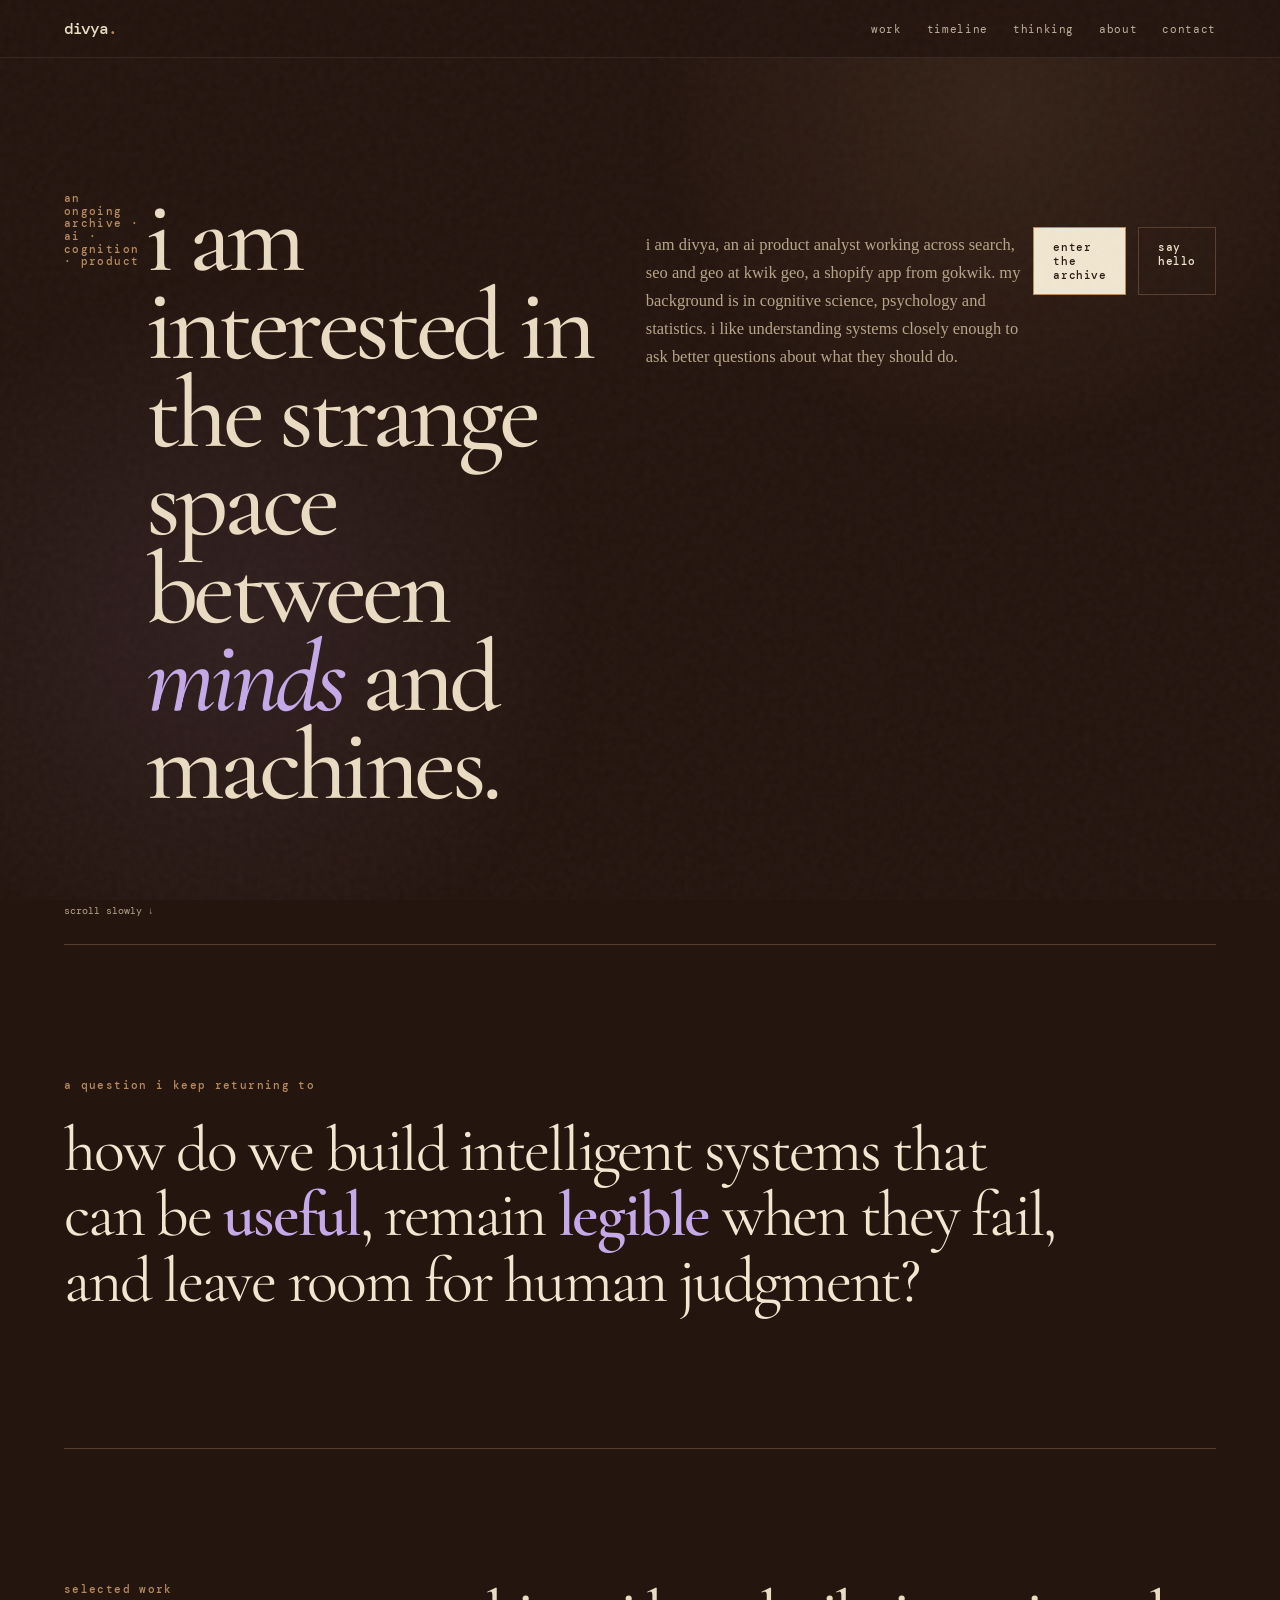
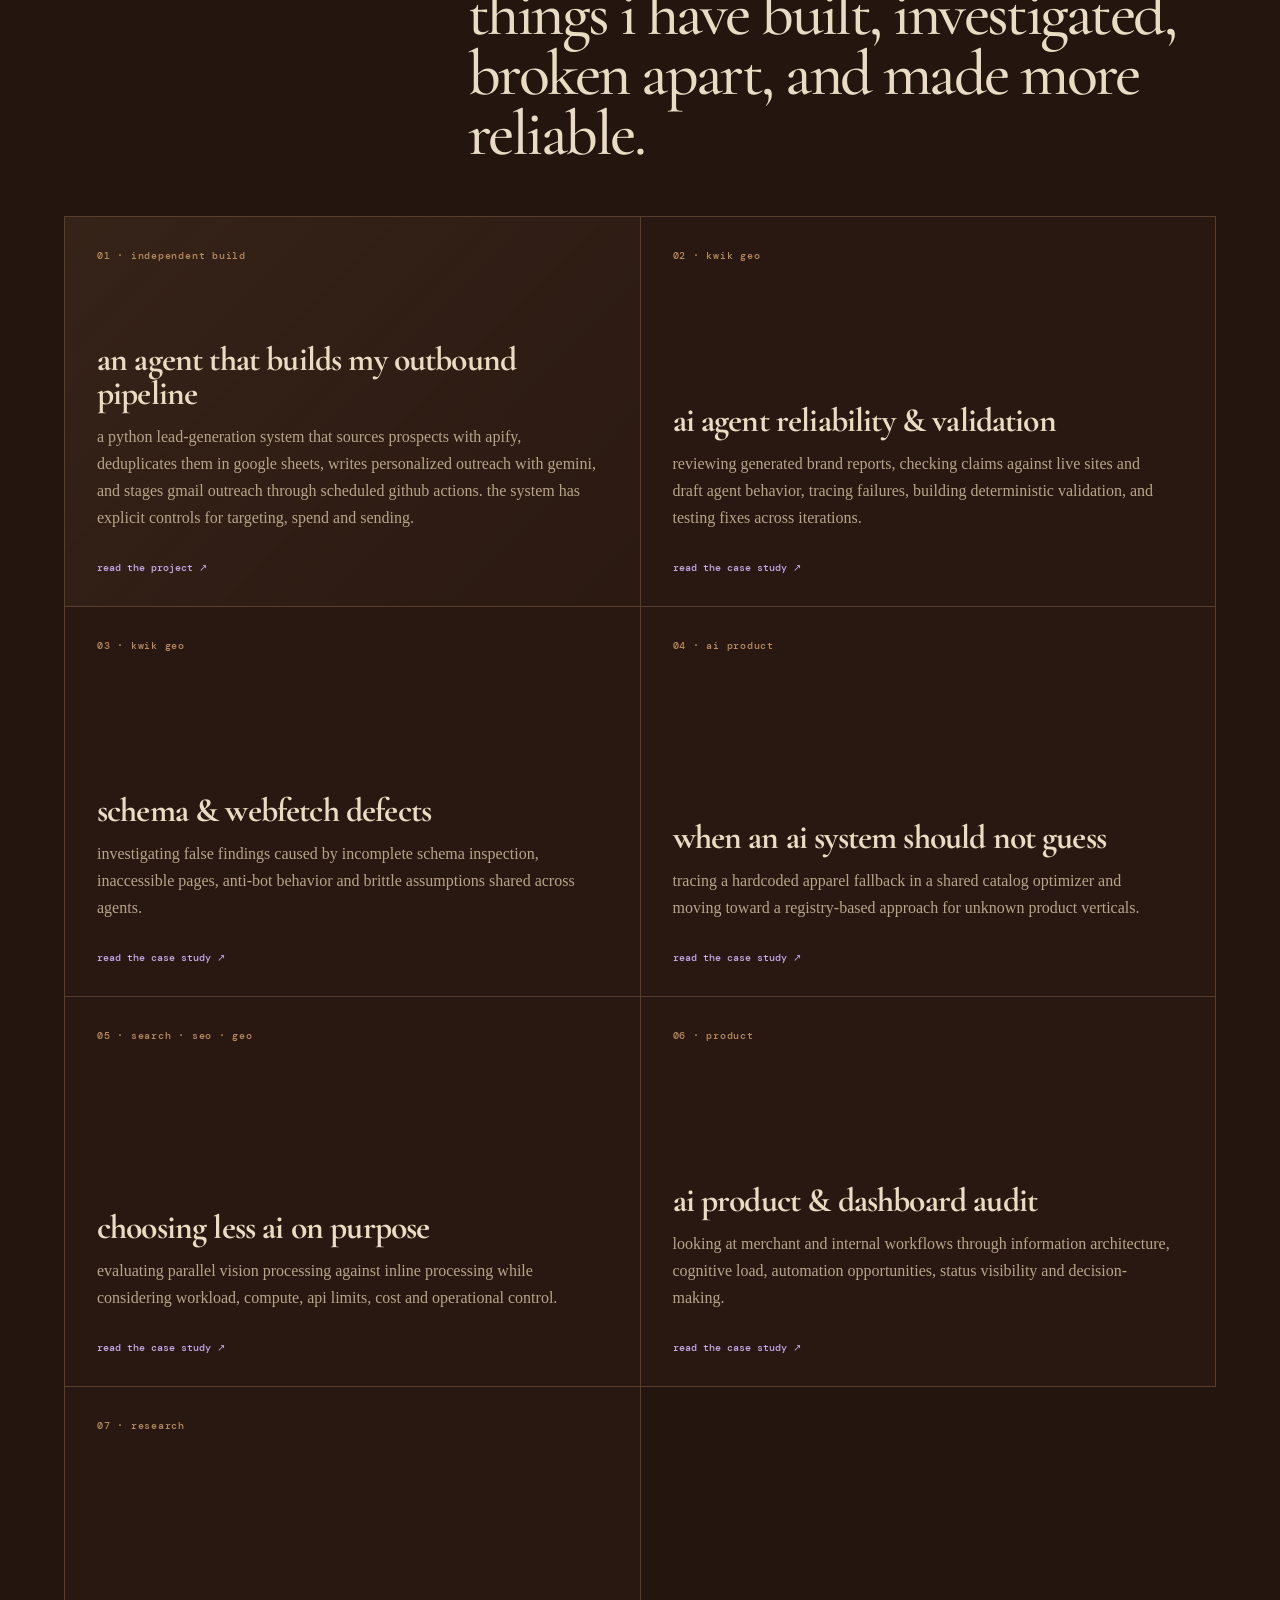
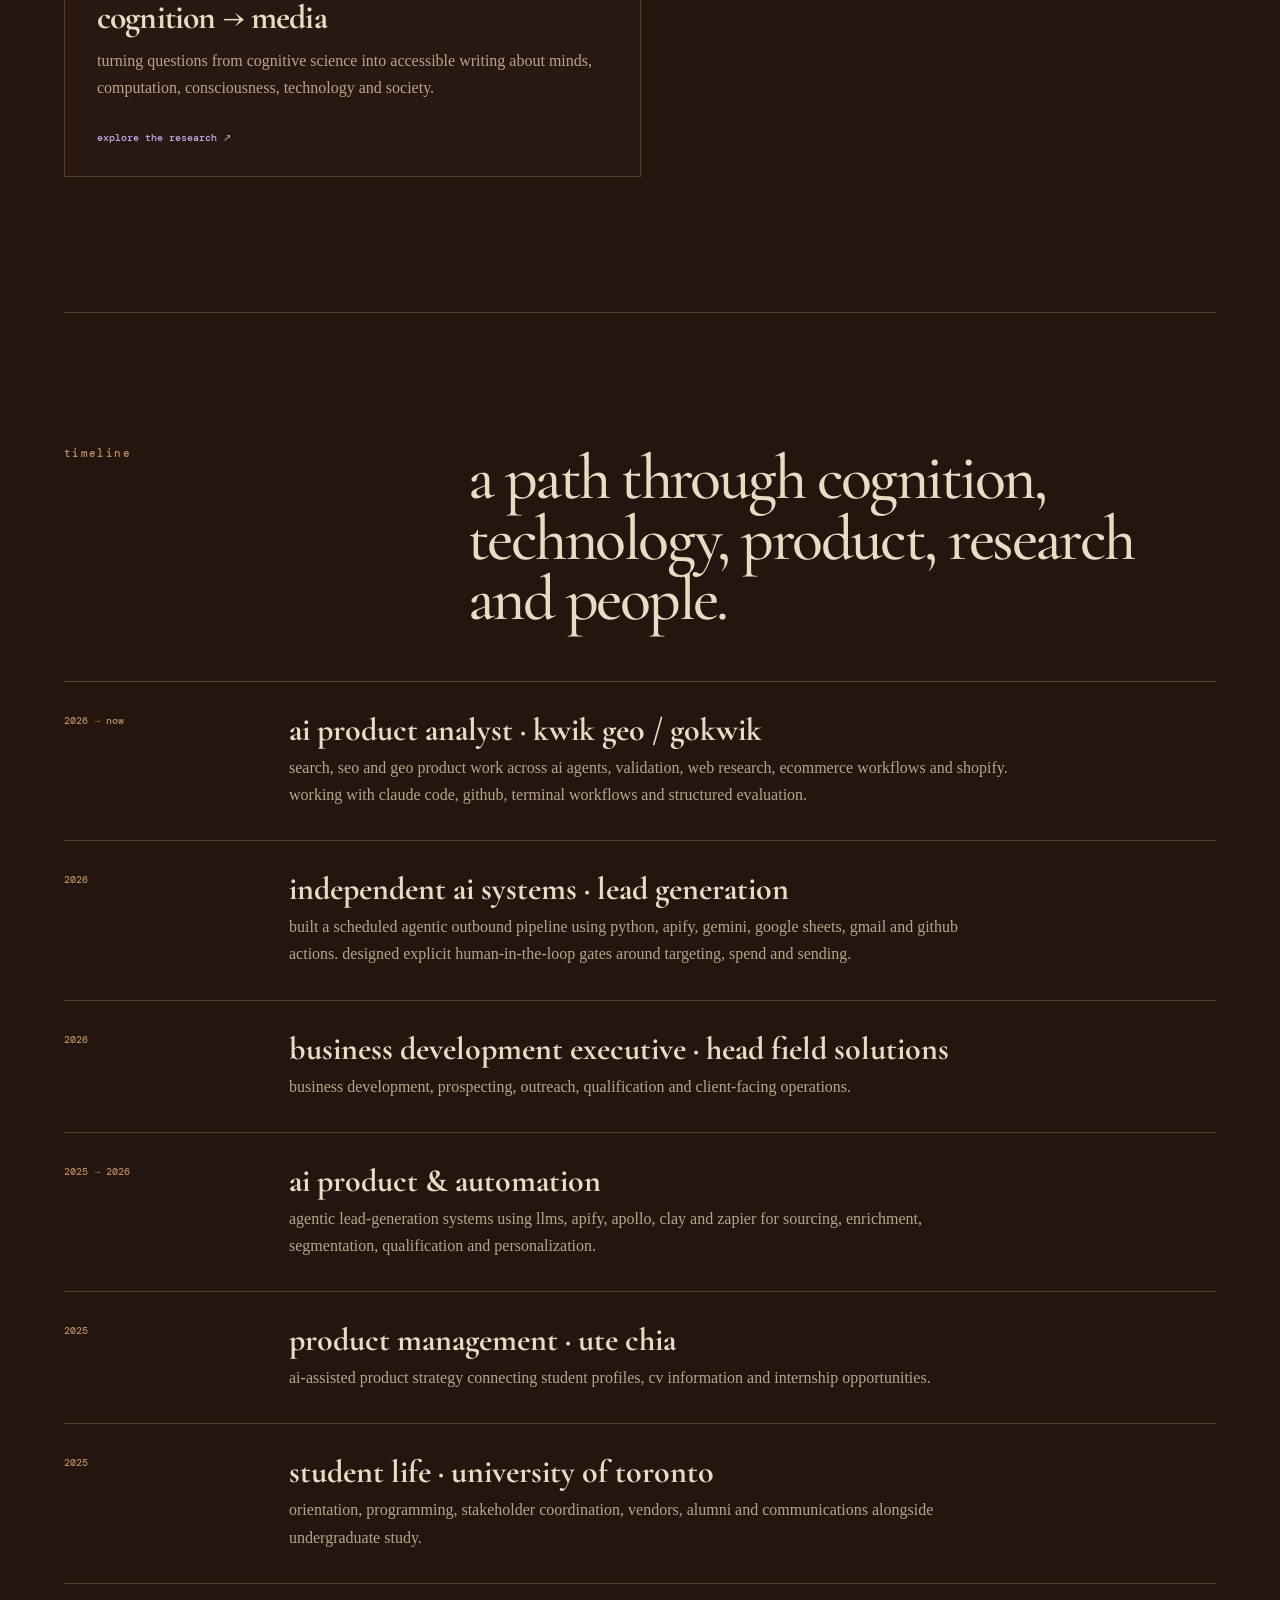
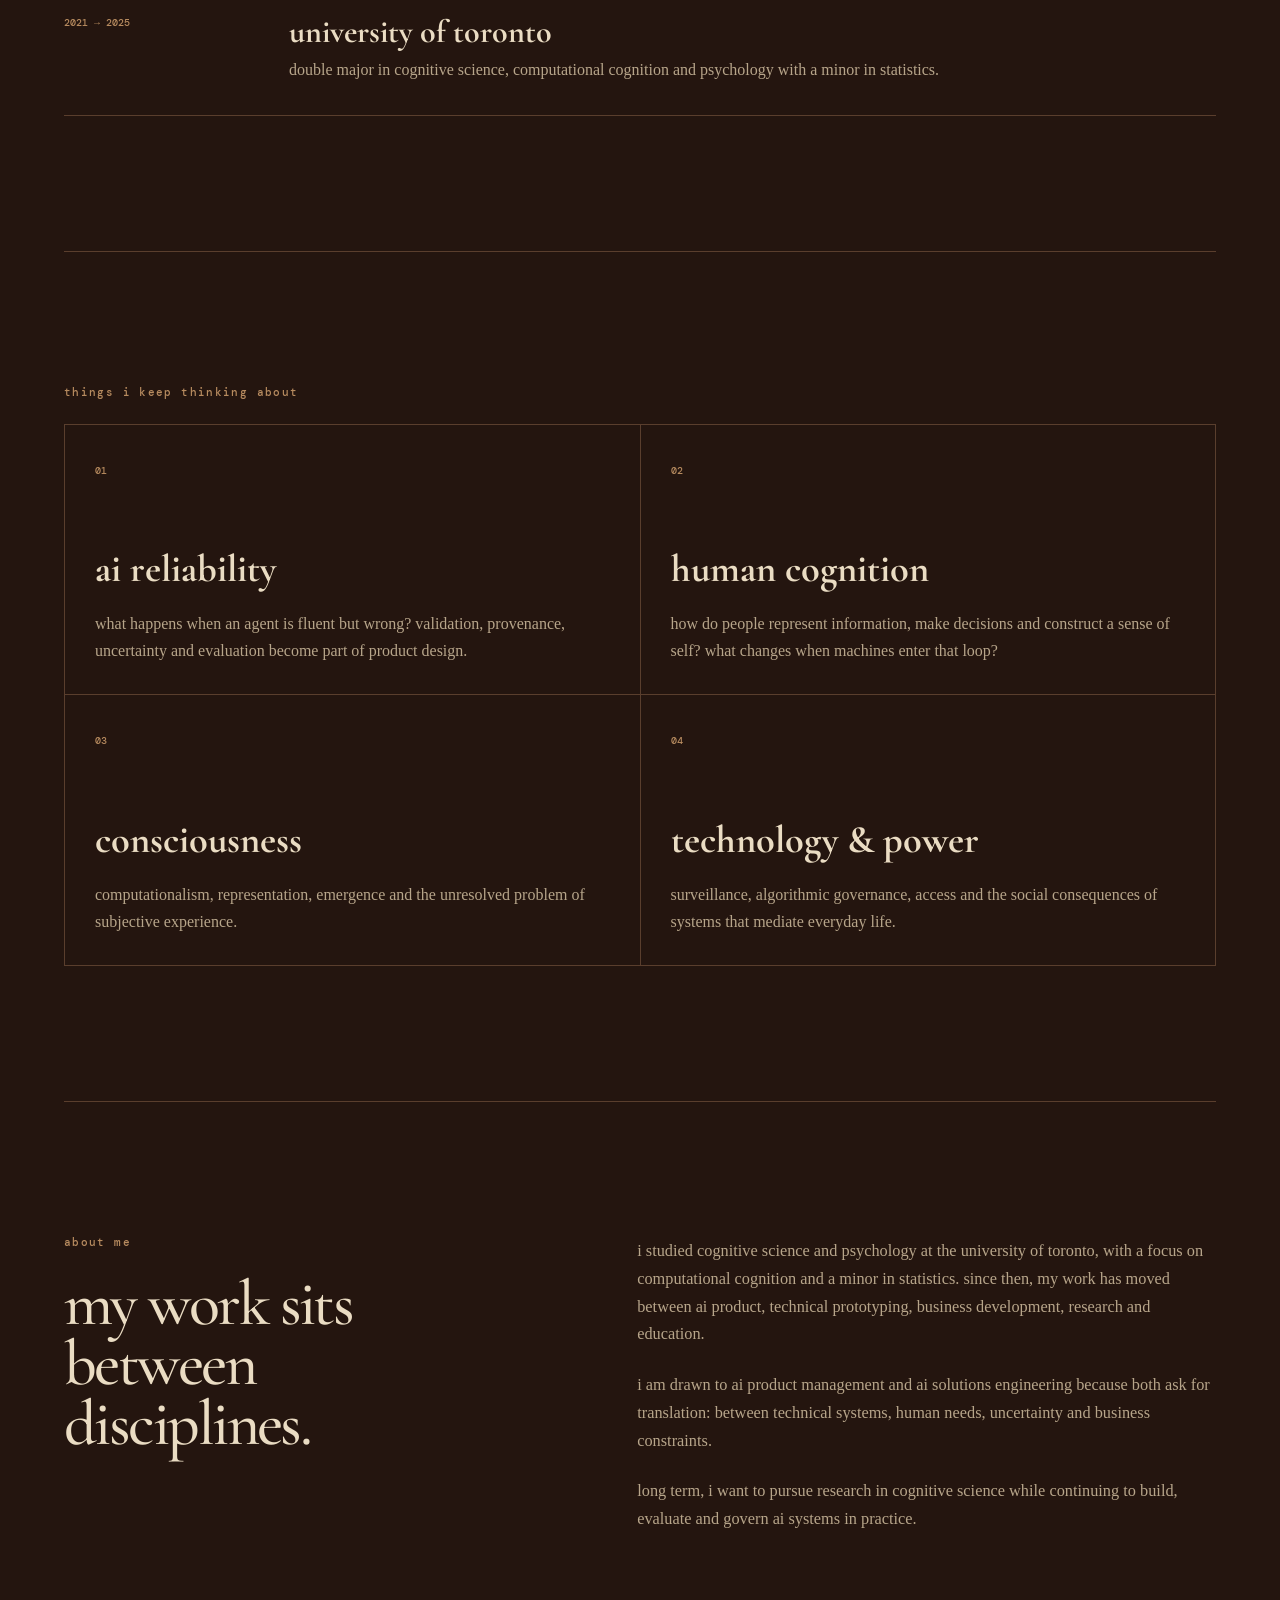
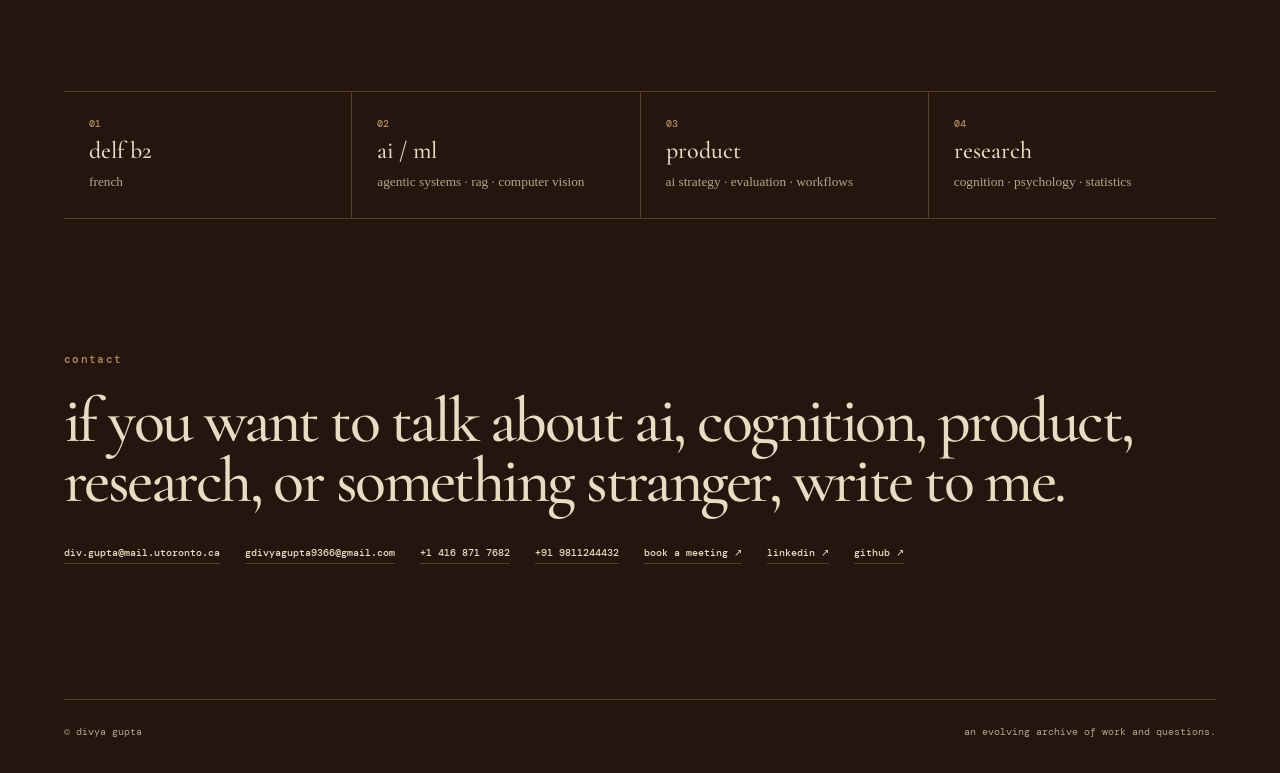
==== index.html @ b71e2e58 "feat: showcase lead generation agent" ====
<!doctype html>
<html lang="en">
<head>
<meta charset="utf-8"><meta name="viewport" content="width=device-width,initial-scale=1">
<meta name="description" content="divya gupta | ai, cognition, product, systems and research.">
<title>divya gupta | archive</title><link rel="stylesheet" href="css/style.css">
</head>
<body><div class="grain"></div>
<header class="site-header"><a class="wordmark" href="#top">divya<span>.</span></a><nav><a href="#work">work</a><a href="#timeline">timeline</a><a href="#thinking">thinking</a><a href="#about">about</a><a href="#contact">contact</a></nav></header>
<main id="top">
<section class="hero section"><p class="eyebrow">an ongoing archive · ai · cognition · product</p><h1>i am interested in the strange space between <em>minds</em> and machines.</h1><p class="hero-copy">i am divya, an ai product analyst working across search, seo and geo at kwik geo, a shopify app from gokwik. my background is in cognitive science, psychology and statistics. i like understanding systems closely enough to ask better questions about what they should do.</p><div class="hero-actions"><a class="button primary" href="#work">enter the archive</a><a class="button secondary" href="#contact">say hello</a></div><p class="scroll-note">scroll slowly ↓</p></section>
<section class="manifesto section"><p class="eyebrow">a question i keep returning to</p><blockquote>how do we build intelligent systems that can be <strong>useful</strong>, remain <strong>legible</strong> when they fail, and leave room for human judgment?</blockquote></section>
<section id="work" class="section"><div class="section-heading"><p class="eyebrow">selected work</p><h2>things i have built, investigated, broken apart, and made more reliable.</h2></div><div class="project-grid">
<a class="project-card featured" href="projects/lead-gen-agent.html"><span class="project-number">01 · independent build</span><h3>an agent that builds my outbound pipeline</h3><p>a python lead-generation system that sources prospects with apify, deduplicates them in google sheets, writes personalized outreach with gemini, and stages gmail outreach through scheduled github actions. the system has explicit controls for targeting, spend and sending.</p><span class="card-link">read the project ↗</span></a>
<a class="project-card" href="projects/agent-reliability.html"><span class="project-number">02 · kwik geo</span><h3>ai agent reliability & validation</h3><p>reviewing generated brand reports, checking claims against live sites and draft agent behavior, tracing failures, building deterministic validation, and testing fixes across iterations.</p><span class="card-link">read the case study ↗</span></a>
<a class="project-card" href="projects/webfetch-defect.html"><span class="project-number">03 · kwik geo</span><h3>schema & webfetch defects</h3><p>investigating false findings caused by incomplete schema inspection, inaccessible pages, anti-bot behavior and brittle assumptions shared across agents.</p><span class="card-link">read the case study ↗</span></a>
<a class="project-card" href="projects/catalog-classification.html"><span class="project-number">04 · ai product</span><h3>when an ai system should not guess</h3><p>tracing a hardcoded apparel fallback in a shared catalog optimizer and moving toward a registry-based approach for unknown product verticals.</p><span class="card-link">read the case study ↗</span></a>
<a class="project-card" href="projects/shopify-vision.html"><span class="project-number">05 · search · seo · geo</span><h3>choosing less ai on purpose</h3><p>evaluating parallel vision processing against inline processing while considering workload, compute, api limits, cost and operational control.</p><span class="card-link">read the case study ↗</span></a>
<a class="project-card" href="projects/dashboard-audit.html"><span class="project-number">06 · product</span><h3>ai product & dashboard audit</h3><p>looking at merchant and internal workflows through information architecture, cognitive load, automation opportunities, status visibility and decision-making.</p><span class="card-link">read the case study ↗</span></a>
<a class="project-card" href="projects/cognition-media.html"><span class="project-number">07 · research</span><h3>cognition → media</h3><p>turning questions from cognitive science into accessible writing about minds, computation, consciousness, technology and society.</p><span class="card-link">explore the research ↗</span></a>
</div></section>
<section id="timeline" class="section timeline-section"><div class="section-heading"><p class="eyebrow">timeline</p><h2>a path through cognition, technology, product, research and people.</h2></div><div class="timeline">
<article><time>2026 → now</time><div><h3>ai product analyst · kwik geo / gokwik</h3><p>search, seo and geo product work across ai agents, validation, web research, ecommerce workflows and shopify. working with claude code, github, terminal workflows and structured evaluation.</p></div></article>
<article><time>2026</time><div><h3>independent ai systems · lead generation</h3><p>built a scheduled agentic outbound pipeline using python, apify, gemini, google sheets, gmail and github actions. designed explicit human-in-the-loop gates around targeting, spend and sending.</p></div></article>
<article><time>2026</time><div><h3>business development executive · head field solutions</h3><p>business development, prospecting, outreach, qualification and client-facing operations.</p></div></article>
<article><time>2025 → 2026</time><div><h3>ai product & automation</h3><p>agentic lead-generation systems using llms, apify, apollo, clay and zapier for sourcing, enrichment, segmentation, qualification and personalization.</p></div></article>
<article><time>2025</time><div><h3>product management · ute chia</h3><p>ai-assisted product strategy connecting student profiles, cv information and internship opportunities.</p></div></article>
<article><time>2025</time><div><h3>student life · university of toronto</h3><p>orientation, programming, stakeholder coordination, vendors, alumni and communications alongside undergraduate study.</p></div></article>
<article><time>2021 → 2025</time><div><h3>university of toronto</h3><p>double major in cognitive science, computational cognition and psychology with a minor in statistics.</p></div></article>
</div></section>
<section id="thinking" class="section thinking-section"><p class="eyebrow">things i keep thinking about</p><div class="thought-grid"><div><span>01</span><h3>ai reliability</h3><p>what happens when an agent is fluent but wrong? validation, provenance, uncertainty and evaluation become part of product design.</p></div><div><span>02</span><h3>human cognition</h3><p>how do people represent information, make decisions and construct a sense of self? what changes when machines enter that loop?</p></div><div><span>03</span><h3>consciousness</h3><p>computationalism, representation, emergence and the unresolved problem of subjective experience.</p></div><div><span>04</span><h3>technology & power</h3><p>surveillance, algorithmic governance, access and the social consequences of systems that mediate everyday life.</p></div></div></section>
<section id="about" class="section about-section"><div><p class="eyebrow">about me</p><h2>my work sits between disciplines.</h2></div><div class="body-copy"><p>i studied cognitive science and psychology at the university of toronto, with a focus on computational cognition and a minor in statistics. since then, my work has moved between ai product, technical prototyping, business development, research and education.</p><p>i am drawn to ai product management and ai solutions engineering because both ask for translation: between technical systems, human needs, uncertainty and business constraints.</p><p>long term, i want to pursue research in cognitive science while continuing to build, evaluate and govern ai systems in practice.</p></div></section>
<section class="section credentials"><div class="credential"><span>01</span><strong>delf b2</strong><small>french</small></div><div class="credential"><span>02</span><strong>ai / ml</strong><small>agentic systems · rag · computer vision</small></div><div class="credential"><span>03</span><strong>product</strong><small>ai strategy · evaluation · workflows</small></div><div class="credential"><span>04</span><strong>research</strong><small>cognition · psychology · statistics</small></div></section>
<section id="contact" class="section contact"><p class="eyebrow">contact</p><h2>if you want to talk about ai, cognition, product, research, or something stranger, write to me.</h2><div class="contact-links"><a href="mailto:div.gupta@mail.utoronto.ca">div.gupta@mail.utoronto.ca</a><a href="mailto:gdivyagupta9366@gmail.com">gdivyagupta9366@gmail.com</a><a href="tel:+14168717682">+1 416 871 7682</a><a href="tel:+919811244432">+91 9811244432</a><a href="https://calendar.app.google/YjnXyMBLGaUSEt1M9" target="_blank">book a meeting ↗</a><a href="https://www.linkedin.com/in/dgdivyagupta/" target="_blank">linkedin ↗</a><a href="https://github.com/gdivyagupta/" target="_blank">github ↗</a></div></section>
</main><footer class="site-footer"><span>© <span id="year"></span> divya gupta</span><span>an evolving archive of work and questions.</span></footer><script src="js/main.js"></script></body></html>
---- css/style.css ----
@import url('https://fonts.googleapis.com/css2?family=Cormorant+Garamond:wght@400;500;600;700&family=DM+Mono:wght@400;500&display=swap');
:root{--bg:#24150f;--bg2:#2d1b13;--ink:#eadcc3;--muted:#b7a58a;--line:#5a3e2d;--panel:#321e15;--cream:#f1e6d0;--accent:#b78b5f;--accent2:#c5a9e8;--max:1180px}*{box-sizing:border-box}html{scroll-behavior:smooth}body{margin:0;background:var(--bg);color:var(--ink);font-family:Georgia,'Times New Roman',serif;line-height:1.7}body:before{content:'';position:fixed;inset:0;pointer-events:none;background:radial-gradient(circle at 78% 12%,rgba(183,139,95,.12),transparent 28%),radial-gradient(circle at 18% 70%,rgba(197,169,232,.08),transparent 30%);z-index:-2}.grain{position:fixed;inset:0;pointer-events:none;opacity:.05;background-image:url("data:image/svg+xml,%3Csvg viewBox='0 0 180 180' xmlns='http://www.w3.org/2000/svg'%3E%3Cfilter id='n'%3E%3CfeTurbulence type='fractalNoise' baseFrequency='.75' numOctaves='4' stitchTiles='stitch'/%3E%3C/filter%3E%3Crect width='100%25' height='100%25' filter='url(%23n)' opacity='.7'/%3E%3C/svg%3E");z-index:20}.site-header{position:sticky;top:0;z-index:15;display:flex;justify-content:space-between;align-items:center;padding:18px 5vw;background:rgba(36,21,15,.88);backdrop-filter:blur(12px);border-bottom:1px solid rgba(234,220,195,.09)}a{color:inherit;text-decoration:none}.wordmark{font:500 1rem 'DM Mono',monospace;letter-spacing:-.08em}.wordmark span{color:var(--accent)}nav{display:flex;gap:25px;font:400 .68rem 'DM Mono',monospace;letter-spacing:.06em}nav a{opacity:.78;transition:.2s}nav a:hover{opacity:1;color:var(--accent)}.section{width:min(var(--max),90vw);margin:auto;padding:135px 0}.hero{min-height:92vh;display:flex;justify-content:center;align-items:flex-start;position:relative}.hero-symbol{position:absolute;right:3%;top:17%;font:400 15rem/1 'Cormorant Garamond',Georgia,serif;color:rgba(183,139,95,.1);animation:float 7s ease-in-out infinite}@keyframes float{50%{transform:translateY(-15px) rotate(4deg)}}.eyebrow{margin:0 0 24px;font:500 .66rem/1.2 'DM Mono',monospace;letter-spacing:.13em;color:var(--accent)}h1,h2,h3,blockquote{font-family:'Cormorant Garamond',Georgia,serif}h1{max-width:980px;margin:0;font-size:clamp(4rem,8vw,8rem);font-weight:500;line-height:.86;letter-spacing:-.045em}h1 em{color:var(--accent2);font-style:italic}.hero-copy{max-width:680px;margin:38px 0 0;color:var(--muted);font-size:1.03rem}.hero-actions{display:flex;gap:12px;margin-top:34px}.button{padding:12px 19px;border:1px solid var(--line);font:500 .68rem 'DM Mono',monospace;letter-spacing:.05em;transition:.25s}.button.primary{border-color:var(--accent);background:var(--cream);color:#2b1a12}.button.secondary{background:transparent;color:var(--cream)}.button:hover{transform:translateY(-3px);background:var(--accent);color:#21130d;border-color:var(--accent)}.scroll-note{position:absolute;bottom:18px;left:0;font:400 .6rem 'DM Mono',monospace;color:var(--muted)}.manifesto{border-top:1px solid var(--line);border-bottom:1px solid var(--line)}blockquote{margin:0;max-width:1000px;font-size:clamp(2.2rem,5vw,5rem);line-height:1.02;letter-spacing:-.035em;color:var(--cream)}blockquote strong{color:var(--accent2);font-weight:600}.section-heading{display:grid;grid-template-columns:1fr 2fr;gap:30px;margin-bottom:52px}h2{margin:0;font-size:clamp(2.8rem,5vw,5.4rem);line-height:.94;font-weight:500;letter-spacing:-.04em}.project-grid{display:grid;grid-template-columns:repeat(2,1fr);border-top:1px solid var(--line);border-left:1px solid var(--line)}.project-card{min-height:390px;padding:32px;border-right:1px solid var(--line);border-bottom:1px solid var(--line);display:flex;flex-direction:column;background:rgba(50,30,21,.45);transition:.3s}.project-card:hover{background:rgba(90,62,45,.42);transform:translateY(-4px)}.project-card.featured{background:linear-gradient(135deg,rgba(183,139,95,.12),rgba(50,30,21,.5))}.project-number{font:500 .6rem 'DM Mono',monospace;color:var(--accent);letter-spacing:.08em}.project-card h3{margin:auto 0 12px;font-size:2.1rem;line-height:1;letter-spacing:-.025em}.project-card p{margin:0 0 30px;color:var(--muted);max-width:500px}.card-link{font:500 .63rem 'DM Mono',monospace;color:var(--accent2)}.timeline-section{border-top:1px solid var(--line)}.timeline{border-top:1px solid var(--line)}.timeline article{display:grid;grid-template-columns:180px 1fr;gap:45px;padding:32px 0;border-bottom:1px solid var(--line)}.timeline time{font:500 .62rem 'DM Mono',monospace;color:var(--accent)}.timeline h3{margin:0 0 8px;font-size:2rem;line-height:1}.timeline p{margin:0;color:var(--muted);max-width:720px}.thinking-section{border-top:1px solid var(--line)}.thought-grid{display:grid;grid-template-columns:repeat(2,1fr);gap:1px;background:var(--line);border:1px solid var(--line)}.thought-grid>div{padding:30px;background:var(--bg);min-height:260px}.thought-grid span{font:500 .62rem 'DM Mono',monospace;color:var(--accent)}.thought-grid h3{font-size:2.4rem;margin:55px 0 8px}.thought-grid p{color:var(--muted);margin:0}.about-section{border-top:1px solid var(--line);display:grid;grid-template-columns:1fr 1.3fr;gap:10vw}.body-copy{color:var(--muted);font-size:1.02rem}.body-copy p{margin:0 0 23px}.credentials{display:grid;grid-template-columns:repeat(4,1fr);border-top:1px solid var(--line);gap:1px;background:var(--line);padding:0}.credential{padding:25px;background:var(--bg);display:flex;flex-direction:column;gap:6px}.credential span{font:500 .62rem 'DM Mono',monospace;color:var(--accent)}.credential strong{font:500 1.5rem 'Cormorant Garamond',serif}.credential small{color:var(--muted)}.contact{border-top:1px solid var(--line)}.contact>p:not(.eyebrow){color:var(--muted)}.contact-links{display:flex;flex-wrap:wrap;gap:12px 25px;margin-top:35px;font:500 .64rem 'DM Mono',monospace}.contact-links a{border-bottom:1px solid var(--line);padding-bottom:4px}.contact-links a:hover{color:var(--cream);border-color:var(--accent)}.site-footer{width:90vw;max-width:var(--max);margin:auto;padding:25px 0 35px;border-top:1px solid var(--line);display:flex;justify-content:space-between;gap:20px;font:.6rem 'DM Mono',monospace;color:var(--muted)}@media(max-width:760px){.site-header{padding:16px 5vw}nav{gap:12px}nav a:nth-child(2),nav a:nth-child(3){display:none}.section{padding:90px 0}.hero{min-height:88vh}.hero-symbol{font-size:9rem;top:15%;right:0}h1{font-size:clamp(3.5rem,16vw,6rem)}.section-heading,.about-section{grid-template-columns:1fr;gap:25px}.project-grid,.thought-grid{grid-template-columns:1fr}.project-card{min-height:330px}.timeline article{grid-template-columns:1fr;gap:10px}.credentials{grid-template-columns:repeat(2,1fr)}.site-footer{flex-direction:column}}
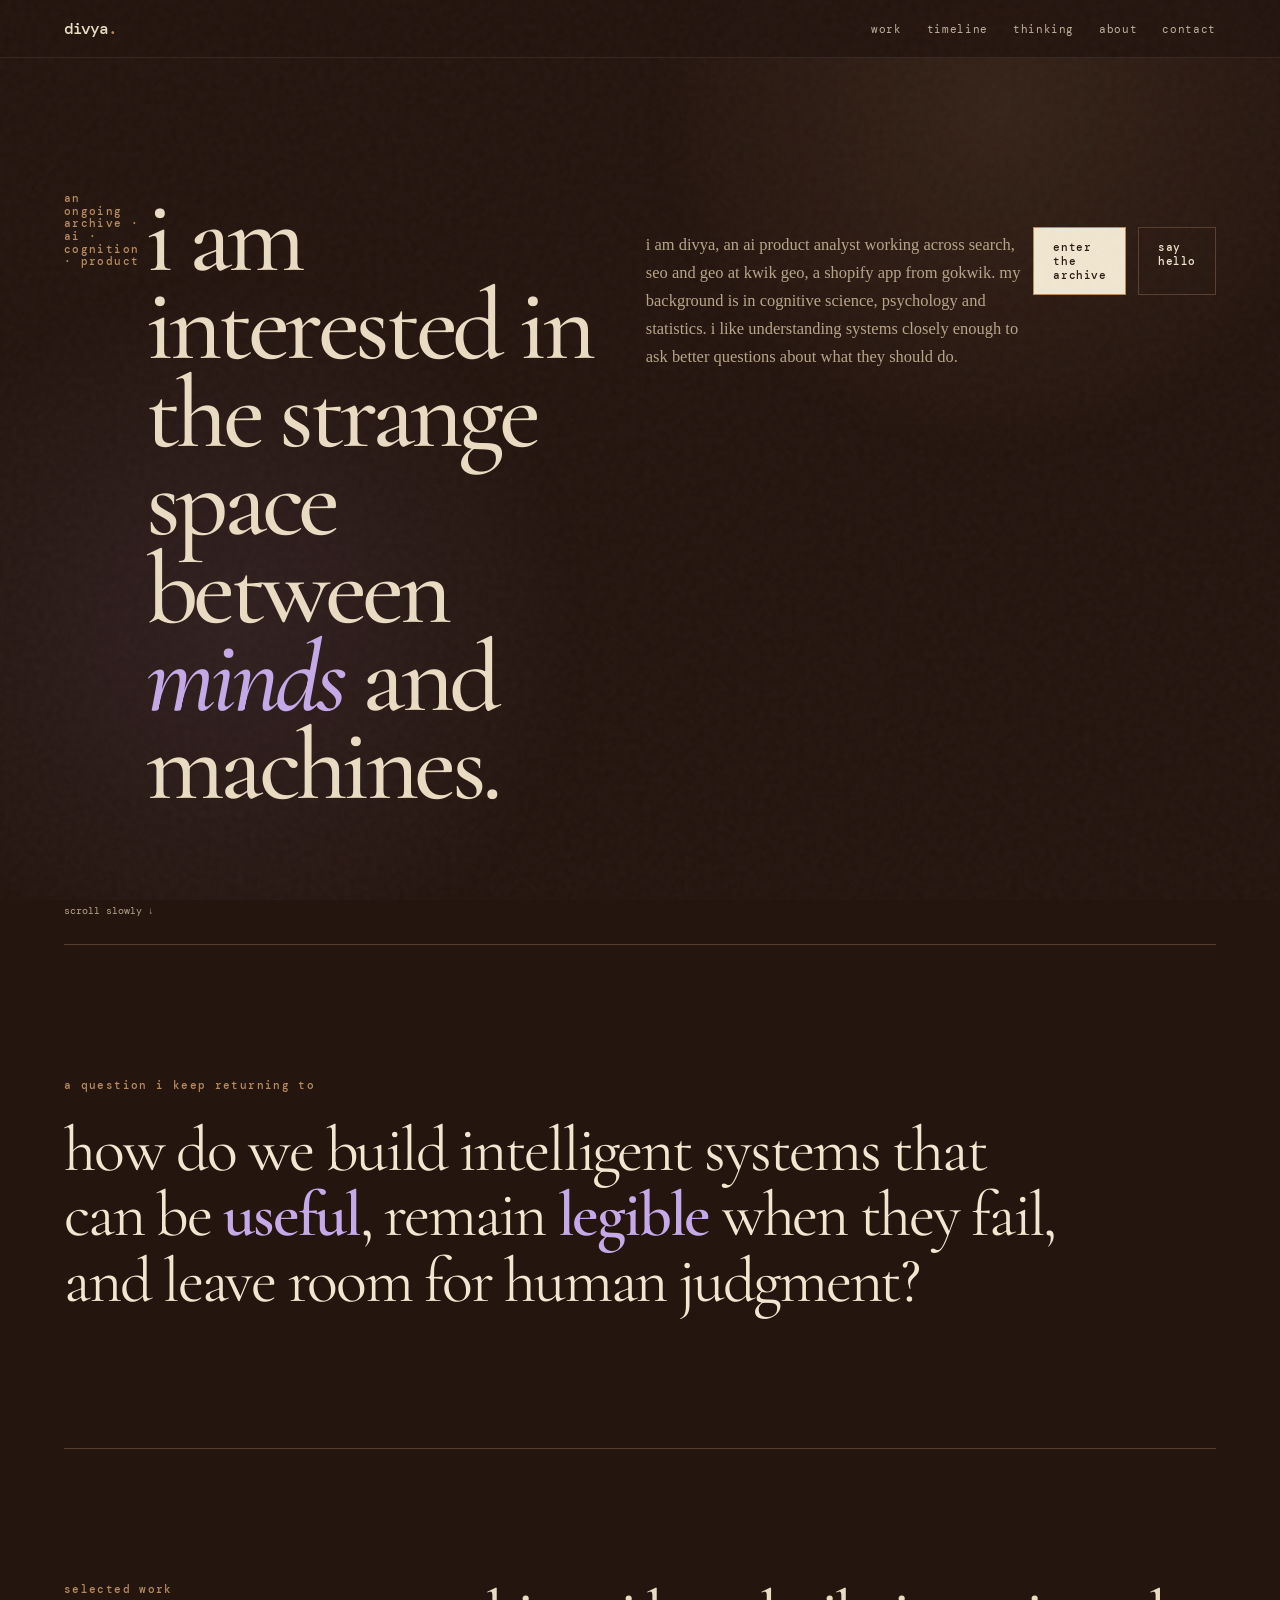
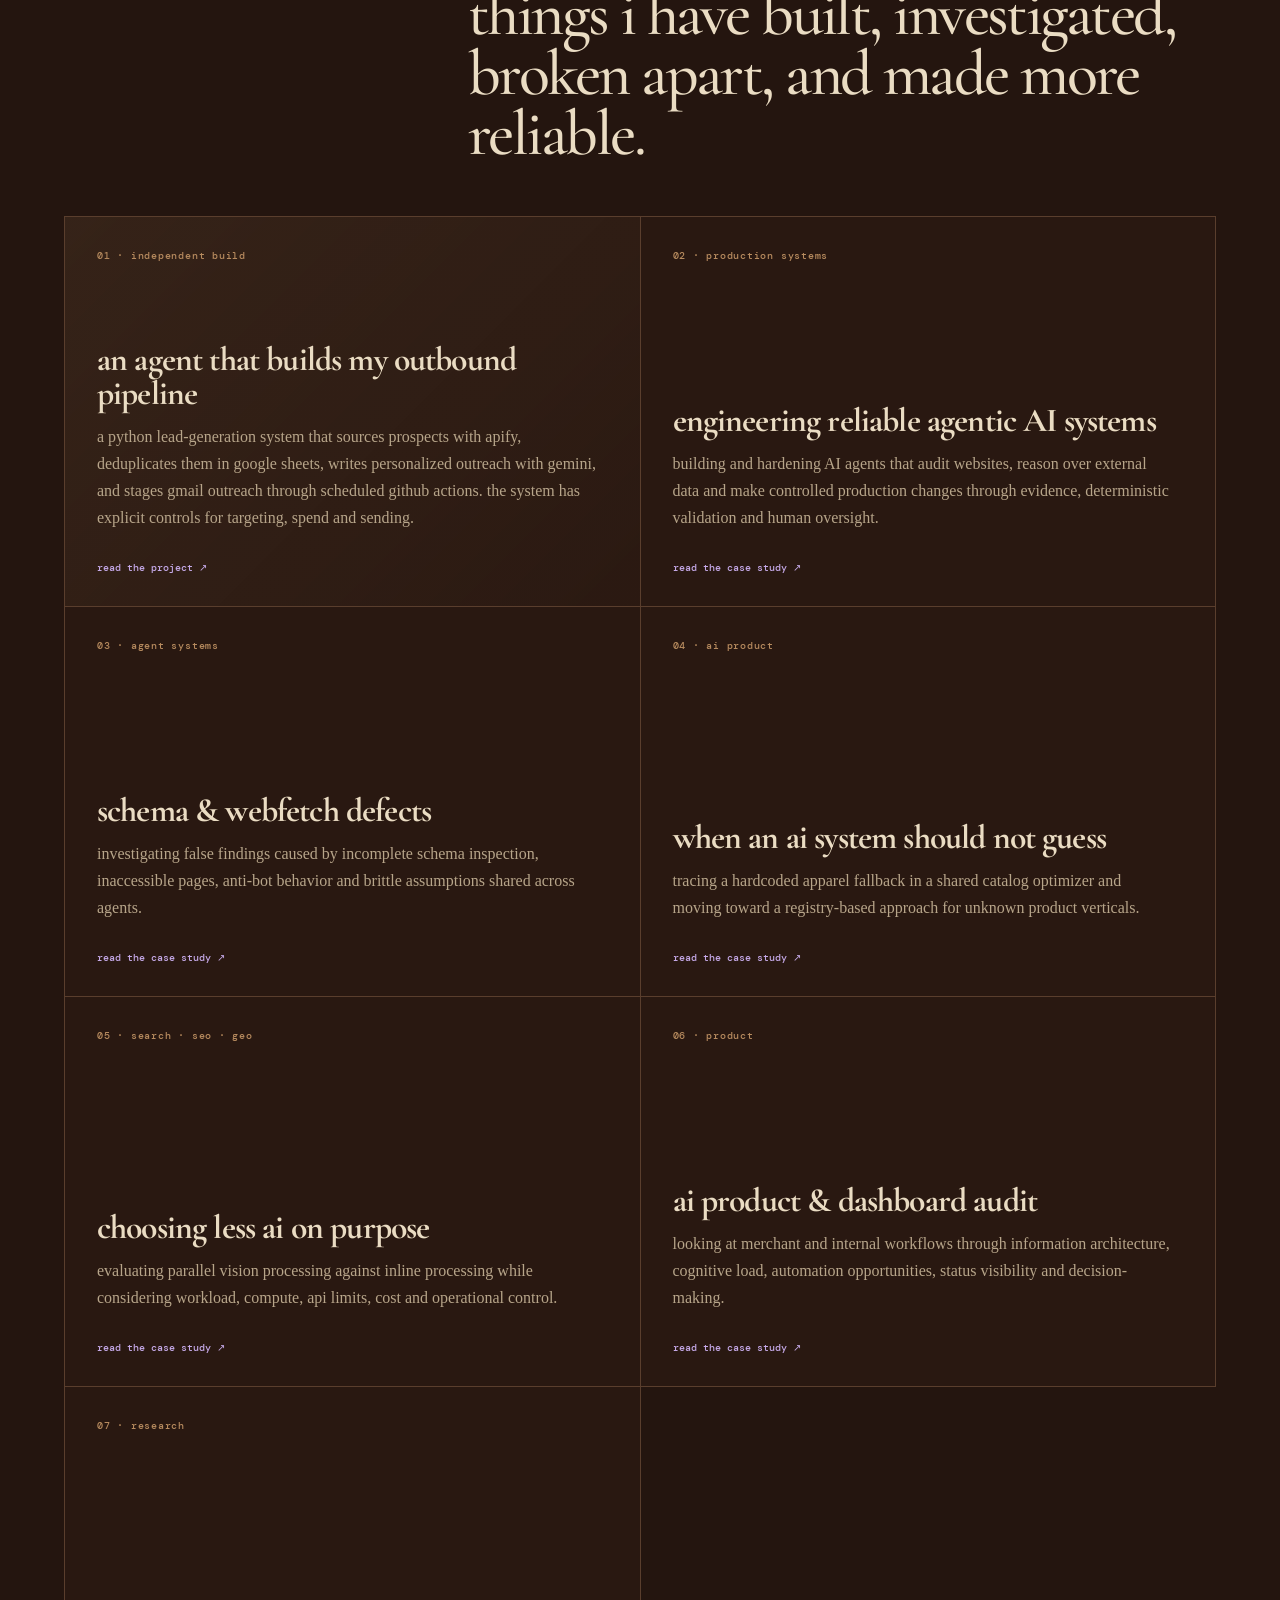
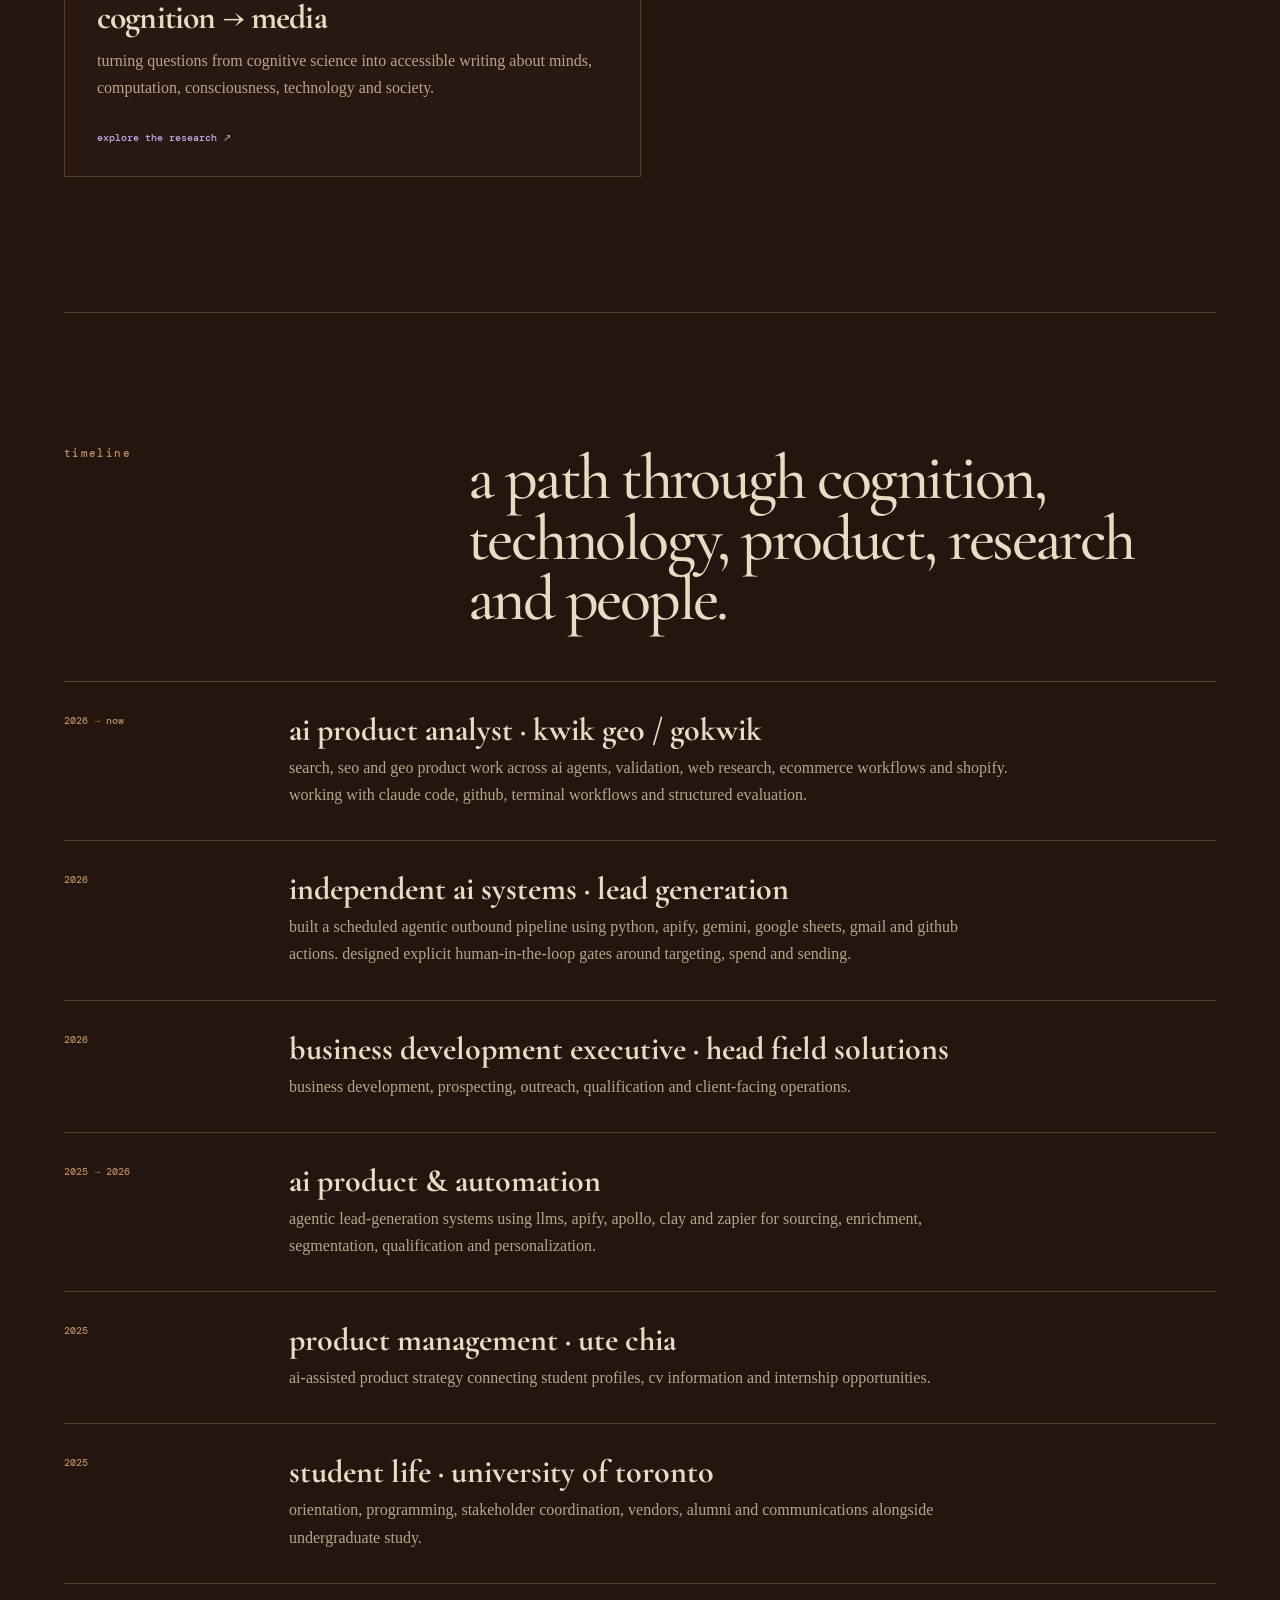
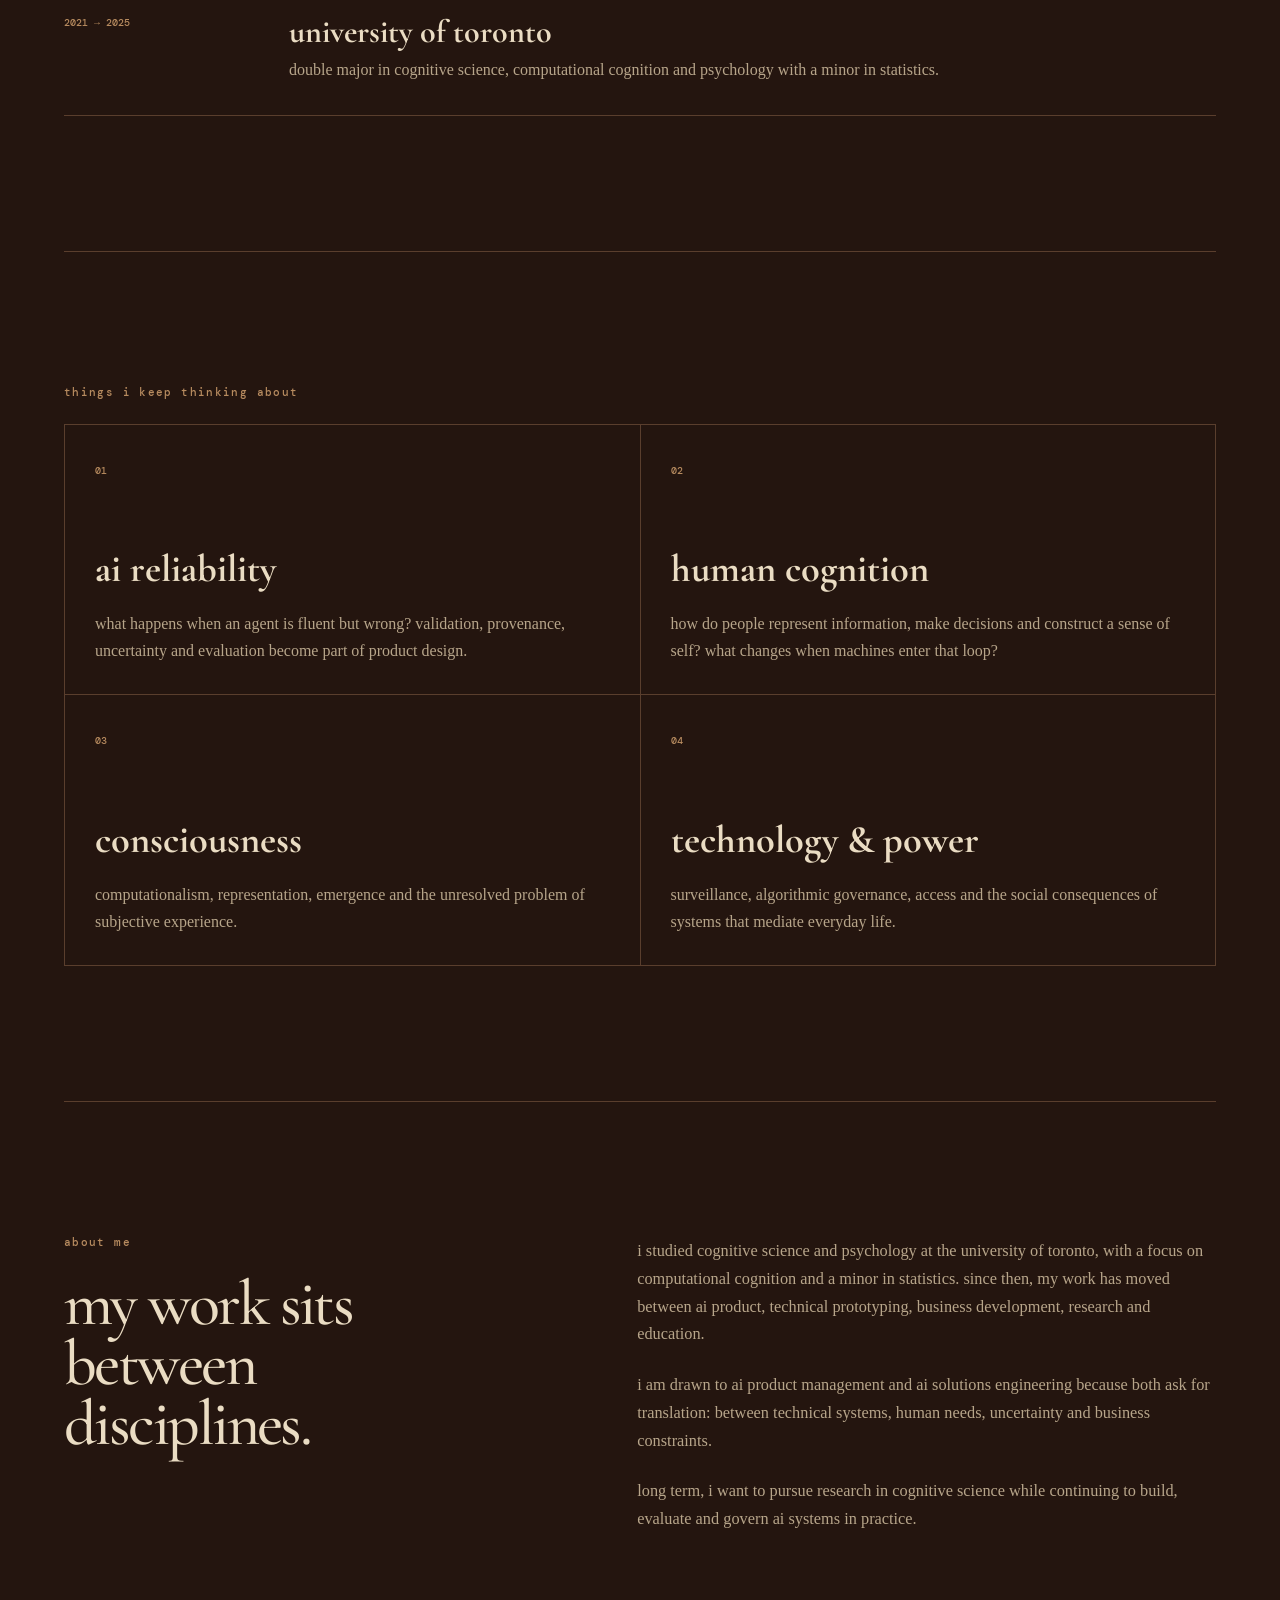
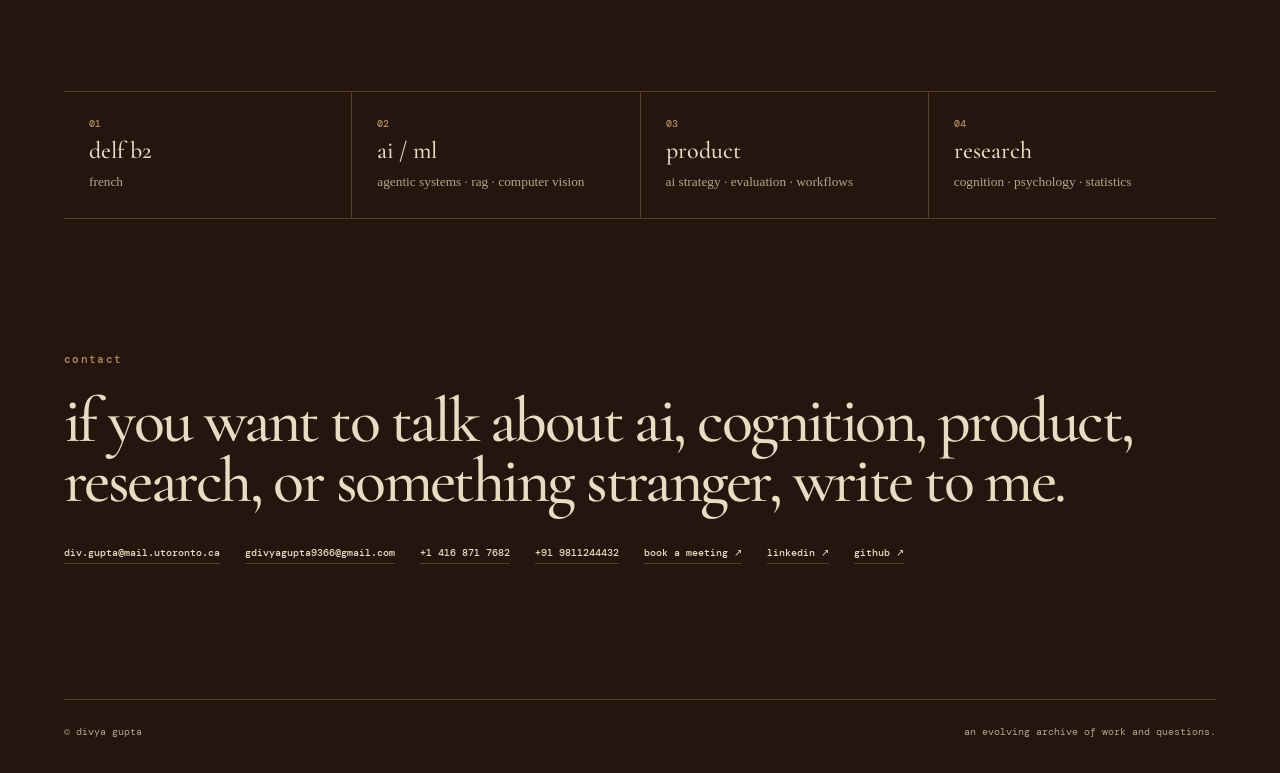
==== commit b8fbd6f6: "Update portfolio project card for anonymized agent case study" ====
--- a/index.html
+++ b/index.html
@@ -12,8 +12,8 @@
 <section class="manifesto section"><p class="eyebrow">a question i keep returning to</p><blockquote>how do we build intelligent systems that can be <strong>useful</strong>, remain <strong>legible</strong> when they fail, and leave room for human judgment?</blockquote></section>
 <section id="work" class="section"><div class="section-heading"><p class="eyebrow">selected work</p><h2>things i have built, investigated, broken apart, and made more reliable.</h2></div><div class="project-grid">
 <a class="project-card featured" href="projects/lead-gen-agent.html"><span class="project-number">01 · independent build</span><h3>an agent that builds my outbound pipeline</h3><p>a python lead-generation system that sources prospects with apify, deduplicates them in google sheets, writes personalized outreach with gemini, and stages gmail outreach through scheduled github actions. the system has explicit controls for targeting, spend and sending.</p><span class="card-link">read the project ↗</span></a>
-<a class="project-card" href="projects/agent-reliability.html"><span class="project-number">02 · kwik geo</span><h3>ai agent reliability & validation</h3><p>reviewing generated brand reports, checking claims against live sites and draft agent behavior, tracing failures, building deterministic validation, and testing fixes across iterations.</p><span class="card-link">read the case study ↗</span></a>
-<a class="project-card" href="projects/webfetch-defect.html"><span class="project-number">03 · kwik geo</span><h3>schema & webfetch defects</h3><p>investigating false findings caused by incomplete schema inspection, inaccessible pages, anti-bot behavior and brittle assumptions shared across agents.</p><span class="card-link">read the case study ↗</span></a>
+<a class="project-card" href="projects/agent-reliability.html"><span class="project-number">02 · production systems</span><h3>engineering reliable agentic AI systems</h3><p>building and hardening AI agents that audit websites, reason over external data and make controlled production changes through evidence, deterministic validation and human oversight.</p><span class="card-link">read the case study ↗</span></a>
+<a class="project-card" href="projects/webfetch-defect.html"><span class="project-number">03 · agent systems</span><h3>schema & webfetch defects</h3><p>investigating false findings caused by incomplete schema inspection, inaccessible pages, anti-bot behavior and brittle assumptions shared across agents.</p><span class="card-link">read the case study ↗</span></a>
 <a class="project-card" href="projects/catalog-classification.html"><span class="project-number">04 · ai product</span><h3>when an ai system should not guess</h3><p>tracing a hardcoded apparel fallback in a shared catalog optimizer and moving toward a registry-based approach for unknown product verticals.</p><span class="card-link">read the case study ↗</span></a>
 <a class="project-card" href="projects/shopify-vision.html"><span class="project-number">05 · search · seo · geo</span><h3>choosing less ai on purpose</h3><p>evaluating parallel vision processing against inline processing while considering workload, compute, api limits, cost and operational control.</p><span class="card-link">read the case study ↗</span></a>
 <a class="project-card" href="projects/dashboard-audit.html"><span class="project-number">06 · product</span><h3>ai product & dashboard audit</h3><p>looking at merchant and internal workflows through information architecture, cognitive load, automation opportunities, status visibility and decision-making.</p><span class="card-link">read the case study ↗</span></a>
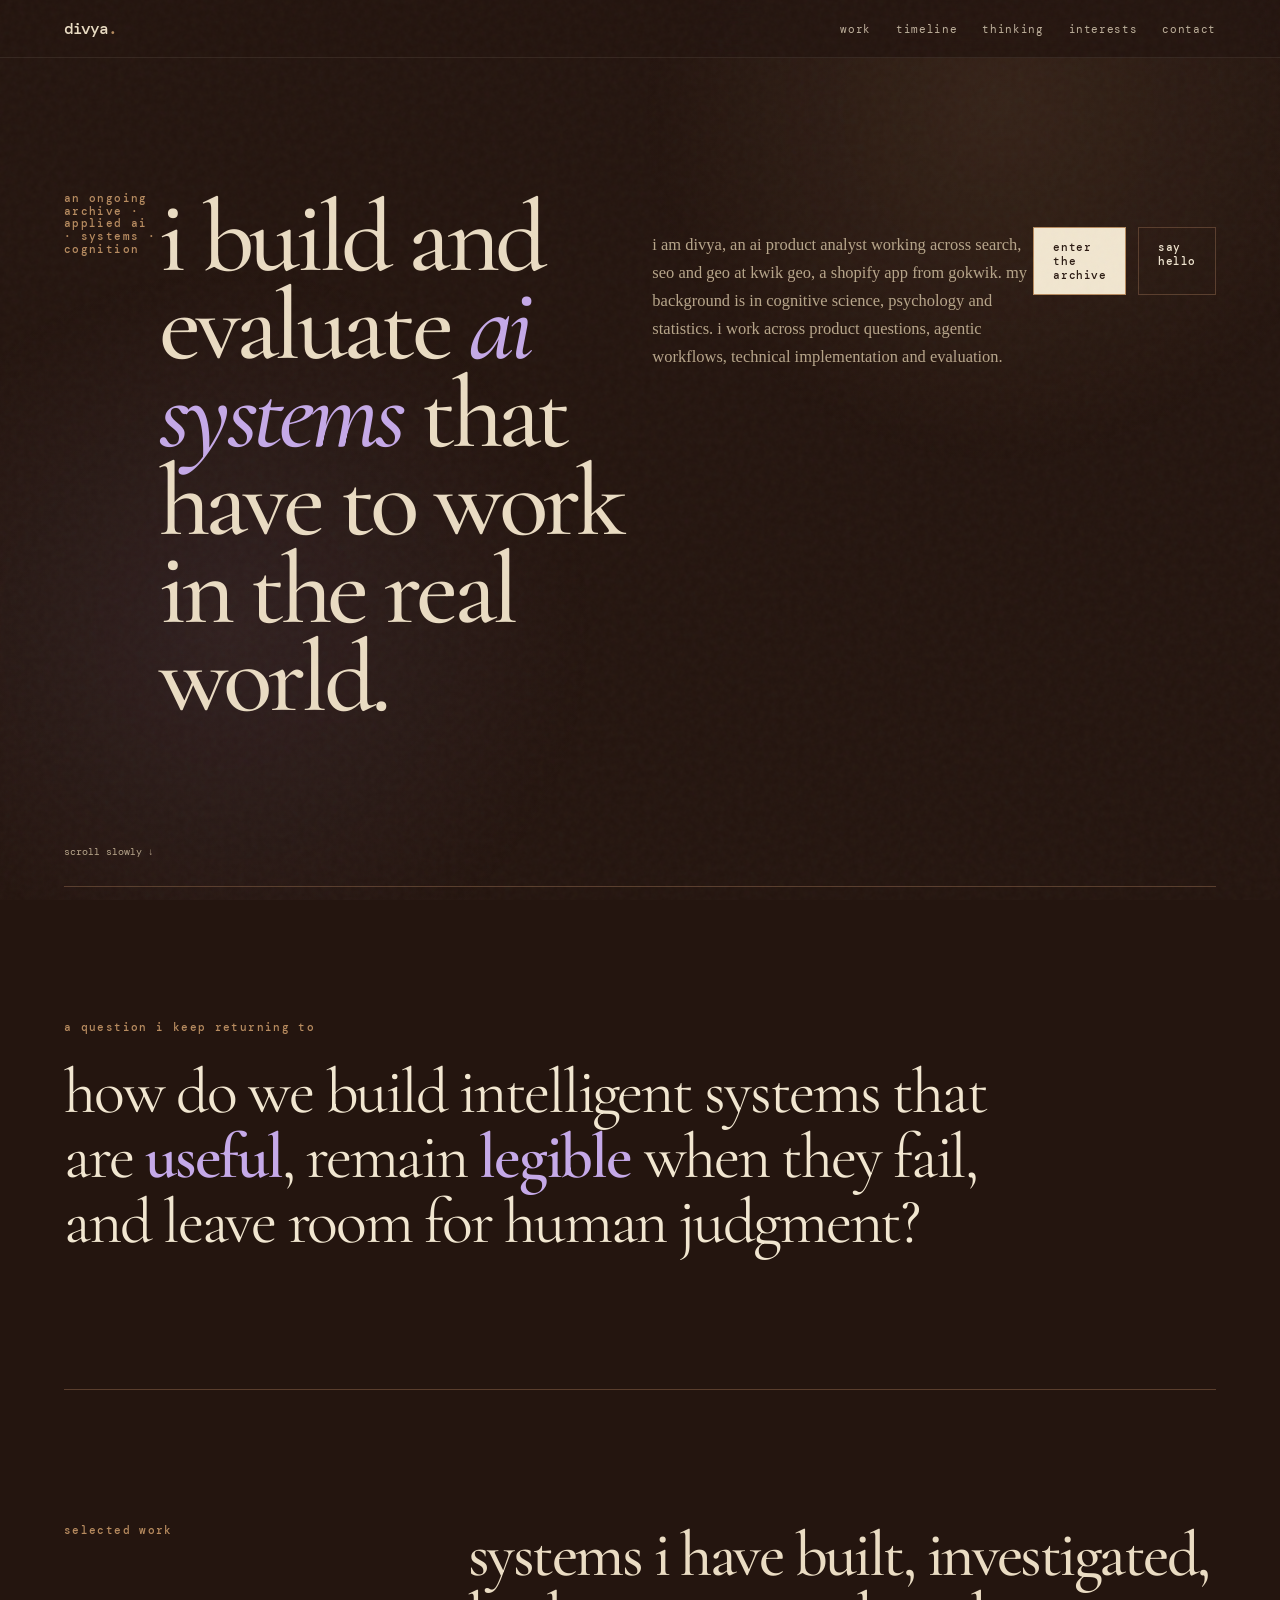
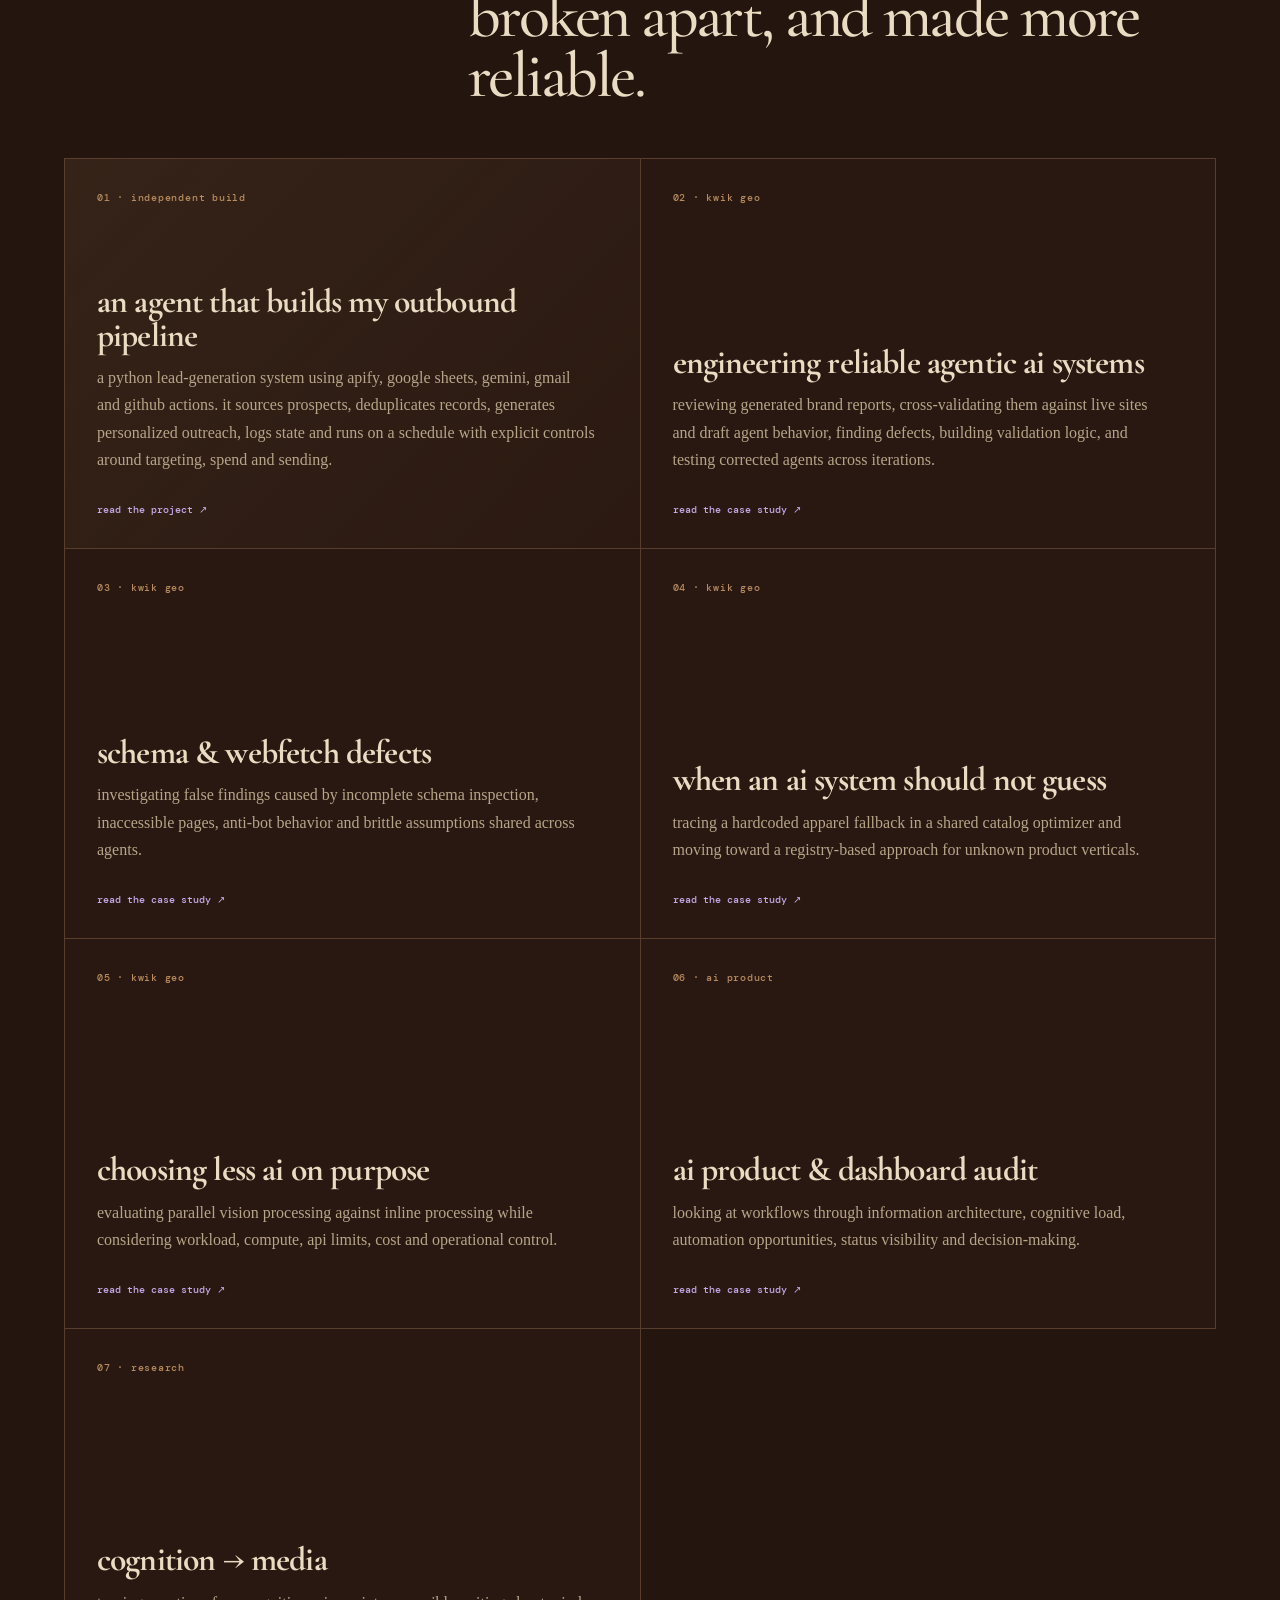
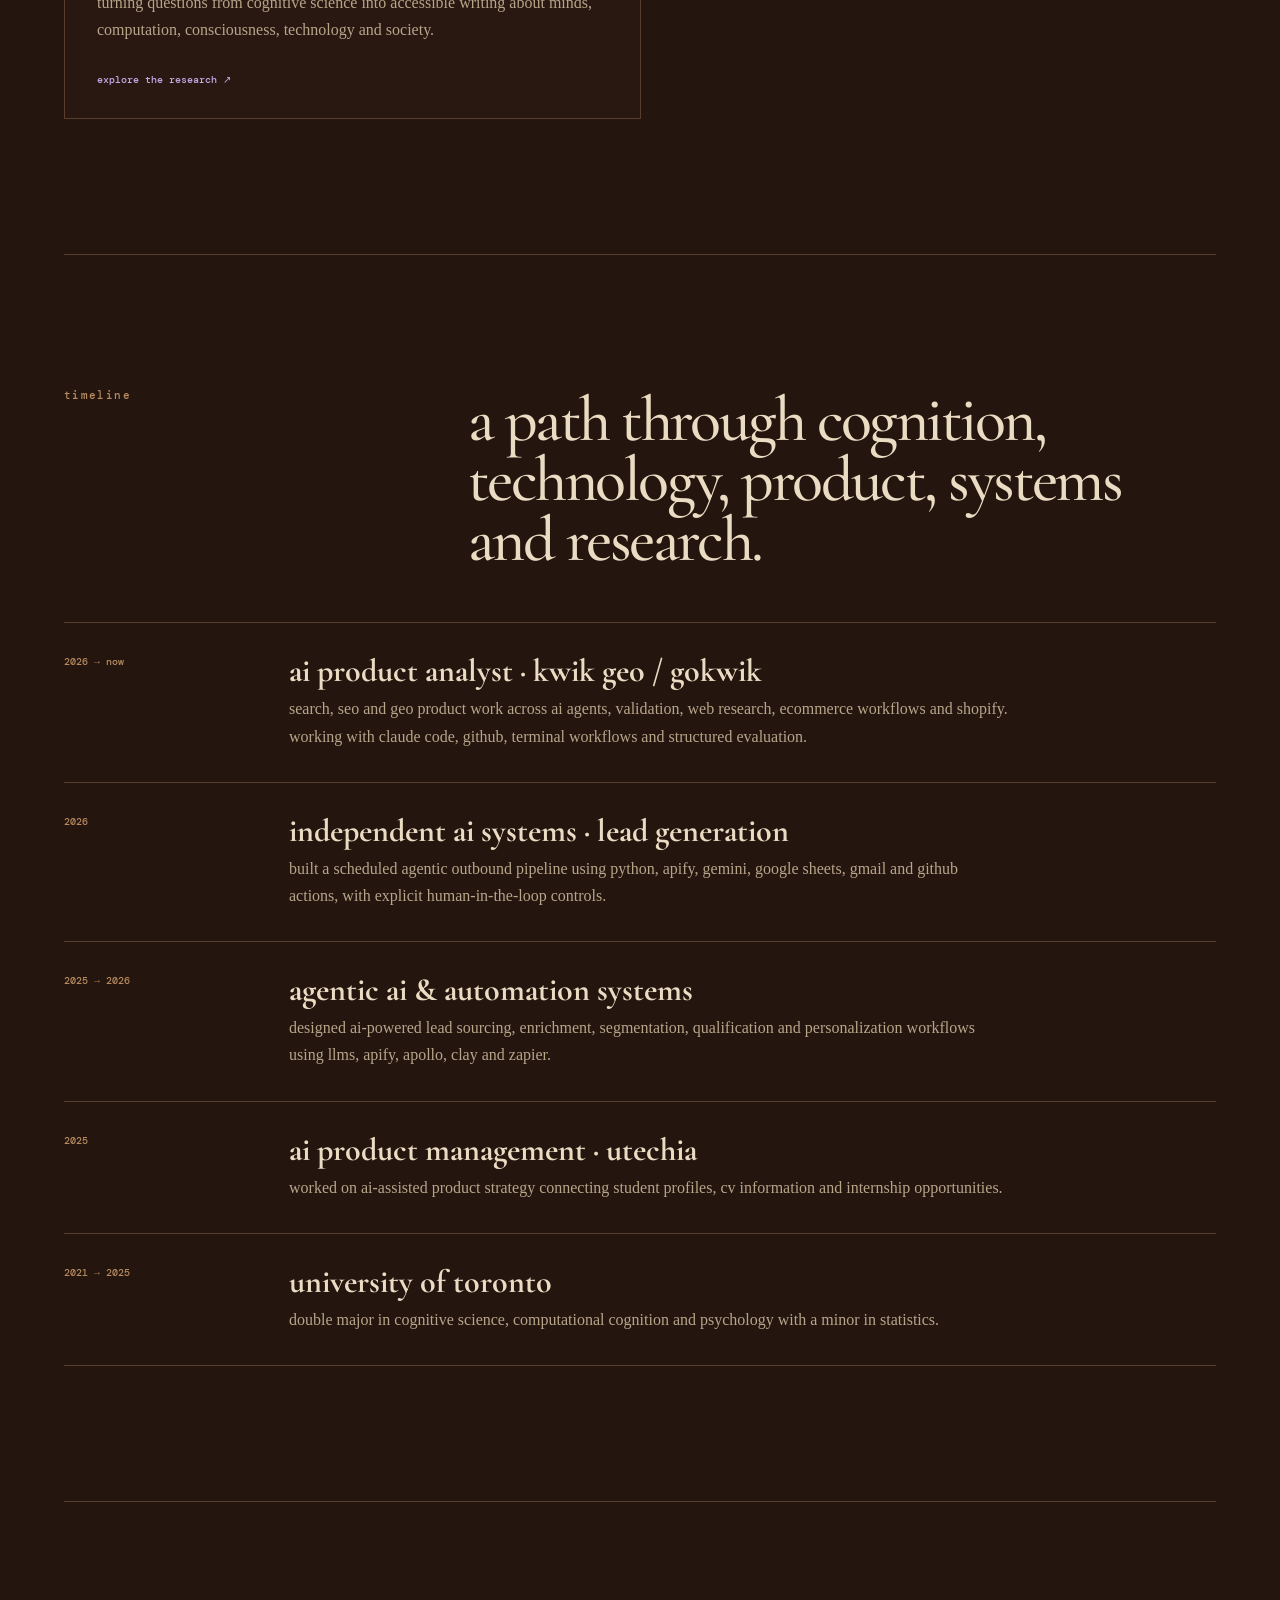
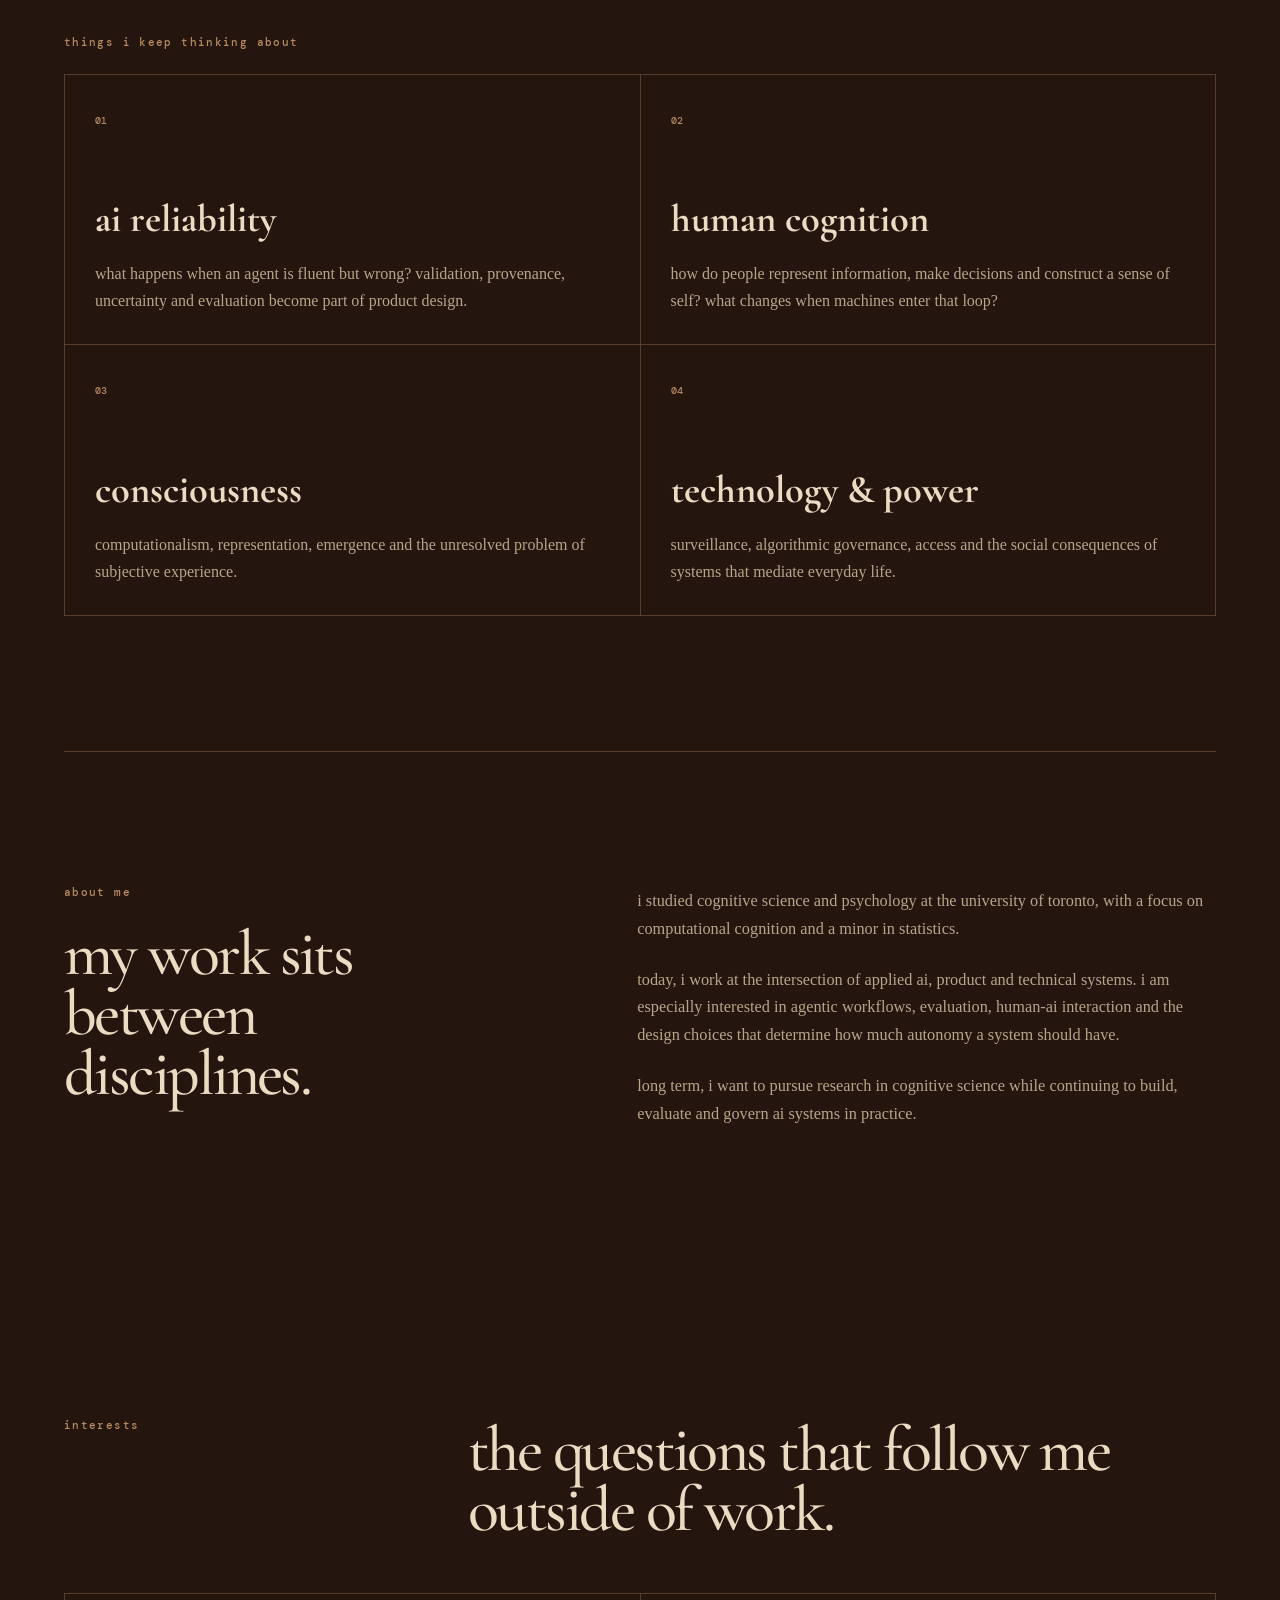
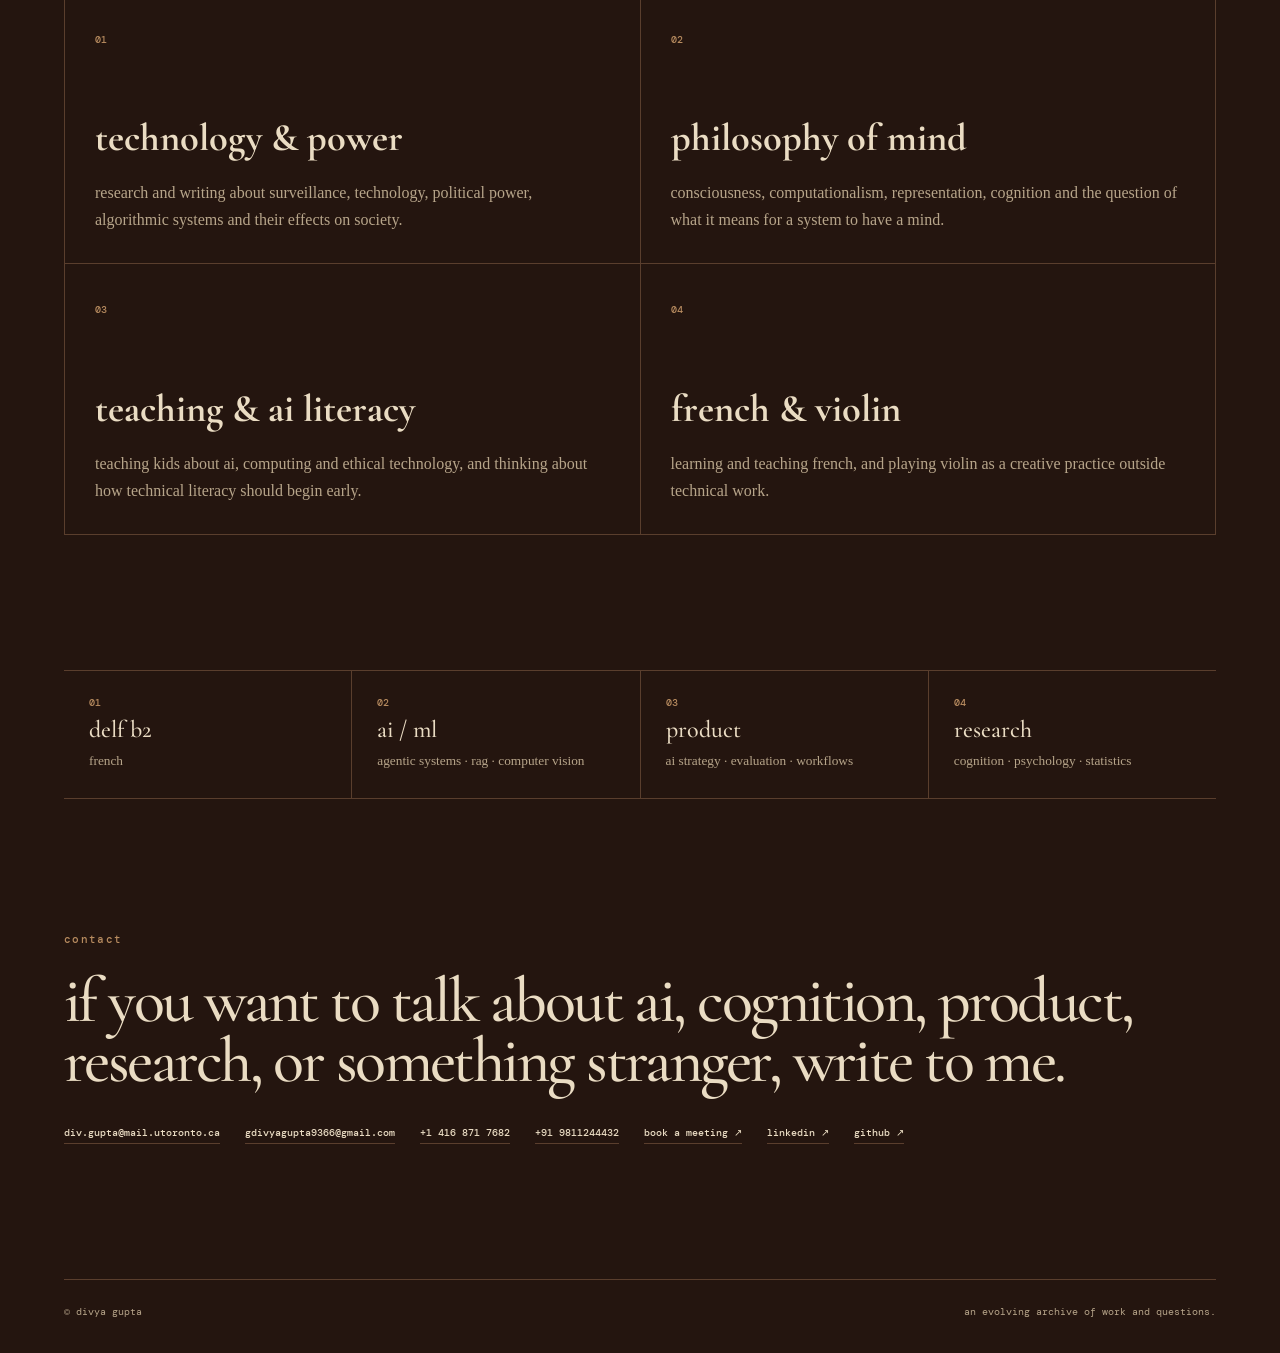
==== commit 68930379: "refactor: reposition portfolio around applied AI career trajectory" ====
--- a/index.html
+++ b/index.html
@@ -2,34 +2,33 @@
 <html lang="en">
 <head>
 <meta charset="utf-8"><meta name="viewport" content="width=device-width,initial-scale=1">
-<meta name="description" content="divya gupta | ai, cognition, product, systems and research.">
+<meta name="description" content="divya gupta | applied ai, agentic systems, product, cognitive science and research.">
 <title>divya gupta | archive</title><link rel="stylesheet" href="css/style.css">
 </head>
 <body><div class="grain"></div>
-<header class="site-header"><a class="wordmark" href="#top">divya<span>.</span></a><nav><a href="#work">work</a><a href="#timeline">timeline</a><a href="#thinking">thinking</a><a href="#about">about</a><a href="#contact">contact</a></nav></header>
+<header class="site-header"><a class="wordmark" href="#top">divya<span>.</span></a><nav><a href="#work">work</a><a href="#timeline">timeline</a><a href="#thinking">thinking</a><a href="#interests">interests</a><a href="#contact">contact</a></nav></header>
 <main id="top">
-<section class="hero section"><p class="eyebrow">an ongoing archive · ai · cognition · product</p><h1>i am interested in the strange space between <em>minds</em> and machines.</h1><p class="hero-copy">i am divya, an ai product analyst working across search, seo and geo at kwik geo, a shopify app from gokwik. my background is in cognitive science, psychology and statistics. i like understanding systems closely enough to ask better questions about what they should do.</p><div class="hero-actions"><a class="button primary" href="#work">enter the archive</a><a class="button secondary" href="#contact">say hello</a></div><p class="scroll-note">scroll slowly ↓</p></section>
-<section class="manifesto section"><p class="eyebrow">a question i keep returning to</p><blockquote>how do we build intelligent systems that can be <strong>useful</strong>, remain <strong>legible</strong> when they fail, and leave room for human judgment?</blockquote></section>
-<section id="work" class="section"><div class="section-heading"><p class="eyebrow">selected work</p><h2>things i have built, investigated, broken apart, and made more reliable.</h2></div><div class="project-grid">
-<a class="project-card featured" href="projects/lead-gen-agent.html"><span class="project-number">01 · independent build</span><h3>an agent that builds my outbound pipeline</h3><p>a python lead-generation system that sources prospects with apify, deduplicates them in google sheets, writes personalized outreach with gemini, and stages gmail outreach through scheduled github actions. the system has explicit controls for targeting, spend and sending.</p><span class="card-link">read the project ↗</span></a>
-<a class="project-card" href="projects/agent-reliability.html"><span class="project-number">02 · production systems</span><h3>engineering reliable agentic AI systems</h3><p>building and hardening AI agents that audit websites, reason over external data and make controlled production changes through evidence, deterministic validation and human oversight.</p><span class="card-link">read the case study ↗</span></a>
-<a class="project-card" href="projects/webfetch-defect.html"><span class="project-number">03 · agent systems</span><h3>schema & webfetch defects</h3><p>investigating false findings caused by incomplete schema inspection, inaccessible pages, anti-bot behavior and brittle assumptions shared across agents.</p><span class="card-link">read the case study ↗</span></a>
-<a class="project-card" href="projects/catalog-classification.html"><span class="project-number">04 · ai product</span><h3>when an ai system should not guess</h3><p>tracing a hardcoded apparel fallback in a shared catalog optimizer and moving toward a registry-based approach for unknown product verticals.</p><span class="card-link">read the case study ↗</span></a>
-<a class="project-card" href="projects/shopify-vision.html"><span class="project-number">05 · search · seo · geo</span><h3>choosing less ai on purpose</h3><p>evaluating parallel vision processing against inline processing while considering workload, compute, api limits, cost and operational control.</p><span class="card-link">read the case study ↗</span></a>
-<a class="project-card" href="projects/dashboard-audit.html"><span class="project-number">06 · product</span><h3>ai product & dashboard audit</h3><p>looking at merchant and internal workflows through information architecture, cognitive load, automation opportunities, status visibility and decision-making.</p><span class="card-link">read the case study ↗</span></a>
+<section class="hero section"><p class="eyebrow">an ongoing archive · applied ai · systems · cognition</p><h1>i build and evaluate <em>ai systems</em> that have to work in the real world.</h1><p class="hero-copy">i am divya, an ai product analyst working across search, seo and geo at kwik geo, a shopify app from gokwik. my background is in cognitive science, psychology and statistics. i work across product questions, agentic workflows, technical implementation and evaluation.</p><div class="hero-actions"><a class="button primary" href="#work">enter the archive</a><a class="button secondary" href="#contact">say hello</a></div><p class="scroll-note">scroll slowly ↓</p></section>
+<section class="manifesto section"><p class="eyebrow">a question i keep returning to</p><blockquote>how do we build intelligent systems that are <strong>useful</strong>, remain <strong>legible</strong> when they fail, and leave room for human judgment?</blockquote></section>
+<section id="work" class="section"><div class="section-heading"><p class="eyebrow">selected work</p><h2>systems i have built, investigated, broken apart, and made more reliable.</h2></div><div class="project-grid">
+<a class="project-card featured" href="projects/lead-gen-agent.html"><span class="project-number">01 · independent build</span><h3>an agent that builds my outbound pipeline</h3><p>a python lead-generation system using apify, google sheets, gemini, gmail and github actions. it sources prospects, deduplicates records, generates personalized outreach, logs state and runs on a schedule with explicit controls around targeting, spend and sending.</p><span class="card-link">read the project ↗</span></a>
+<a class="project-card" href="projects/agent-reliability.html"><span class="project-number">02 · kwik geo</span><h3>engineering reliable agentic ai systems</h3><p>reviewing generated brand reports, cross-validating them against live sites and draft agent behavior, finding defects, building validation logic, and testing corrected agents across iterations.</p><span class="card-link">read the case study ↗</span></a>
+<a class="project-card" href="projects/webfetch-defect.html"><span class="project-number">03 · kwik geo</span><h3>schema & webfetch defects</h3><p>investigating false findings caused by incomplete schema inspection, inaccessible pages, anti-bot behavior and brittle assumptions shared across agents.</p><span class="card-link">read the case study ↗</span></a>
+<a class="project-card" href="projects/catalog-classification.html"><span class="project-number">04 · kwik geo</span><h3>when an ai system should not guess</h3><p>tracing a hardcoded apparel fallback in a shared catalog optimizer and moving toward a registry-based approach for unknown product verticals.</p><span class="card-link">read the case study ↗</span></a>
+<a class="project-card" href="projects/shopify-vision.html"><span class="project-number">05 · kwik geo</span><h3>choosing less ai on purpose</h3><p>evaluating parallel vision processing against inline processing while considering workload, compute, api limits, cost and operational control.</p><span class="card-link">read the case study ↗</span></a>
+<a class="project-card" href="projects/dashboard-audit.html"><span class="project-number">06 · ai product</span><h3>ai product & dashboard audit</h3><p>looking at workflows through information architecture, cognitive load, automation opportunities, status visibility and decision-making.</p><span class="card-link">read the case study ↗</span></a>
 <a class="project-card" href="projects/cognition-media.html"><span class="project-number">07 · research</span><h3>cognition → media</h3><p>turning questions from cognitive science into accessible writing about minds, computation, consciousness, technology and society.</p><span class="card-link">explore the research ↗</span></a>
 </div></section>
-<section id="timeline" class="section timeline-section"><div class="section-heading"><p class="eyebrow">timeline</p><h2>a path through cognition, technology, product, research and people.</h2></div><div class="timeline">
+<section id="timeline" class="section timeline-section"><div class="section-heading"><p class="eyebrow">timeline</p><h2>a path through cognition, technology, product, systems and research.</h2></div><div class="timeline">
 <article><time>2026 → now</time><div><h3>ai product analyst · kwik geo / gokwik</h3><p>search, seo and geo product work across ai agents, validation, web research, ecommerce workflows and shopify. working with claude code, github, terminal workflows and structured evaluation.</p></div></article>
-<article><time>2026</time><div><h3>independent ai systems · lead generation</h3><p>built a scheduled agentic outbound pipeline using python, apify, gemini, google sheets, gmail and github actions. designed explicit human-in-the-loop gates around targeting, spend and sending.</p></div></article>
-<article><time>2026</time><div><h3>business development executive · head field solutions</h3><p>business development, prospecting, outreach, qualification and client-facing operations.</p></div></article>
-<article><time>2025 → 2026</time><div><h3>ai product & automation</h3><p>agentic lead-generation systems using llms, apify, apollo, clay and zapier for sourcing, enrichment, segmentation, qualification and personalization.</p></div></article>
-<article><time>2025</time><div><h3>product management · ute chia</h3><p>ai-assisted product strategy connecting student profiles, cv information and internship opportunities.</p></div></article>
-<article><time>2025</time><div><h3>student life · university of toronto</h3><p>orientation, programming, stakeholder coordination, vendors, alumni and communications alongside undergraduate study.</p></div></article>
+<article><time>2026</time><div><h3>independent ai systems · lead generation</h3><p>built a scheduled agentic outbound pipeline using python, apify, gemini, google sheets, gmail and github actions, with explicit human-in-the-loop controls.</p></div></article>
+<article><time>2025 → 2026</time><div><h3>agentic ai & automation systems</h3><p>designed ai-powered lead sourcing, enrichment, segmentation, qualification and personalization workflows using llms, apify, apollo, clay and zapier.</p></div></article>
+<article><time>2025</time><div><h3>ai product management · utechia</h3><p>worked on ai-assisted product strategy connecting student profiles, cv information and internship opportunities.</p></div></article>
 <article><time>2021 → 2025</time><div><h3>university of toronto</h3><p>double major in cognitive science, computational cognition and psychology with a minor in statistics.</p></div></article>
 </div></section>
 <section id="thinking" class="section thinking-section"><p class="eyebrow">things i keep thinking about</p><div class="thought-grid"><div><span>01</span><h3>ai reliability</h3><p>what happens when an agent is fluent but wrong? validation, provenance, uncertainty and evaluation become part of product design.</p></div><div><span>02</span><h3>human cognition</h3><p>how do people represent information, make decisions and construct a sense of self? what changes when machines enter that loop?</p></div><div><span>03</span><h3>consciousness</h3><p>computationalism, representation, emergence and the unresolved problem of subjective experience.</p></div><div><span>04</span><h3>technology & power</h3><p>surveillance, algorithmic governance, access and the social consequences of systems that mediate everyday life.</p></div></div></section>
-<section id="about" class="section about-section"><div><p class="eyebrow">about me</p><h2>my work sits between disciplines.</h2></div><div class="body-copy"><p>i studied cognitive science and psychology at the university of toronto, with a focus on computational cognition and a minor in statistics. since then, my work has moved between ai product, technical prototyping, business development, research and education.</p><p>i am drawn to ai product management and ai solutions engineering because both ask for translation: between technical systems, human needs, uncertainty and business constraints.</p><p>long term, i want to pursue research in cognitive science while continuing to build, evaluate and govern ai systems in practice.</p></div></section>
+<section id="about" class="section about-section"><div><p class="eyebrow">about me</p><h2>my work sits between disciplines.</h2></div><div class="body-copy"><p>i studied cognitive science and psychology at the university of toronto, with a focus on computational cognition and a minor in statistics.</p><p>today, i work at the intersection of applied ai, product and technical systems. i am especially interested in agentic workflows, evaluation, human-ai interaction and the design choices that determine how much autonomy a system should have.</p><p>long term, i want to pursue research in cognitive science while continuing to build, evaluate and govern ai systems in practice.</p></div></section>
+<section id="interests" class="section interests-section"><div class="section-heading"><p class="eyebrow">interests</p><h2>the questions that follow me outside of work.</h2></div><div class="thought-grid"><div><span>01</span><h3>technology & power</h3><p>research and writing about surveillance, technology, political power, algorithmic systems and their effects on society.</p></div><div><span>02</span><h3>philosophy of mind</h3><p>consciousness, computationalism, representation, cognition and the question of what it means for a system to have a mind.</p></div><div><span>03</span><h3>teaching & ai literacy</h3><p>teaching kids about ai, computing and ethical technology, and thinking about how technical literacy should begin early.</p></div><div><span>04</span><h3>french & violin</h3><p>learning and teaching french, and playing violin as a creative practice outside technical work.</p></div></div></section>
 <section class="section credentials"><div class="credential"><span>01</span><strong>delf b2</strong><small>french</small></div><div class="credential"><span>02</span><strong>ai / ml</strong><small>agentic systems · rag · computer vision</small></div><div class="credential"><span>03</span><strong>product</strong><small>ai strategy · evaluation · workflows</small></div><div class="credential"><span>04</span><strong>research</strong><small>cognition · psychology · statistics</small></div></section>
 <section id="contact" class="section contact"><p class="eyebrow">contact</p><h2>if you want to talk about ai, cognition, product, research, or something stranger, write to me.</h2><div class="contact-links"><a href="mailto:div.gupta@mail.utoronto.ca">div.gupta@mail.utoronto.ca</a><a href="mailto:gdivyagupta9366@gmail.com">gdivyagupta9366@gmail.com</a><a href="tel:+14168717682">+1 416 871 7682</a><a href="tel:+919811244432">+91 9811244432</a><a href="https://calendar.app.google/YjnXyMBLGaUSEt1M9" target="_blank">book a meeting ↗</a><a href="https://www.linkedin.com/in/dgdivyagupta/" target="_blank">linkedin ↗</a><a href="https://github.com/gdivyagupta/" target="_blank">github ↗</a></div></section>
 </main><footer class="site-footer"><span>© <span id="year"></span> divya gupta</span><span>an evolving archive of work and questions.</span></footer><script src="js/main.js"></script></body></html>
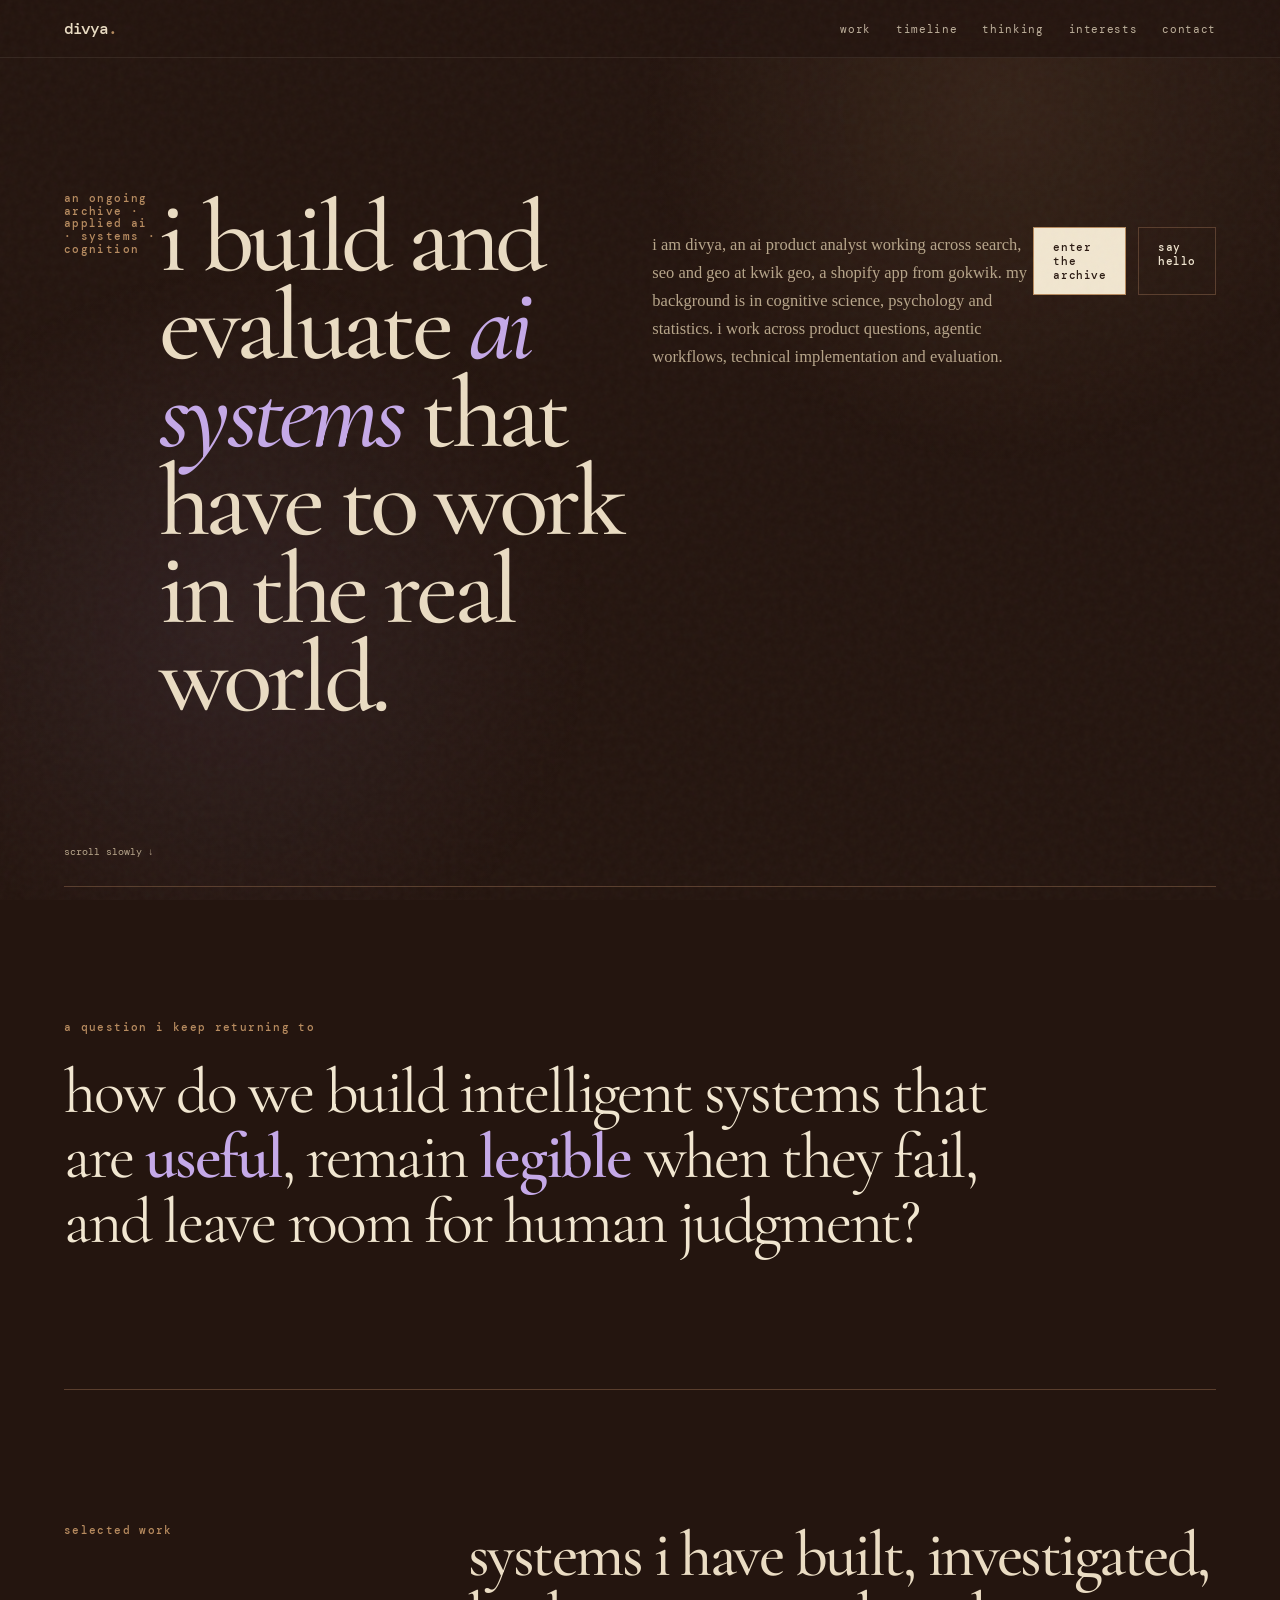
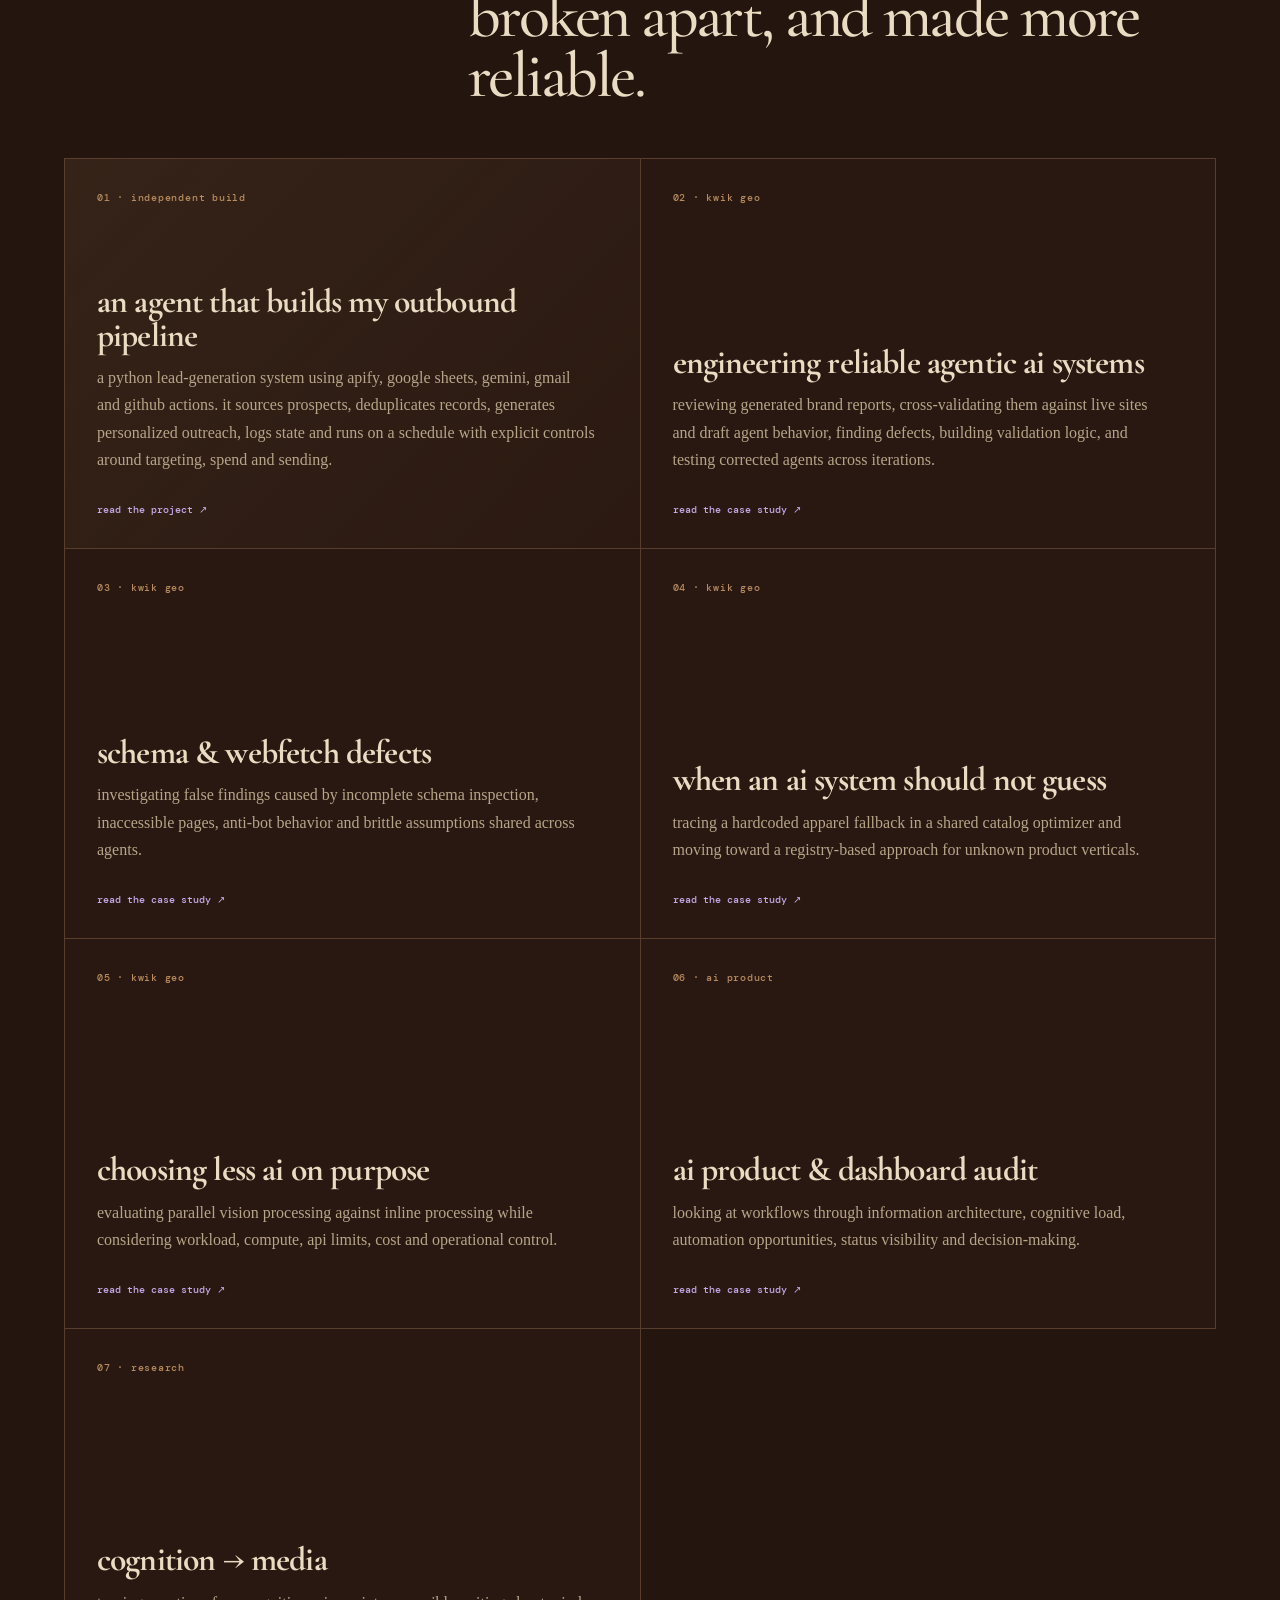
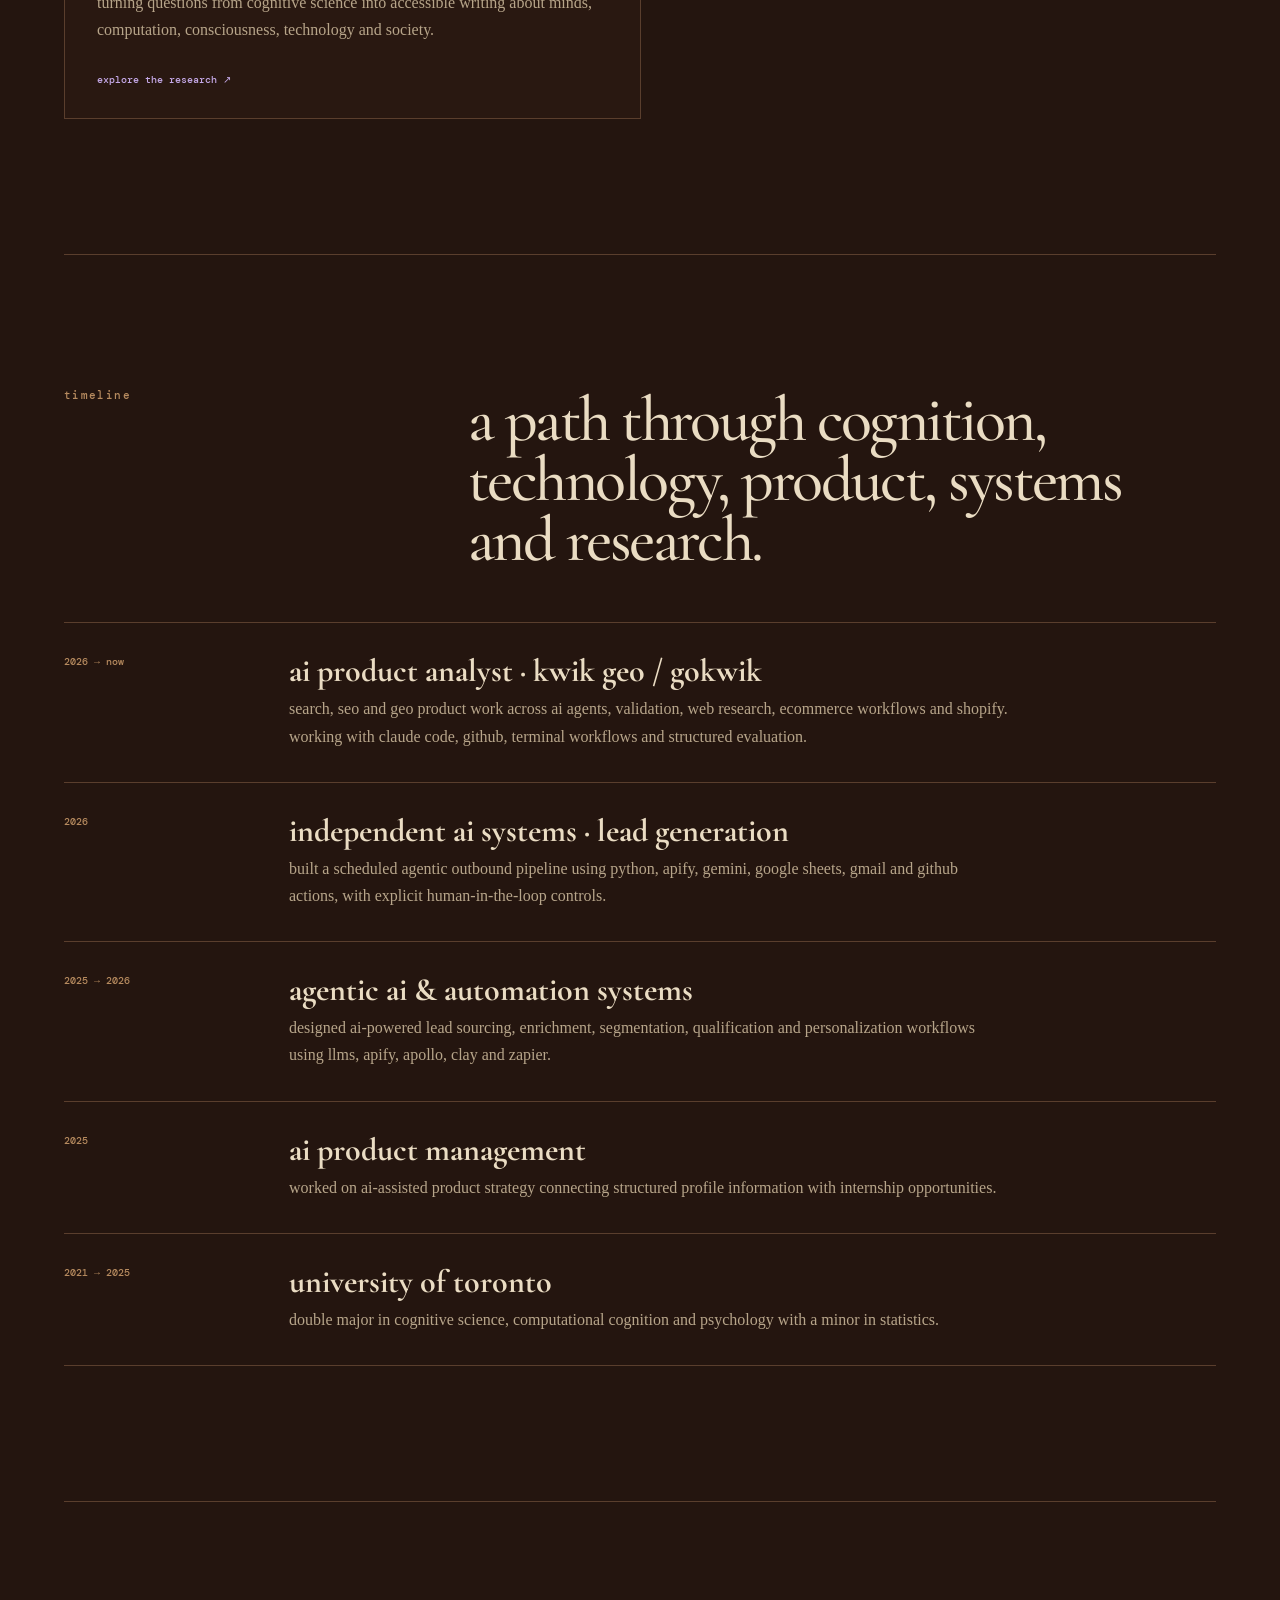
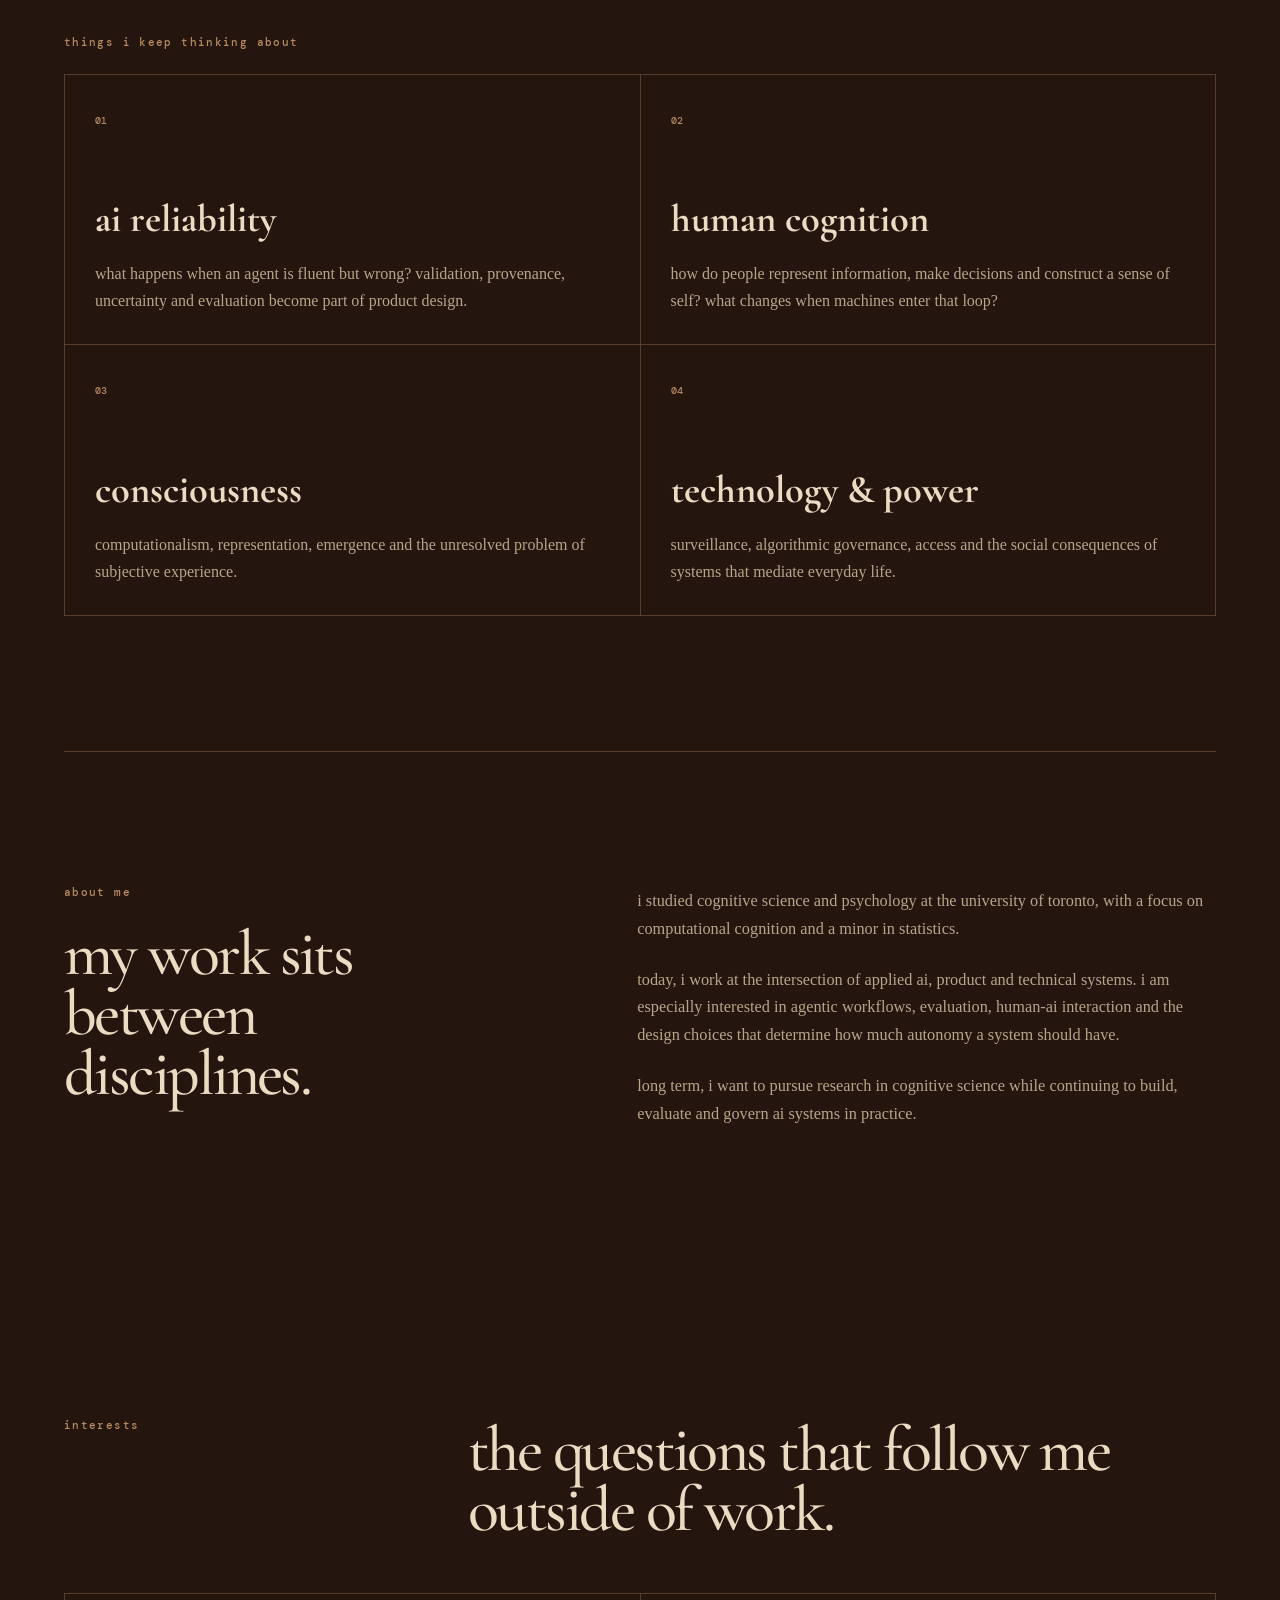
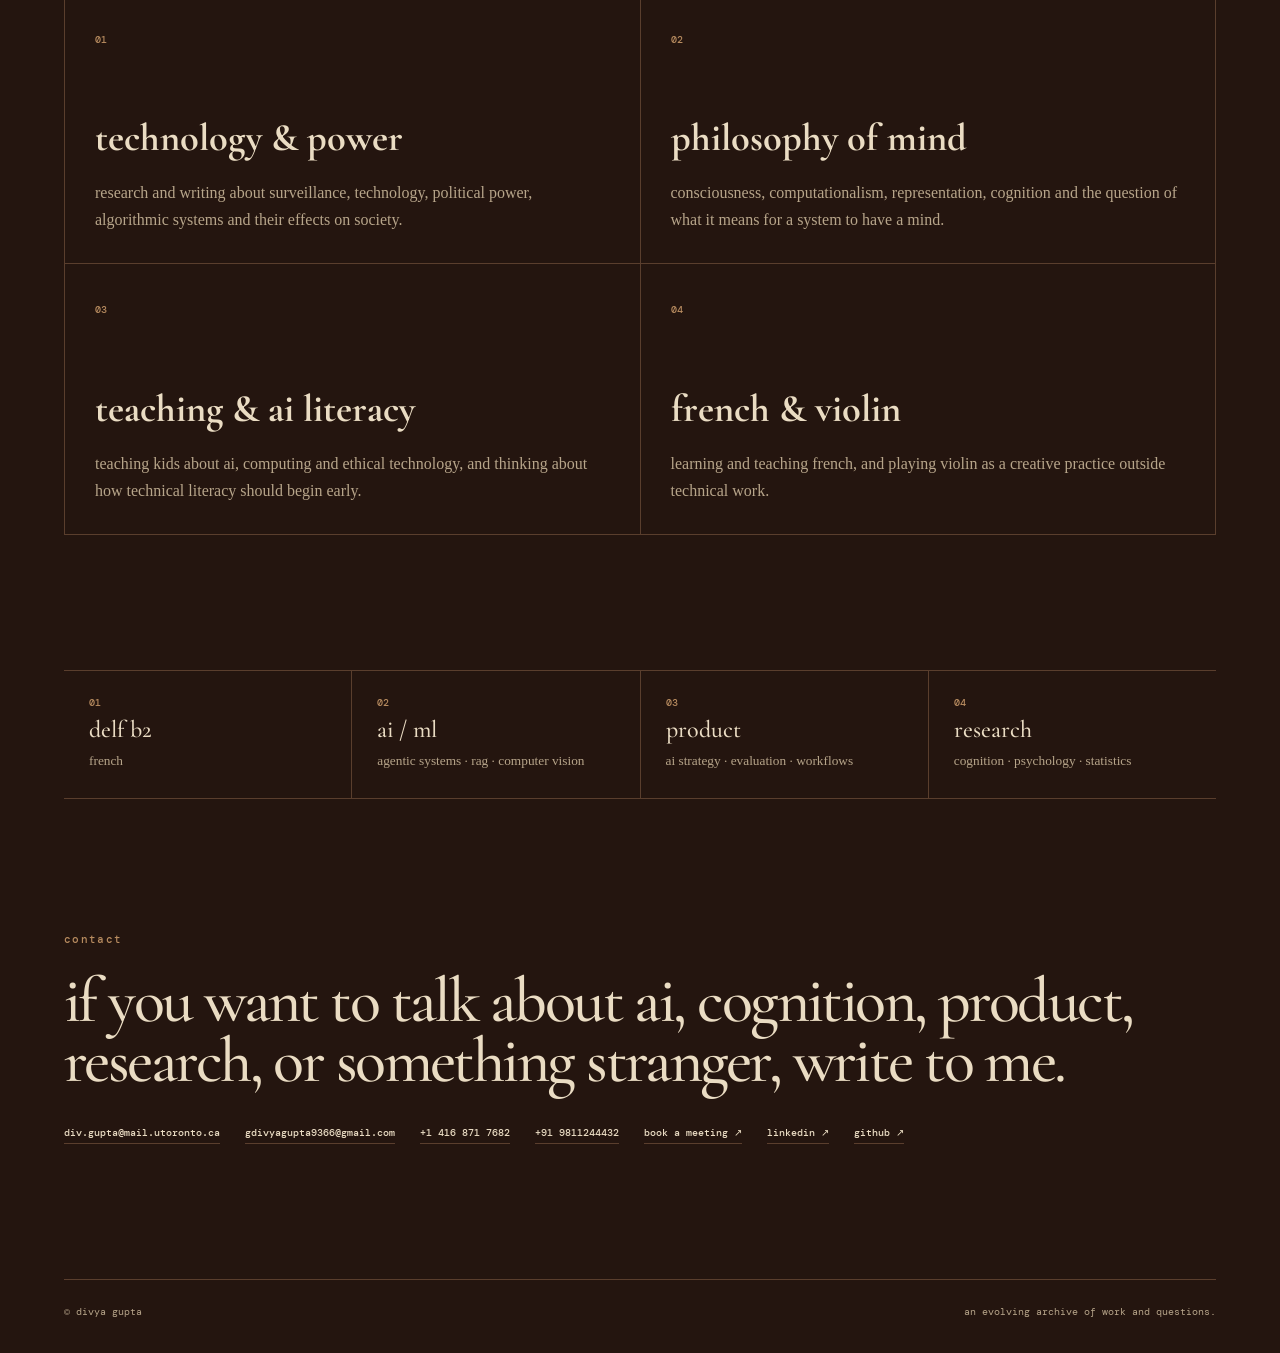
==== commit d9a1864c: "refocus portfolio on applied ai career" ====
--- a/index.html
+++ b/index.html
@@ -23,7 +23,7 @@
 <article><time>2026 → now</time><div><h3>ai product analyst · kwik geo / gokwik</h3><p>search, seo and geo product work across ai agents, validation, web research, ecommerce workflows and shopify. working with claude code, github, terminal workflows and structured evaluation.</p></div></article>
 <article><time>2026</time><div><h3>independent ai systems · lead generation</h3><p>built a scheduled agentic outbound pipeline using python, apify, gemini, google sheets, gmail and github actions, with explicit human-in-the-loop controls.</p></div></article>
 <article><time>2025 → 2026</time><div><h3>agentic ai & automation systems</h3><p>designed ai-powered lead sourcing, enrichment, segmentation, qualification and personalization workflows using llms, apify, apollo, clay and zapier.</p></div></article>
-<article><time>2025</time><div><h3>ai product management · utechia</h3><p>worked on ai-assisted product strategy connecting student profiles, cv information and internship opportunities.</p></div></article>
+<article><time>2025</time><div><h3>ai product management</h3><p>worked on ai-assisted product strategy connecting structured profile information with internship opportunities.</p></div></article>
 <article><time>2021 → 2025</time><div><h3>university of toronto</h3><p>double major in cognitive science, computational cognition and psychology with a minor in statistics.</p></div></article>
 </div></section>
 <section id="thinking" class="section thinking-section"><p class="eyebrow">things i keep thinking about</p><div class="thought-grid"><div><span>01</span><h3>ai reliability</h3><p>what happens when an agent is fluent but wrong? validation, provenance, uncertainty and evaluation become part of product design.</p></div><div><span>02</span><h3>human cognition</h3><p>how do people represent information, make decisions and construct a sense of self? what changes when machines enter that loop?</p></div><div><span>03</span><h3>consciousness</h3><p>computationalism, representation, emergence and the unresolved problem of subjective experience.</p></div><div><span>04</span><h3>technology & power</h3><p>surveillance, algorithmic governance, access and the social consequences of systems that mediate everyday life.</p></div></div></section>
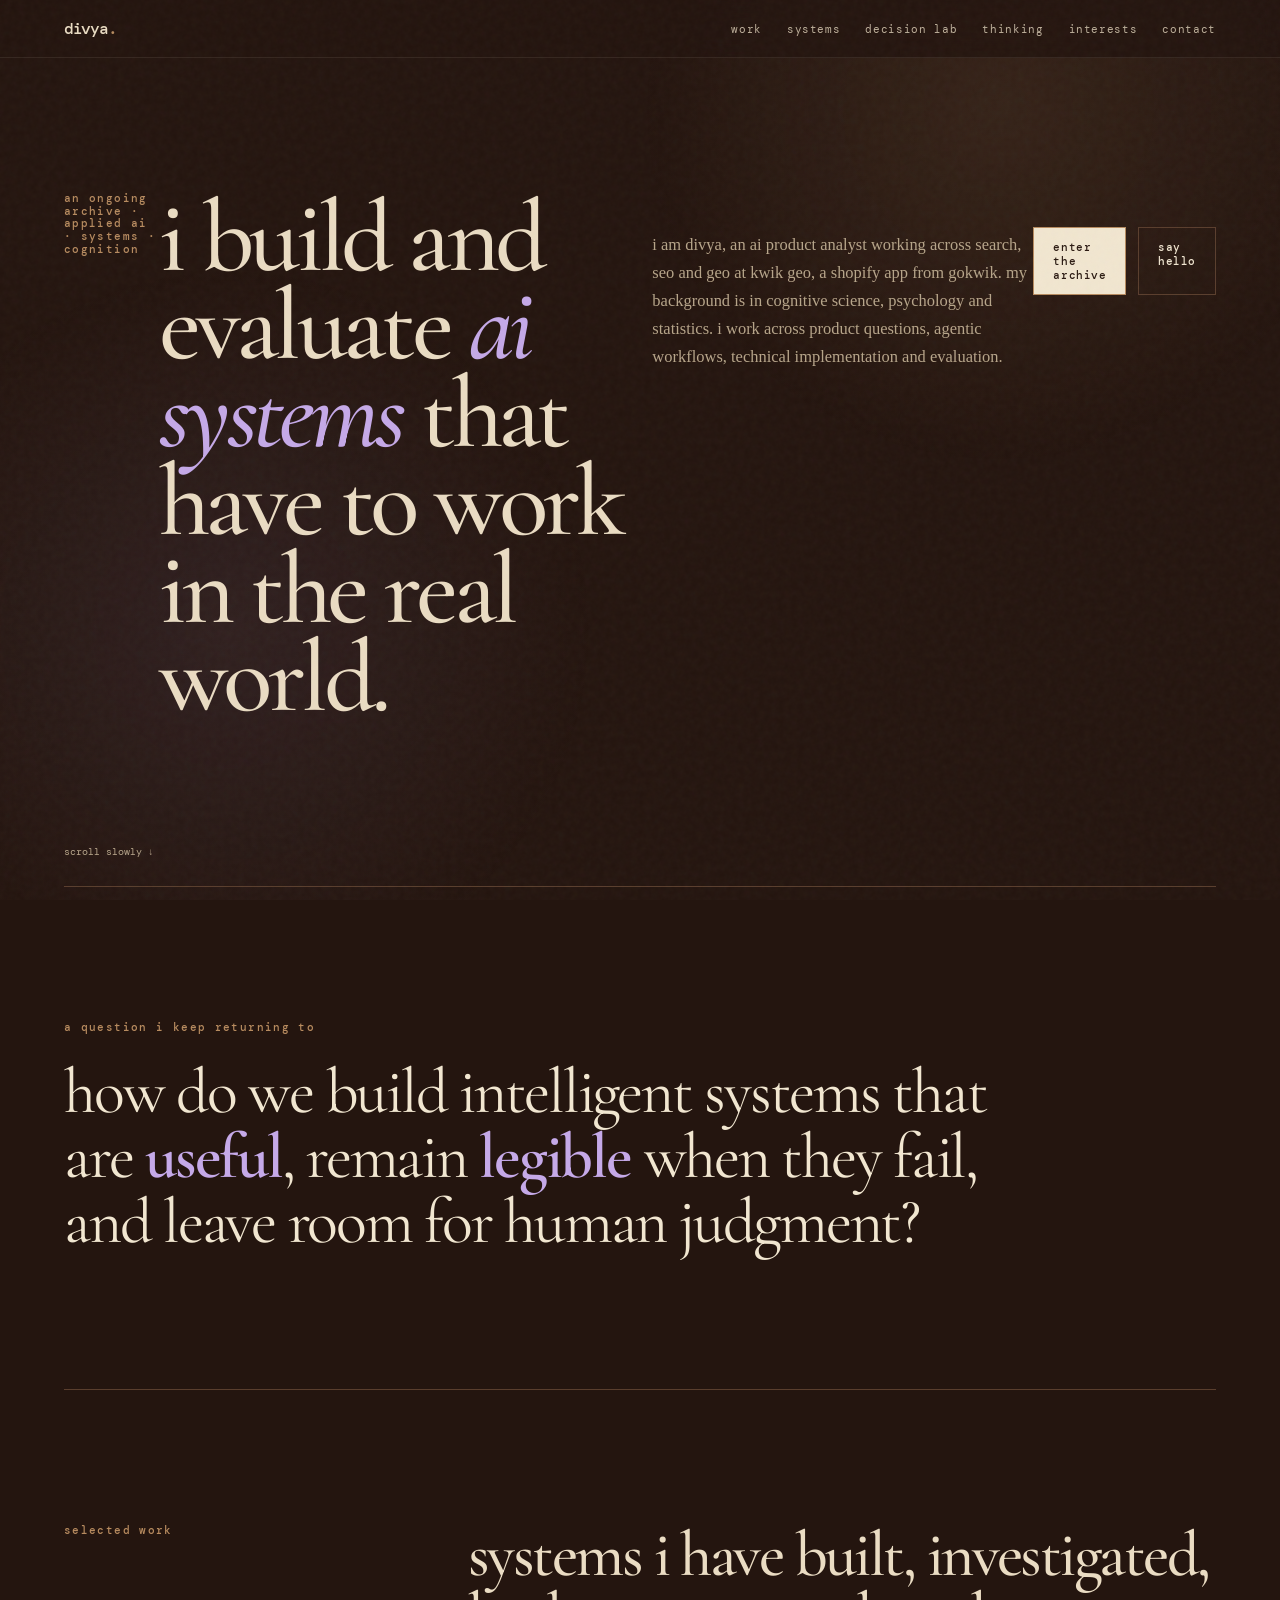
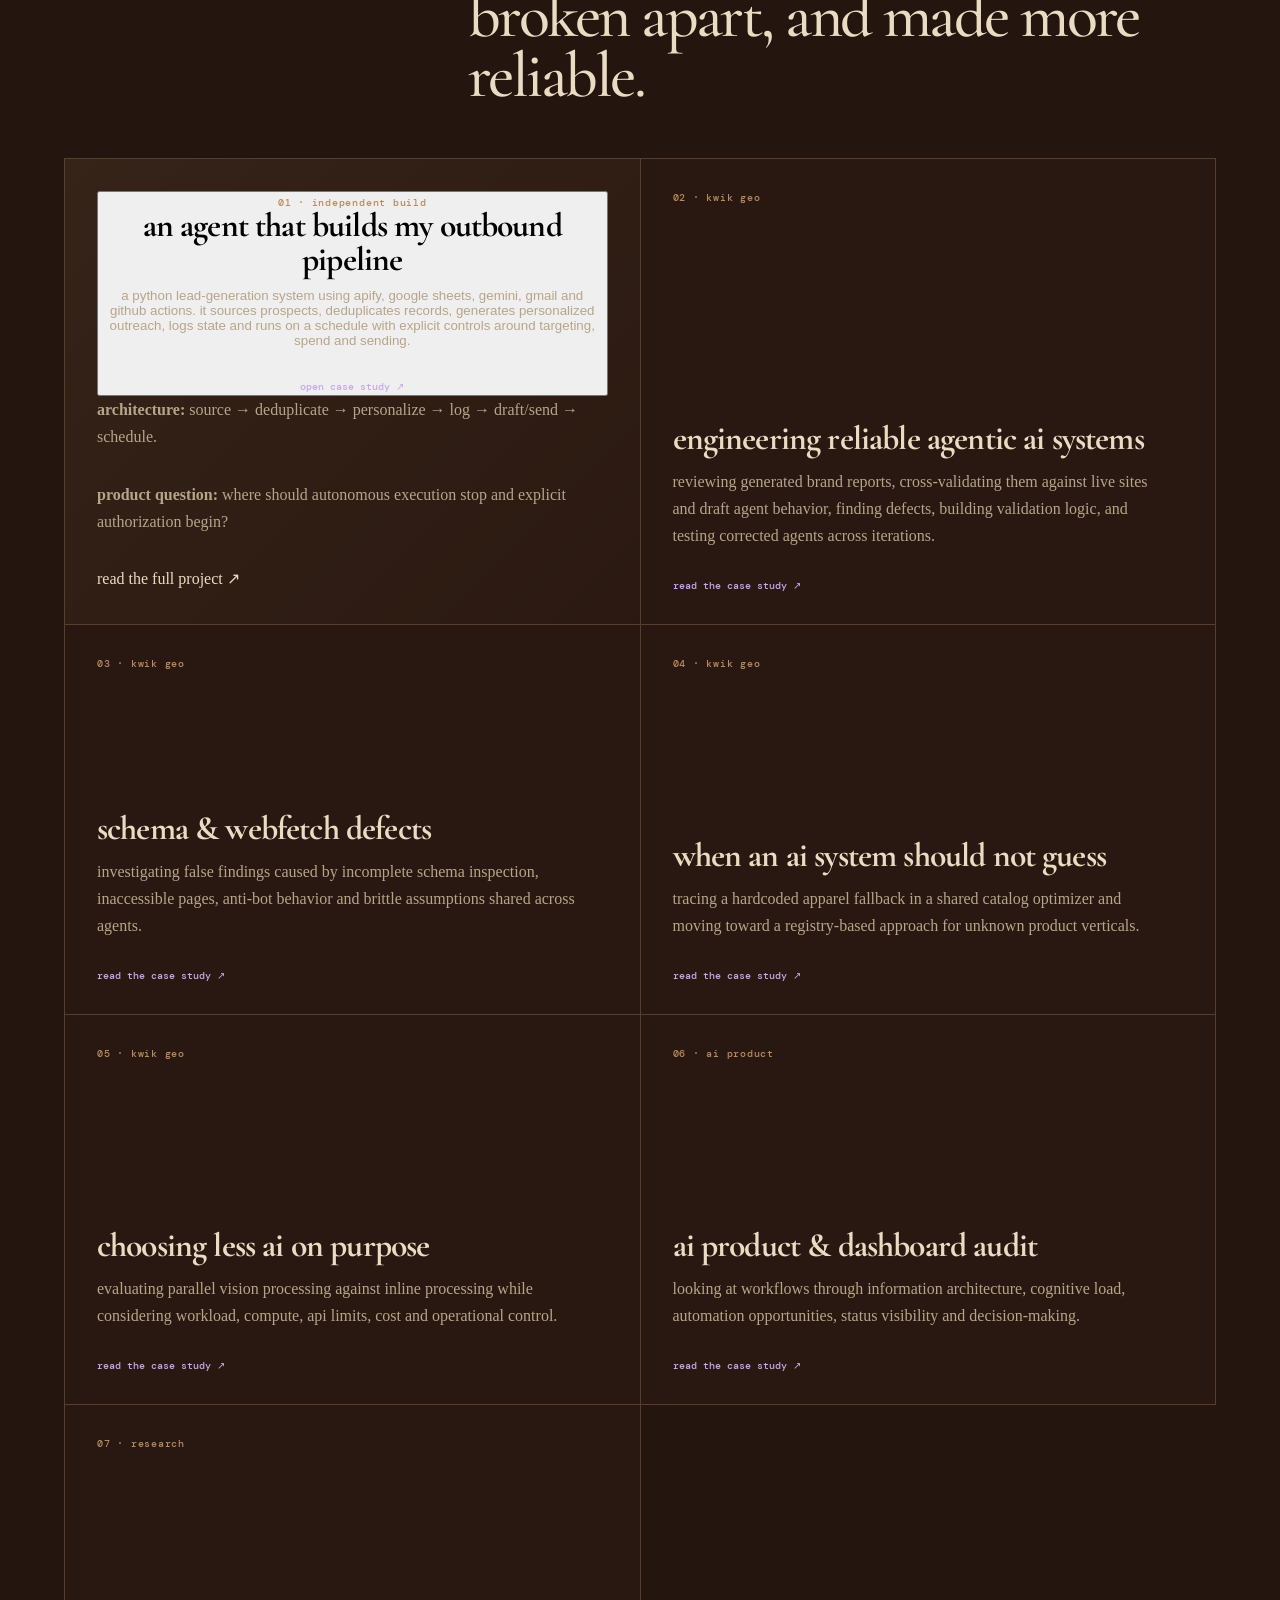
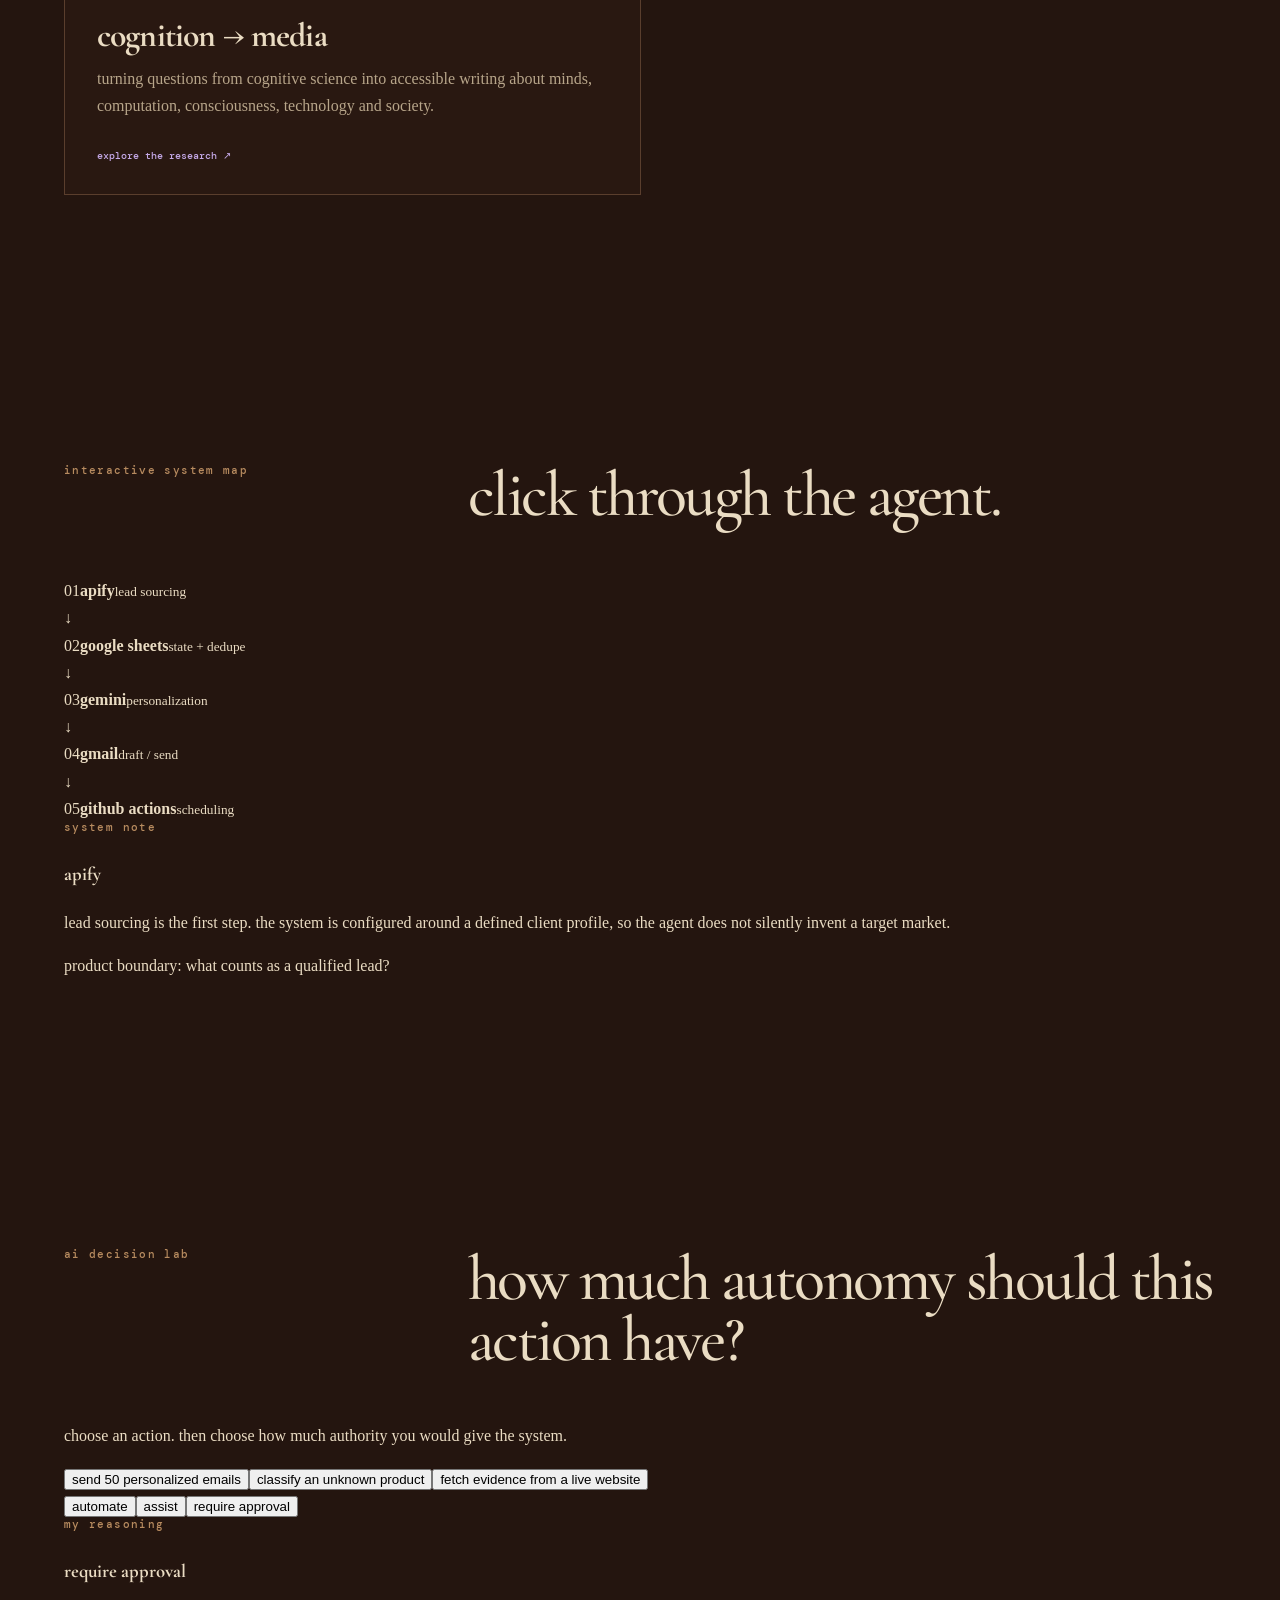
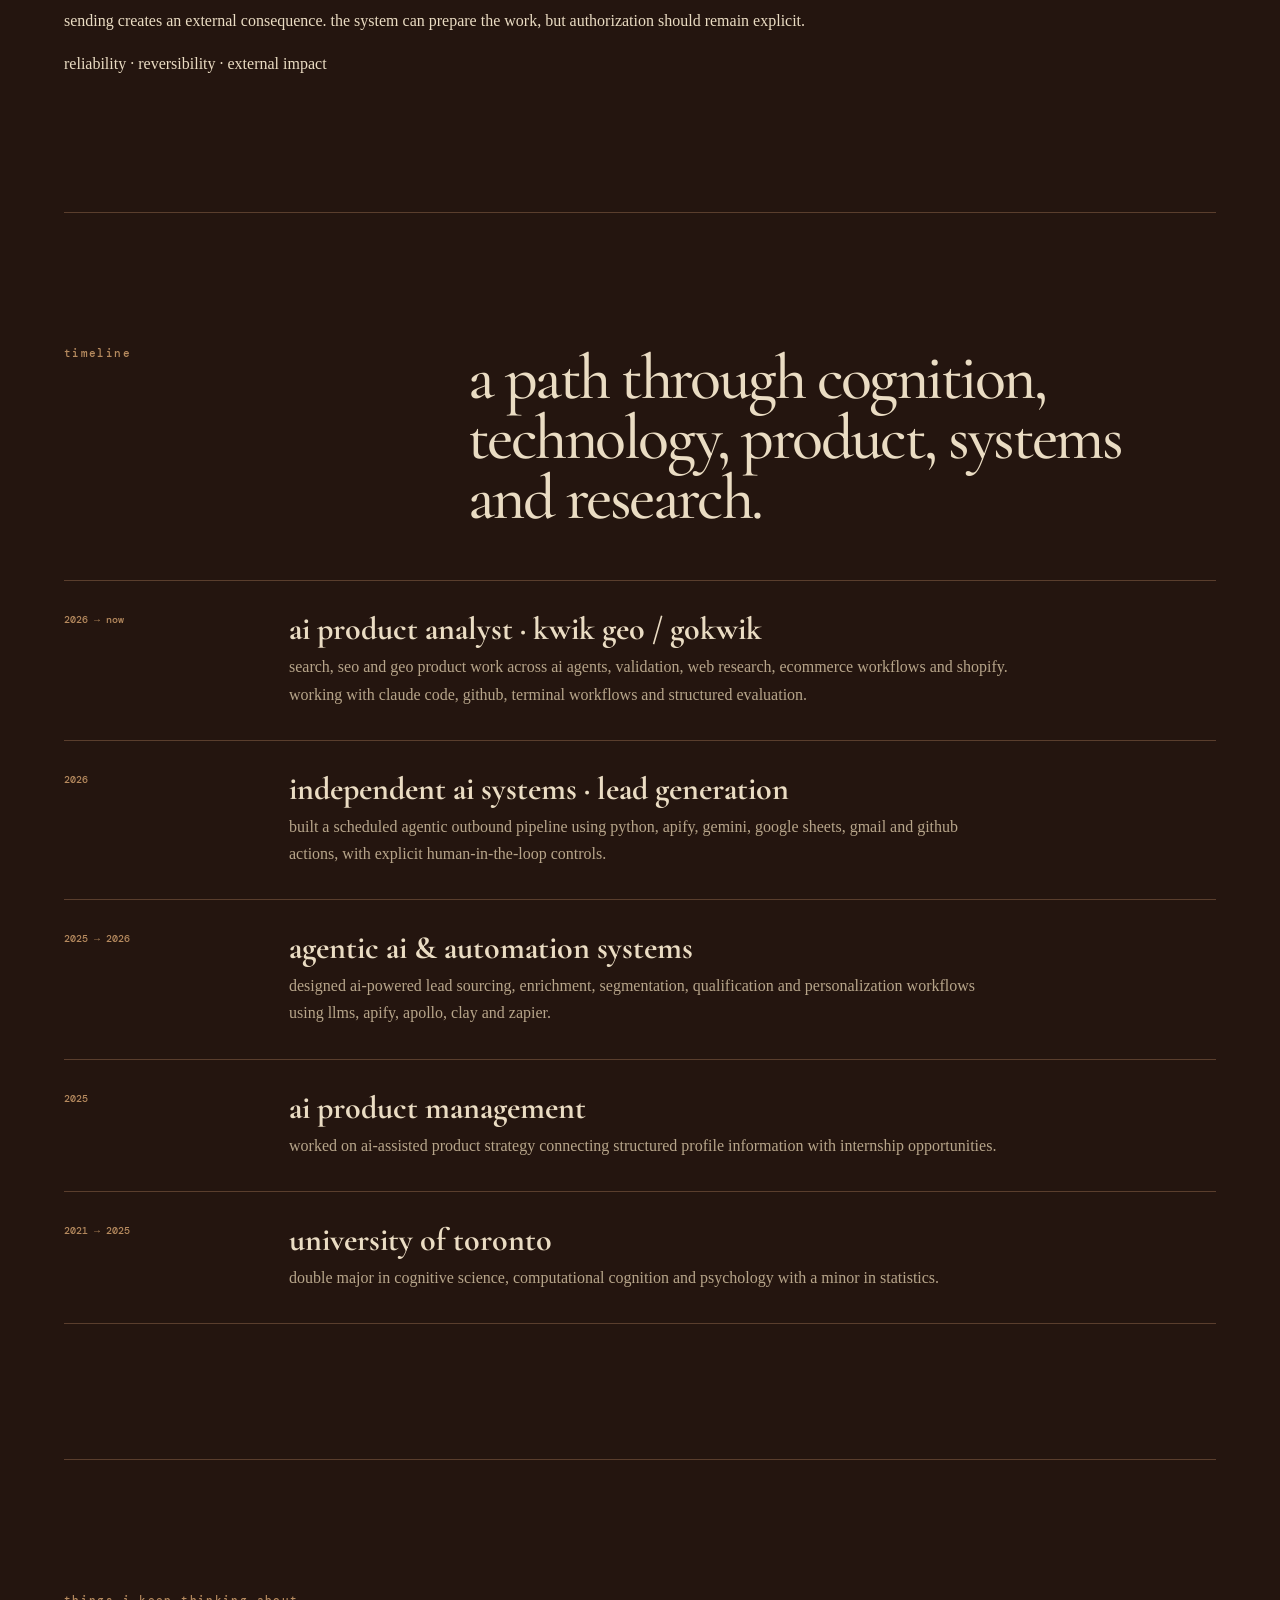
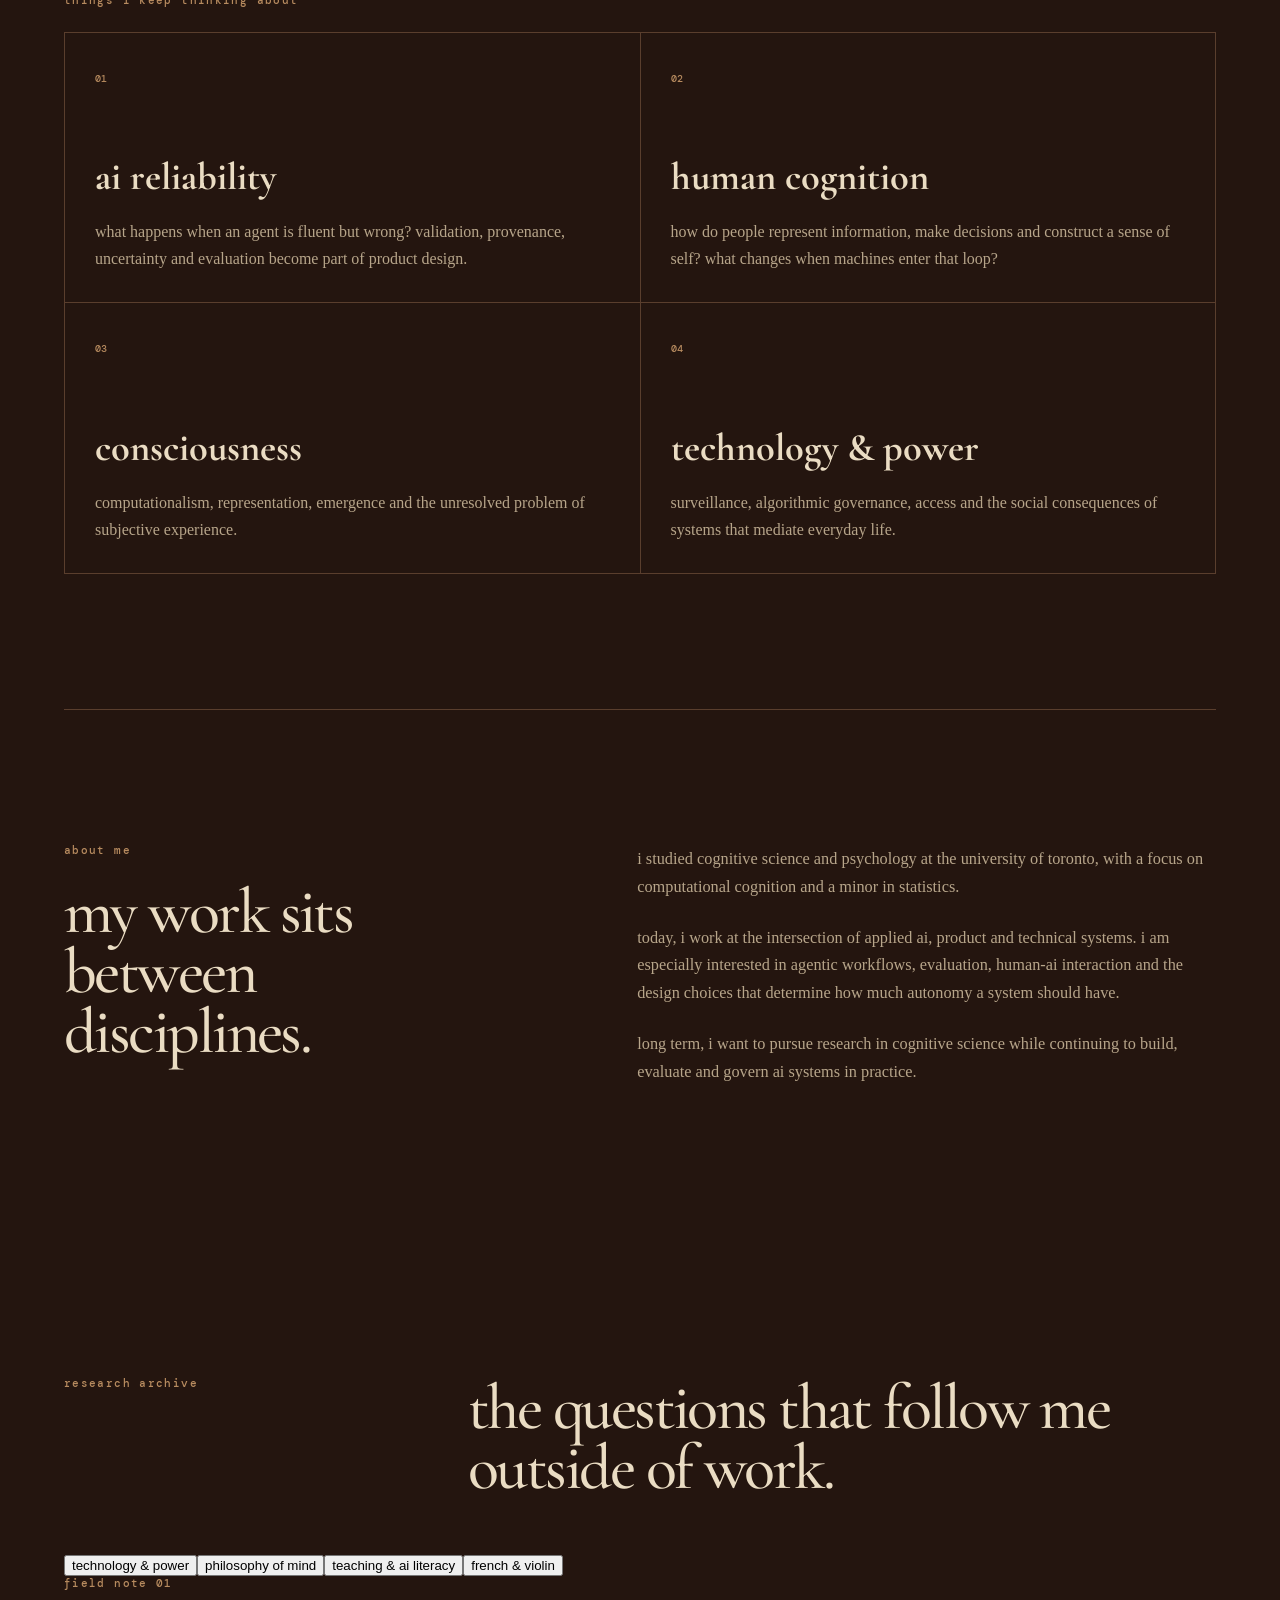
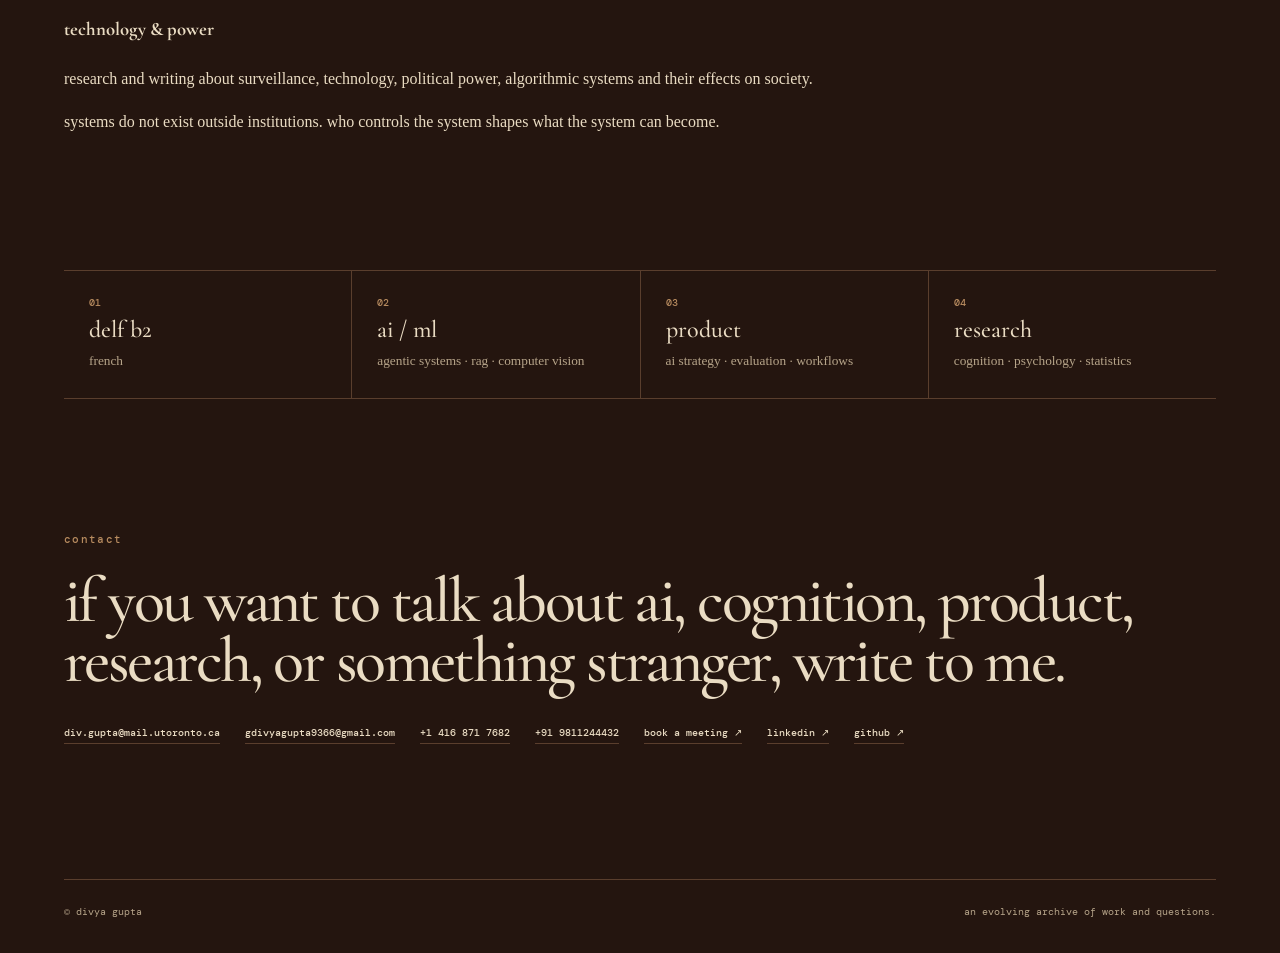
==== commit 43d3c089: "add interactive portfolio experiences" ====
--- a/index.html
+++ b/index.html
@@ -6,12 +6,12 @@
 <title>divya gupta | archive</title><link rel="stylesheet" href="css/style.css">
 </head>
 <body><div class="grain"></div>
-<header class="site-header"><a class="wordmark" href="#top">divya<span>.</span></a><nav><a href="#work">work</a><a href="#timeline">timeline</a><a href="#thinking">thinking</a><a href="#interests">interests</a><a href="#contact">contact</a></nav></header>
+<header class="site-header"><a class="wordmark" href="#top">divya<span>.</span></a><nav><a href="#work">work</a><a href="#systems">systems</a><a href="#decision-lab">decision lab</a><a href="#thinking">thinking</a><a href="#interests">interests</a><a href="#contact">contact</a></nav></header>
 <main id="top">
 <section class="hero section"><p class="eyebrow">an ongoing archive · applied ai · systems · cognition</p><h1>i build and evaluate <em>ai systems</em> that have to work in the real world.</h1><p class="hero-copy">i am divya, an ai product analyst working across search, seo and geo at kwik geo, a shopify app from gokwik. my background is in cognitive science, psychology and statistics. i work across product questions, agentic workflows, technical implementation and evaluation.</p><div class="hero-actions"><a class="button primary" href="#work">enter the archive</a><a class="button secondary" href="#contact">say hello</a></div><p class="scroll-note">scroll slowly ↓</p></section>
 <section class="manifesto section"><p class="eyebrow">a question i keep returning to</p><blockquote>how do we build intelligent systems that are <strong>useful</strong>, remain <strong>legible</strong> when they fail, and leave room for human judgment?</blockquote></section>
 <section id="work" class="section"><div class="section-heading"><p class="eyebrow">selected work</p><h2>systems i have built, investigated, broken apart, and made more reliable.</h2></div><div class="project-grid">
-<a class="project-card featured" href="projects/lead-gen-agent.html"><span class="project-number">01 · independent build</span><h3>an agent that builds my outbound pipeline</h3><p>a python lead-generation system using apify, google sheets, gemini, gmail and github actions. it sources prospects, deduplicates records, generates personalized outreach, logs state and runs on a schedule with explicit controls around targeting, spend and sending.</p><span class="card-link">read the project ↗</span></a>
+<article class="project-card featured interactive-card"><button class="card-toggle" aria-expanded="false"><span class="project-number">01 · independent build</span><h3>an agent that builds my outbound pipeline</h3><p>a python lead-generation system using apify, google sheets, gemini, gmail and github actions. it sources prospects, deduplicates records, generates personalized outreach, logs state and runs on a schedule with explicit controls around targeting, spend and sending.</p><span class="card-link">open case study ↗</span></button><div class="card-detail"><p><strong>architecture:</strong> source → deduplicate → personalize → log → draft/send → schedule.</p><p><strong>product question:</strong> where should autonomous execution stop and explicit authorization begin?</p><a href="projects/lead-gen-agent.html">read the full project ↗</a></div></article>
 <a class="project-card" href="projects/agent-reliability.html"><span class="project-number">02 · kwik geo</span><h3>engineering reliable agentic ai systems</h3><p>reviewing generated brand reports, cross-validating them against live sites and draft agent behavior, finding defects, building validation logic, and testing corrected agents across iterations.</p><span class="card-link">read the case study ↗</span></a>
 <a class="project-card" href="projects/webfetch-defect.html"><span class="project-number">03 · kwik geo</span><h3>schema & webfetch defects</h3><p>investigating false findings caused by incomplete schema inspection, inaccessible pages, anti-bot behavior and brittle assumptions shared across agents.</p><span class="card-link">read the case study ↗</span></a>
 <a class="project-card" href="projects/catalog-classification.html"><span class="project-number">04 · kwik geo</span><h3>when an ai system should not guess</h3><p>tracing a hardcoded apparel fallback in a shared catalog optimizer and moving toward a registry-based approach for unknown product verticals.</p><span class="card-link">read the case study ↗</span></a>
@@ -19,16 +19,12 @@
 <a class="project-card" href="projects/dashboard-audit.html"><span class="project-number">06 · ai product</span><h3>ai product & dashboard audit</h3><p>looking at workflows through information architecture, cognitive load, automation opportunities, status visibility and decision-making.</p><span class="card-link">read the case study ↗</span></a>
 <a class="project-card" href="projects/cognition-media.html"><span class="project-number">07 · research</span><h3>cognition → media</h3><p>turning questions from cognitive science into accessible writing about minds, computation, consciousness, technology and society.</p><span class="card-link">explore the research ↗</span></a>
 </div></section>
-<section id="timeline" class="section timeline-section"><div class="section-heading"><p class="eyebrow">timeline</p><h2>a path through cognition, technology, product, systems and research.</h2></div><div class="timeline">
-<article><time>2026 → now</time><div><h3>ai product analyst · kwik geo / gokwik</h3><p>search, seo and geo product work across ai agents, validation, web research, ecommerce workflows and shopify. working with claude code, github, terminal workflows and structured evaluation.</p></div></article>
-<article><time>2026</time><div><h3>independent ai systems · lead generation</h3><p>built a scheduled agentic outbound pipeline using python, apify, gemini, google sheets, gmail and github actions, with explicit human-in-the-loop controls.</p></div></article>
-<article><time>2025 → 2026</time><div><h3>agentic ai & automation systems</h3><p>designed ai-powered lead sourcing, enrichment, segmentation, qualification and personalization workflows using llms, apify, apollo, clay and zapier.</p></div></article>
-<article><time>2025</time><div><h3>ai product management</h3><p>worked on ai-assisted product strategy connecting structured profile information with internship opportunities.</p></div></article>
-<article><time>2021 → 2025</time><div><h3>university of toronto</h3><p>double major in cognitive science, computational cognition and psychology with a minor in statistics.</p></div></article>
-</div></section>
+<section id="systems" class="section systems-section"><div class="section-heading"><p class="eyebrow">interactive system map</p><h2>click through the agent.</h2></div><div class="system-map"><div class="system-node active" data-node="apify"><span>01</span><strong>apify</strong><small>lead sourcing</small></div><div class="system-arrow">↓</div><div class="system-node" data-node="sheets"><span>02</span><strong>google sheets</strong><small>state + dedupe</small></div><div class="system-arrow">↓</div><div class="system-node" data-node="gemini"><span>03</span><strong>gemini</strong><small>personalization</small></div><div class="system-arrow">↓</div><div class="system-node" data-node="gmail"><span>04</span><strong>gmail</strong><small>draft / send</small></div><div class="system-arrow">↓</div><div class="system-node" data-node="actions"><span>05</span><strong>github actions</strong><small>scheduling</small></div></div><div class="system-inspector"><p class="eyebrow">system note</p><h3 id="system-title">apify</h3><p id="system-copy">lead sourcing is the first step. the system is configured around a defined client profile, so the agent does not silently invent a target market.</p><div id="system-question" class="inspector-question">product boundary: what counts as a qualified lead?</div></div></section>
+<section id="decision-lab" class="section decision-section"><div class="section-heading"><p class="eyebrow">ai decision lab</p><h2>how much autonomy should this action have?</h2></div><p class="lab-intro">choose an action. then choose how much authority you would give the system.</p><div class="decision-actions"><button class="decision-action active" data-action="email">send 50 personalized emails</button><button class="decision-action" data-action="classify">classify an unknown product</button><button class="decision-action" data-action="research">fetch evidence from a live website</button></div><div class="authority-scale"><button data-level="automate">automate</button><button data-level="assist">assist</button><button data-level="approve">require approval</button></div><div class="decision-output"><p class="eyebrow">my reasoning</p><h3 id="decision-title">require approval</h3><p id="decision-copy">sending creates an external consequence. the system can prepare the work, but authorization should remain explicit.</p><div id="decision-tradeoff" class="tradeoff">reliability · reversibility · external impact</div></div></section>
+<section id="timeline" class="section timeline-section"><div class="section-heading"><p class="eyebrow">timeline</p><h2>a path through cognition, technology, product, systems and research.</h2></div><div class="timeline"><article><time>2026 → now</time><div><h3>ai product analyst · kwik geo / gokwik</h3><p>search, seo and geo product work across ai agents, validation, web research, ecommerce workflows and shopify. working with claude code, github, terminal workflows and structured evaluation.</p></div></article><article><time>2026</time><div><h3>independent ai systems · lead generation</h3><p>built a scheduled agentic outbound pipeline using python, apify, gemini, google sheets, gmail and github actions, with explicit human-in-the-loop controls.</p></div></article><article><time>2025 → 2026</time><div><h3>agentic ai & automation systems</h3><p>designed ai-powered lead sourcing, enrichment, segmentation, qualification and personalization workflows using llms, apify, apollo, clay and zapier.</p></div></article><article><time>2025</time><div><h3>ai product management</h3><p>worked on ai-assisted product strategy connecting structured profile information with internship opportunities.</p></div></article><article><time>2021 → 2025</time><div><h3>university of toronto</h3><p>double major in cognitive science, computational cognition and psychology with a minor in statistics.</p></div></article></div></section>
 <section id="thinking" class="section thinking-section"><p class="eyebrow">things i keep thinking about</p><div class="thought-grid"><div><span>01</span><h3>ai reliability</h3><p>what happens when an agent is fluent but wrong? validation, provenance, uncertainty and evaluation become part of product design.</p></div><div><span>02</span><h3>human cognition</h3><p>how do people represent information, make decisions and construct a sense of self? what changes when machines enter that loop?</p></div><div><span>03</span><h3>consciousness</h3><p>computationalism, representation, emergence and the unresolved problem of subjective experience.</p></div><div><span>04</span><h3>technology & power</h3><p>surveillance, algorithmic governance, access and the social consequences of systems that mediate everyday life.</p></div></div></section>
 <section id="about" class="section about-section"><div><p class="eyebrow">about me</p><h2>my work sits between disciplines.</h2></div><div class="body-copy"><p>i studied cognitive science and psychology at the university of toronto, with a focus on computational cognition and a minor in statistics.</p><p>today, i work at the intersection of applied ai, product and technical systems. i am especially interested in agentic workflows, evaluation, human-ai interaction and the design choices that determine how much autonomy a system should have.</p><p>long term, i want to pursue research in cognitive science while continuing to build, evaluate and govern ai systems in practice.</p></div></section>
-<section id="interests" class="section interests-section"><div class="section-heading"><p class="eyebrow">interests</p><h2>the questions that follow me outside of work.</h2></div><div class="thought-grid"><div><span>01</span><h3>technology & power</h3><p>research and writing about surveillance, technology, political power, algorithmic systems and their effects on society.</p></div><div><span>02</span><h3>philosophy of mind</h3><p>consciousness, computationalism, representation, cognition and the question of what it means for a system to have a mind.</p></div><div><span>03</span><h3>teaching & ai literacy</h3><p>teaching kids about ai, computing and ethical technology, and thinking about how technical literacy should begin early.</p></div><div><span>04</span><h3>french & violin</h3><p>learning and teaching french, and playing violin as a creative practice outside technical work.</p></div></div></section>
+<section id="interests" class="section interests-section"><div class="section-heading"><p class="eyebrow">research archive</p><h2>the questions that follow me outside of work.</h2></div><div class="archive-tabs"><button class="archive-tab active" data-topic="power">technology & power</button><button class="archive-tab" data-topic="mind">philosophy of mind</button><button class="archive-tab" data-topic="literacy">teaching & ai literacy</button><button class="archive-tab" data-topic="language">french & violin</button></div><div class="archive-note"><p class="eyebrow" id="archive-label">field note 01</p><h3 id="archive-title">technology & power</h3><p id="archive-copy">research and writing about surveillance, technology, political power, algorithmic systems and their effects on society.</p><span id="archive-fragment">systems do not exist outside institutions. who controls the system shapes what the system can become.</span></div></section>
 <section class="section credentials"><div class="credential"><span>01</span><strong>delf b2</strong><small>french</small></div><div class="credential"><span>02</span><strong>ai / ml</strong><small>agentic systems · rag · computer vision</small></div><div class="credential"><span>03</span><strong>product</strong><small>ai strategy · evaluation · workflows</small></div><div class="credential"><span>04</span><strong>research</strong><small>cognition · psychology · statistics</small></div></section>
 <section id="contact" class="section contact"><p class="eyebrow">contact</p><h2>if you want to talk about ai, cognition, product, research, or something stranger, write to me.</h2><div class="contact-links"><a href="mailto:div.gupta@mail.utoronto.ca">div.gupta@mail.utoronto.ca</a><a href="mailto:gdivyagupta9366@gmail.com">gdivyagupta9366@gmail.com</a><a href="tel:+14168717682">+1 416 871 7682</a><a href="tel:+919811244432">+91 9811244432</a><a href="https://calendar.app.google/YjnXyMBLGaUSEt1M9" target="_blank">book a meeting ↗</a><a href="https://www.linkedin.com/in/dgdivyagupta/" target="_blank">linkedin ↗</a><a href="https://github.com/gdivyagupta/" target="_blank">github ↗</a></div></section>
 </main><footer class="site-footer"><span>© <span id="year"></span> divya gupta</span><span>an evolving archive of work and questions.</span></footer><script src="js/main.js"></script></body></html>
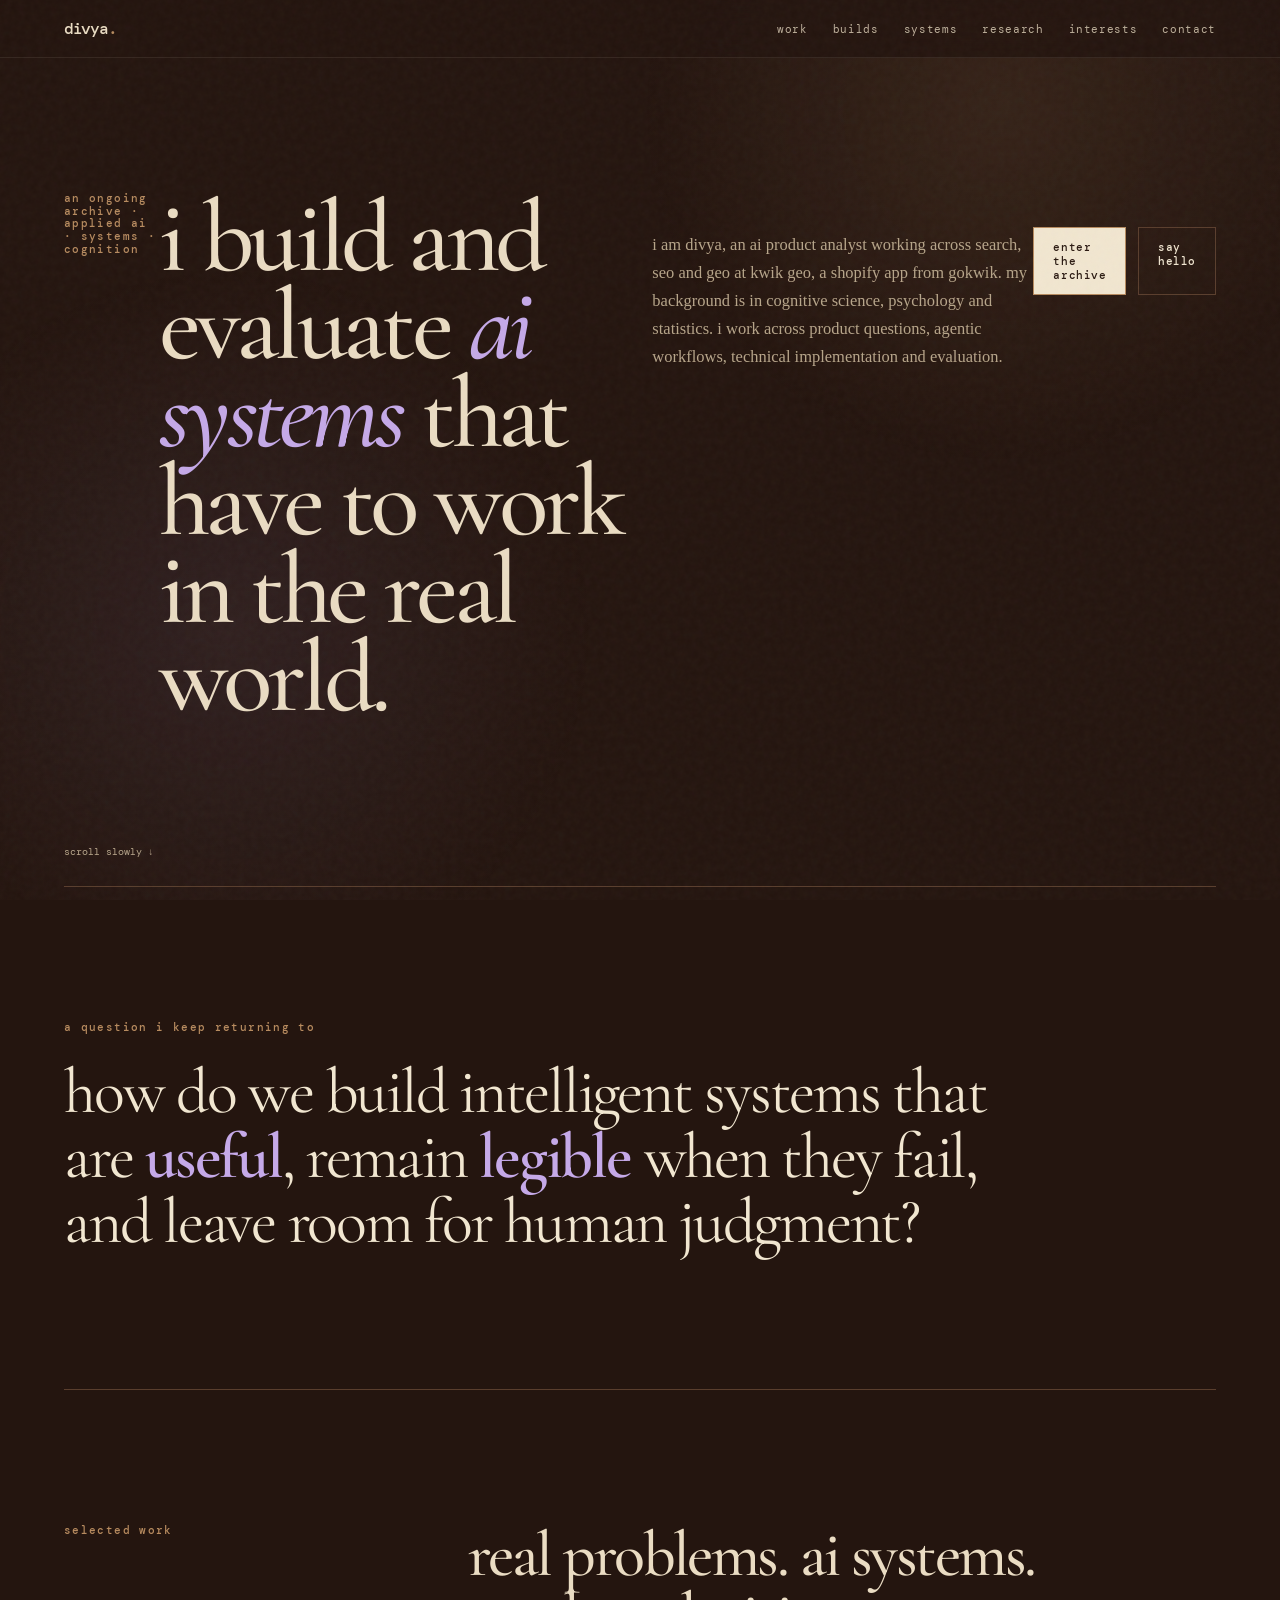
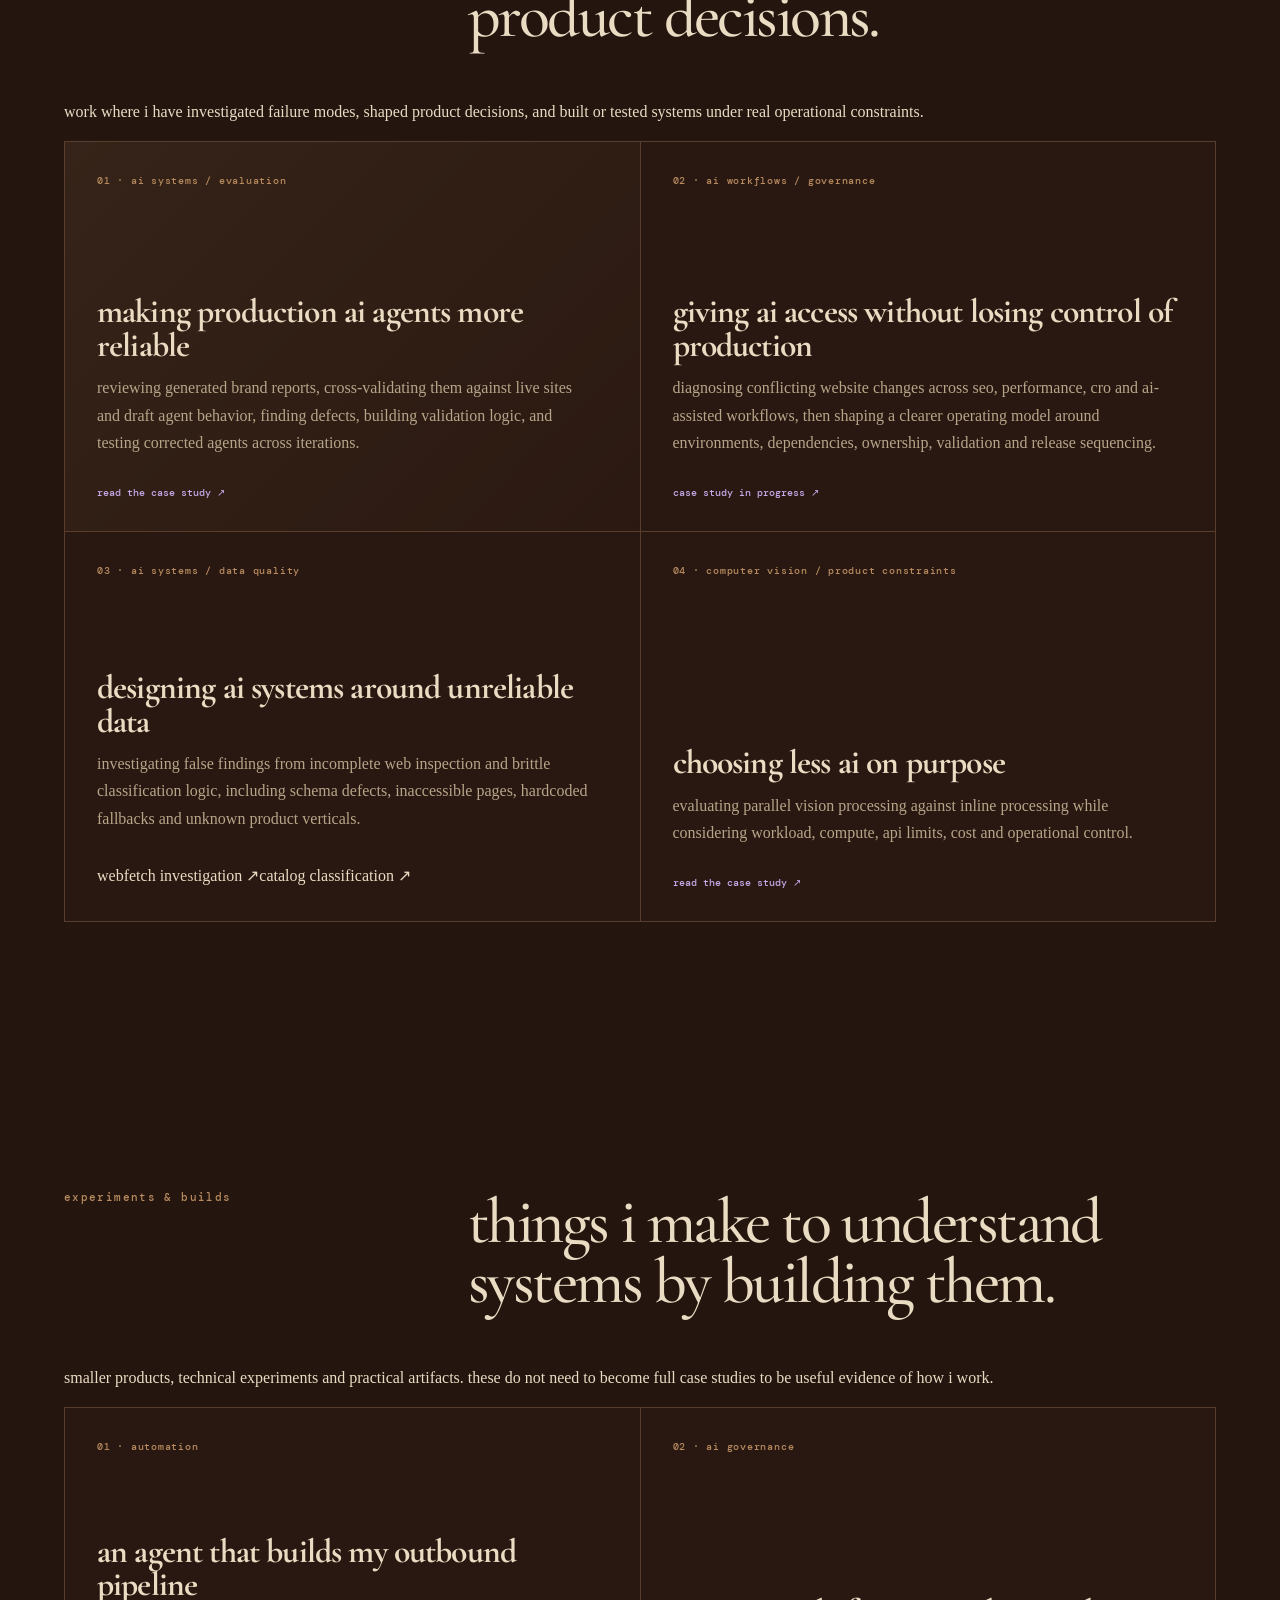
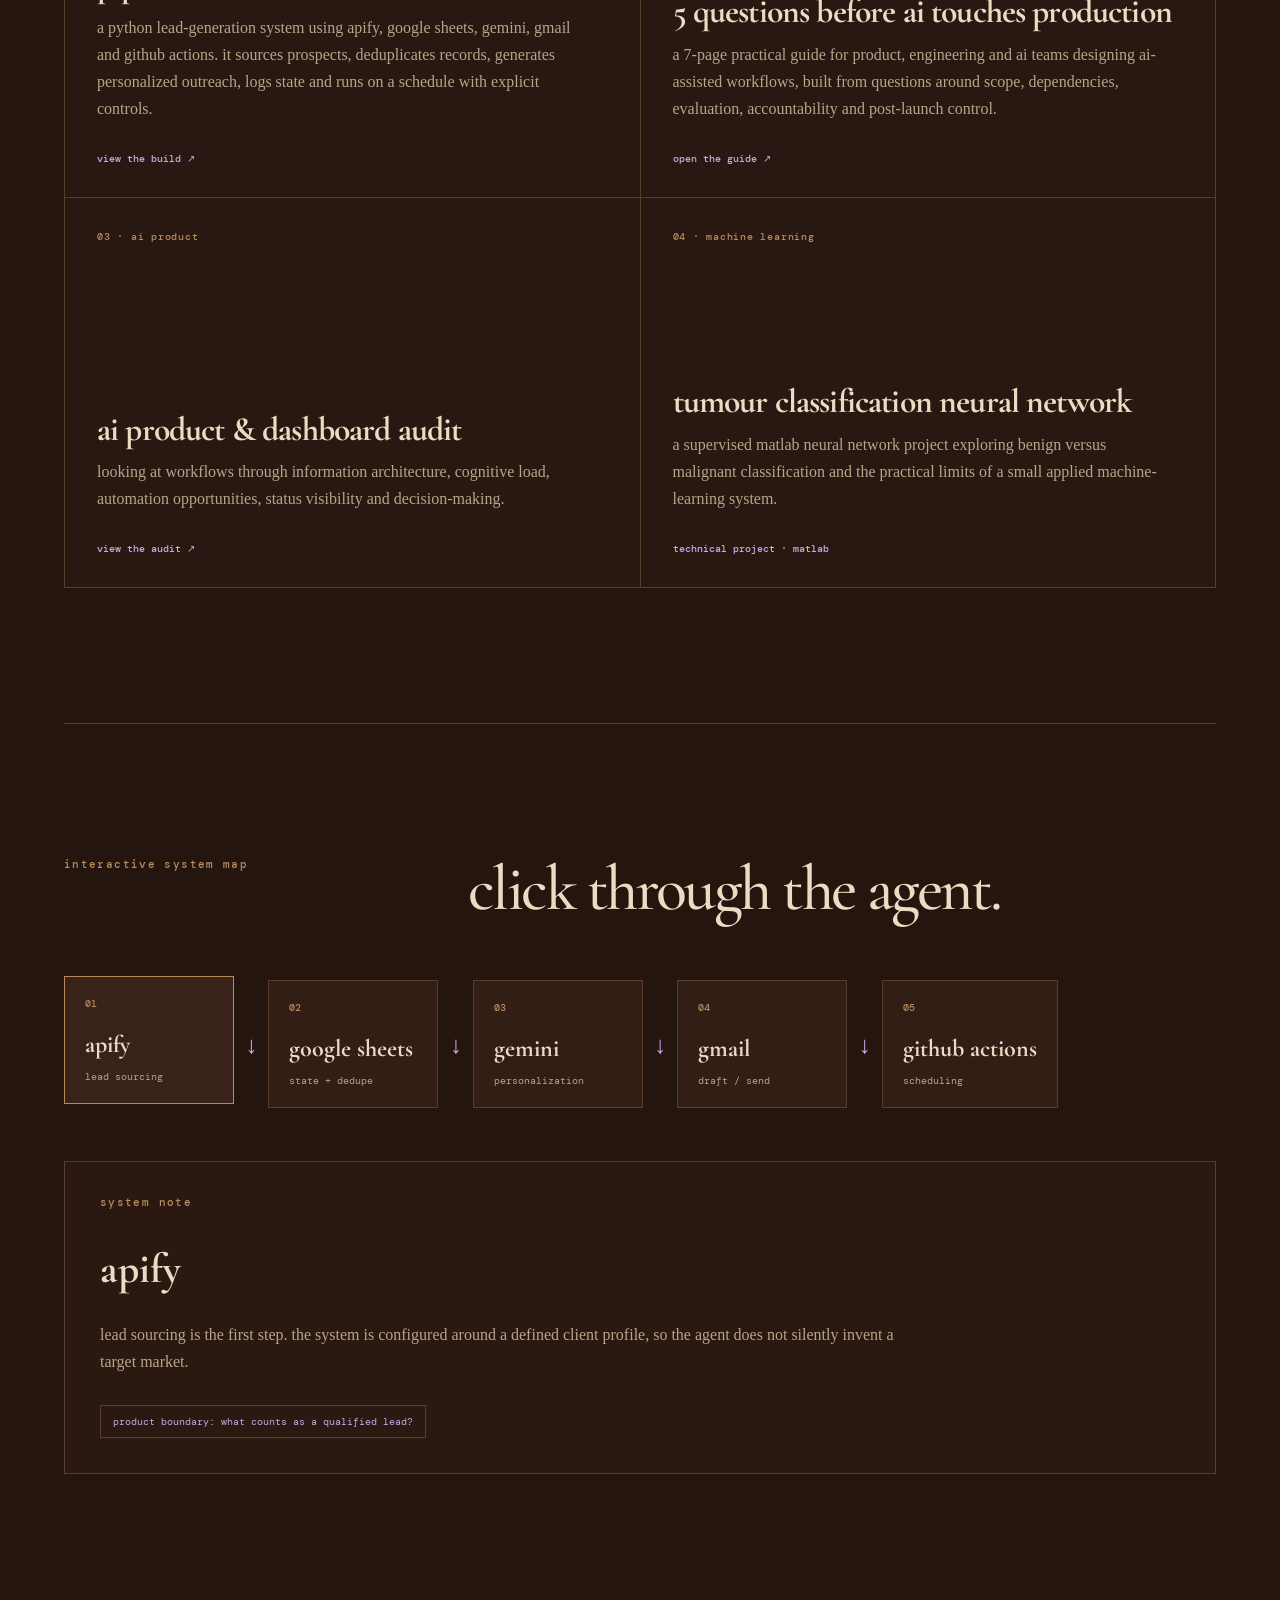
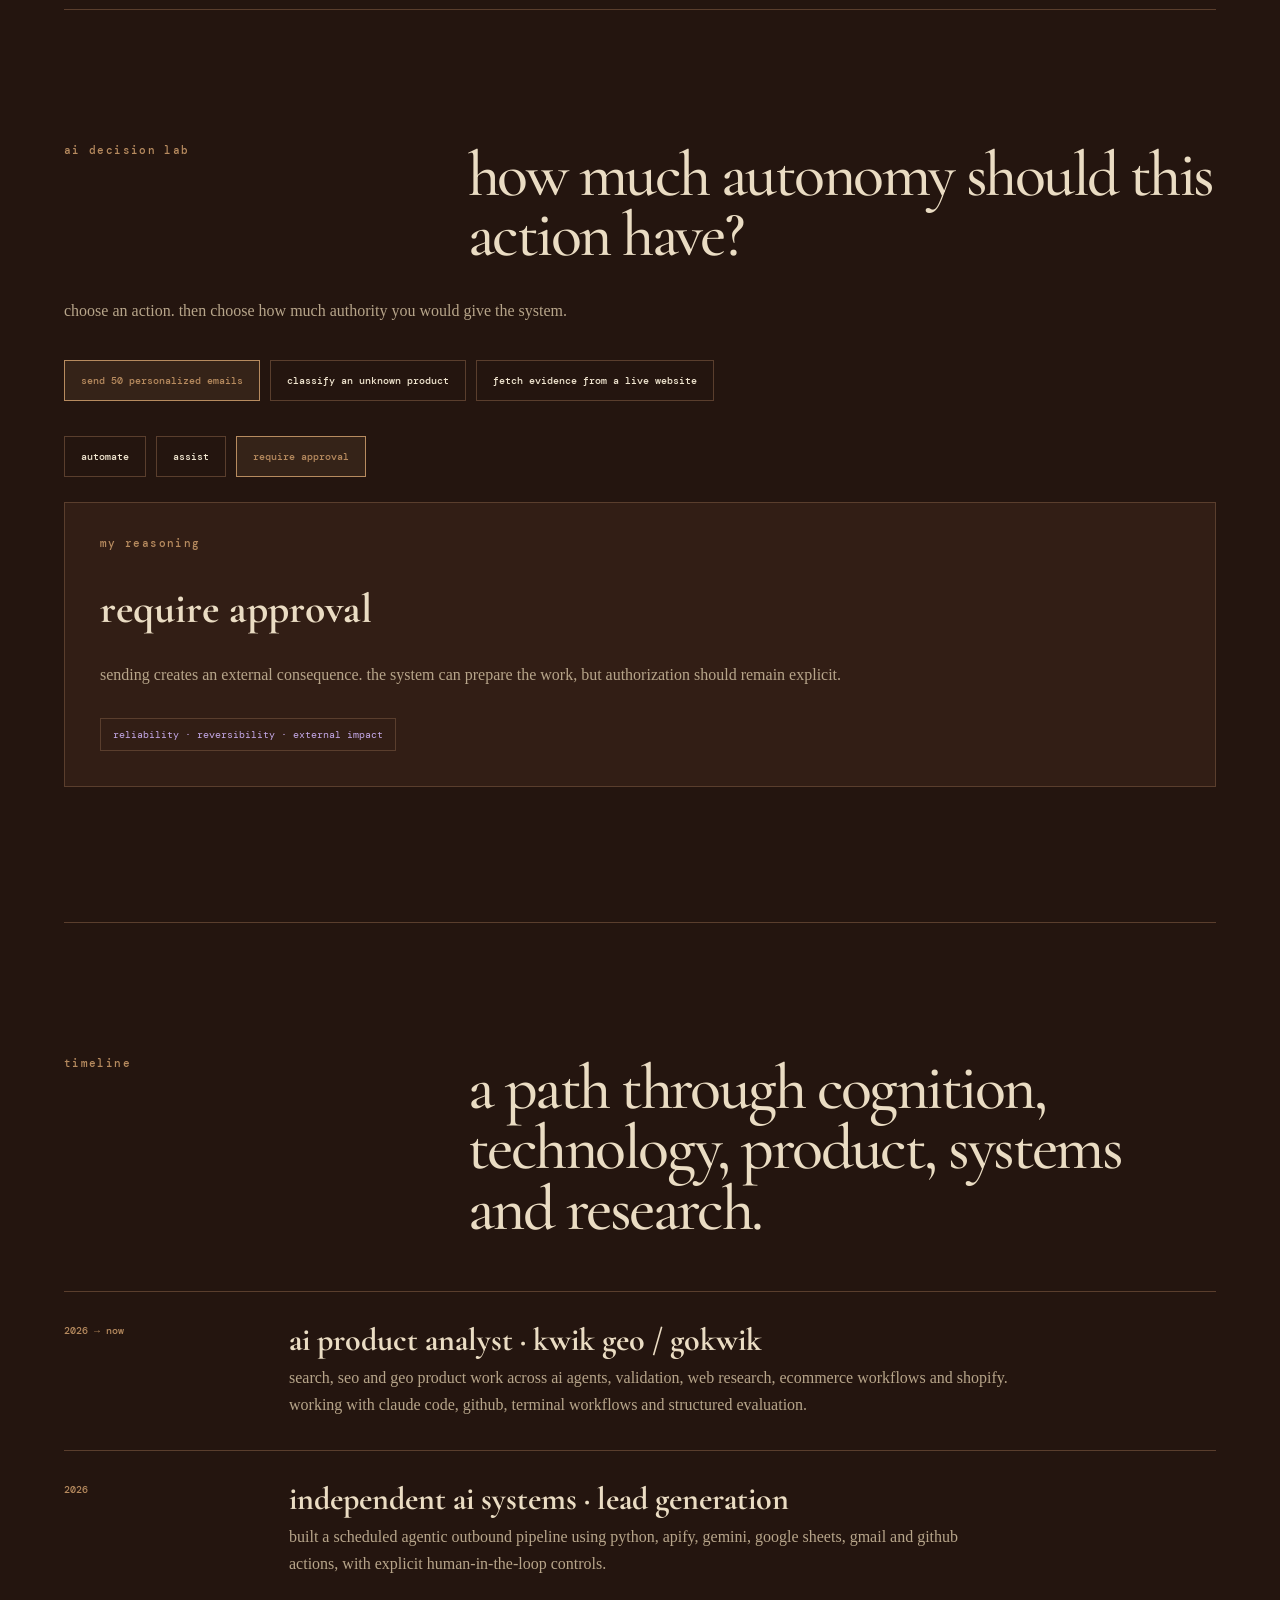
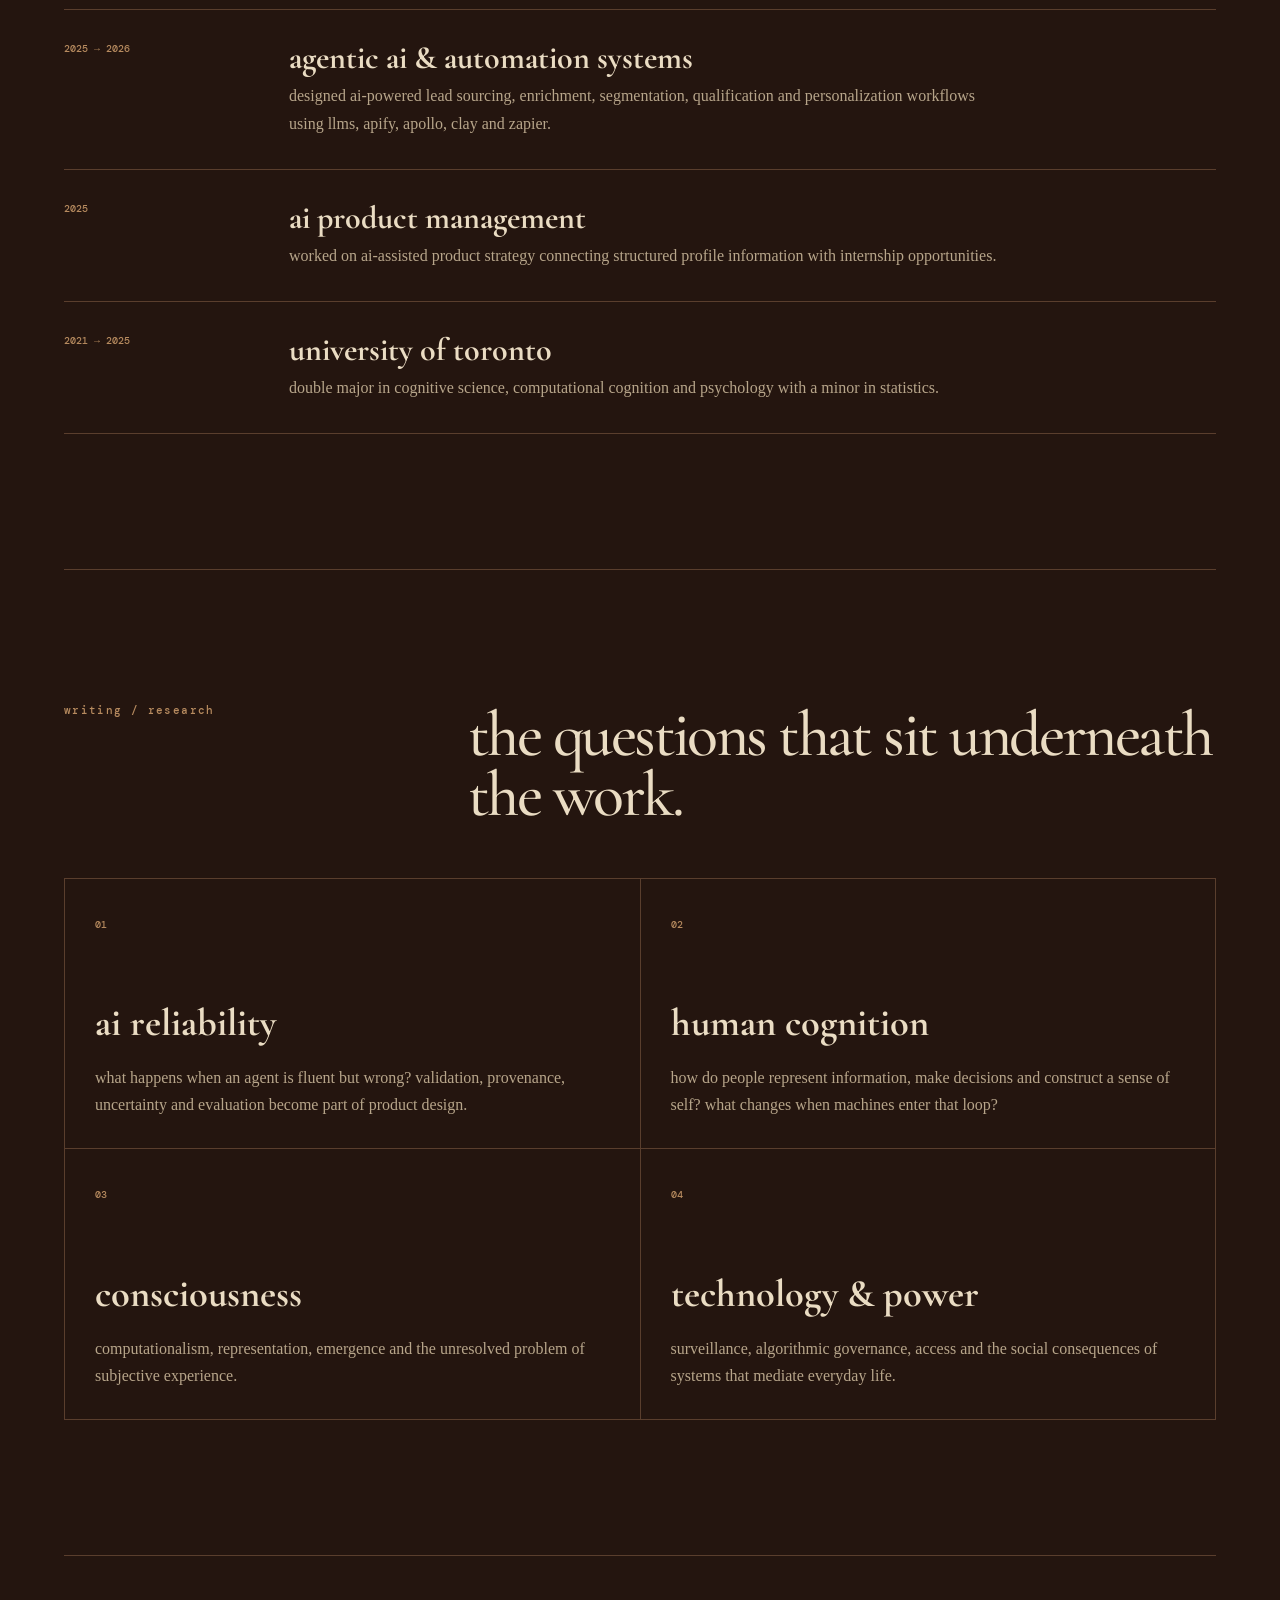
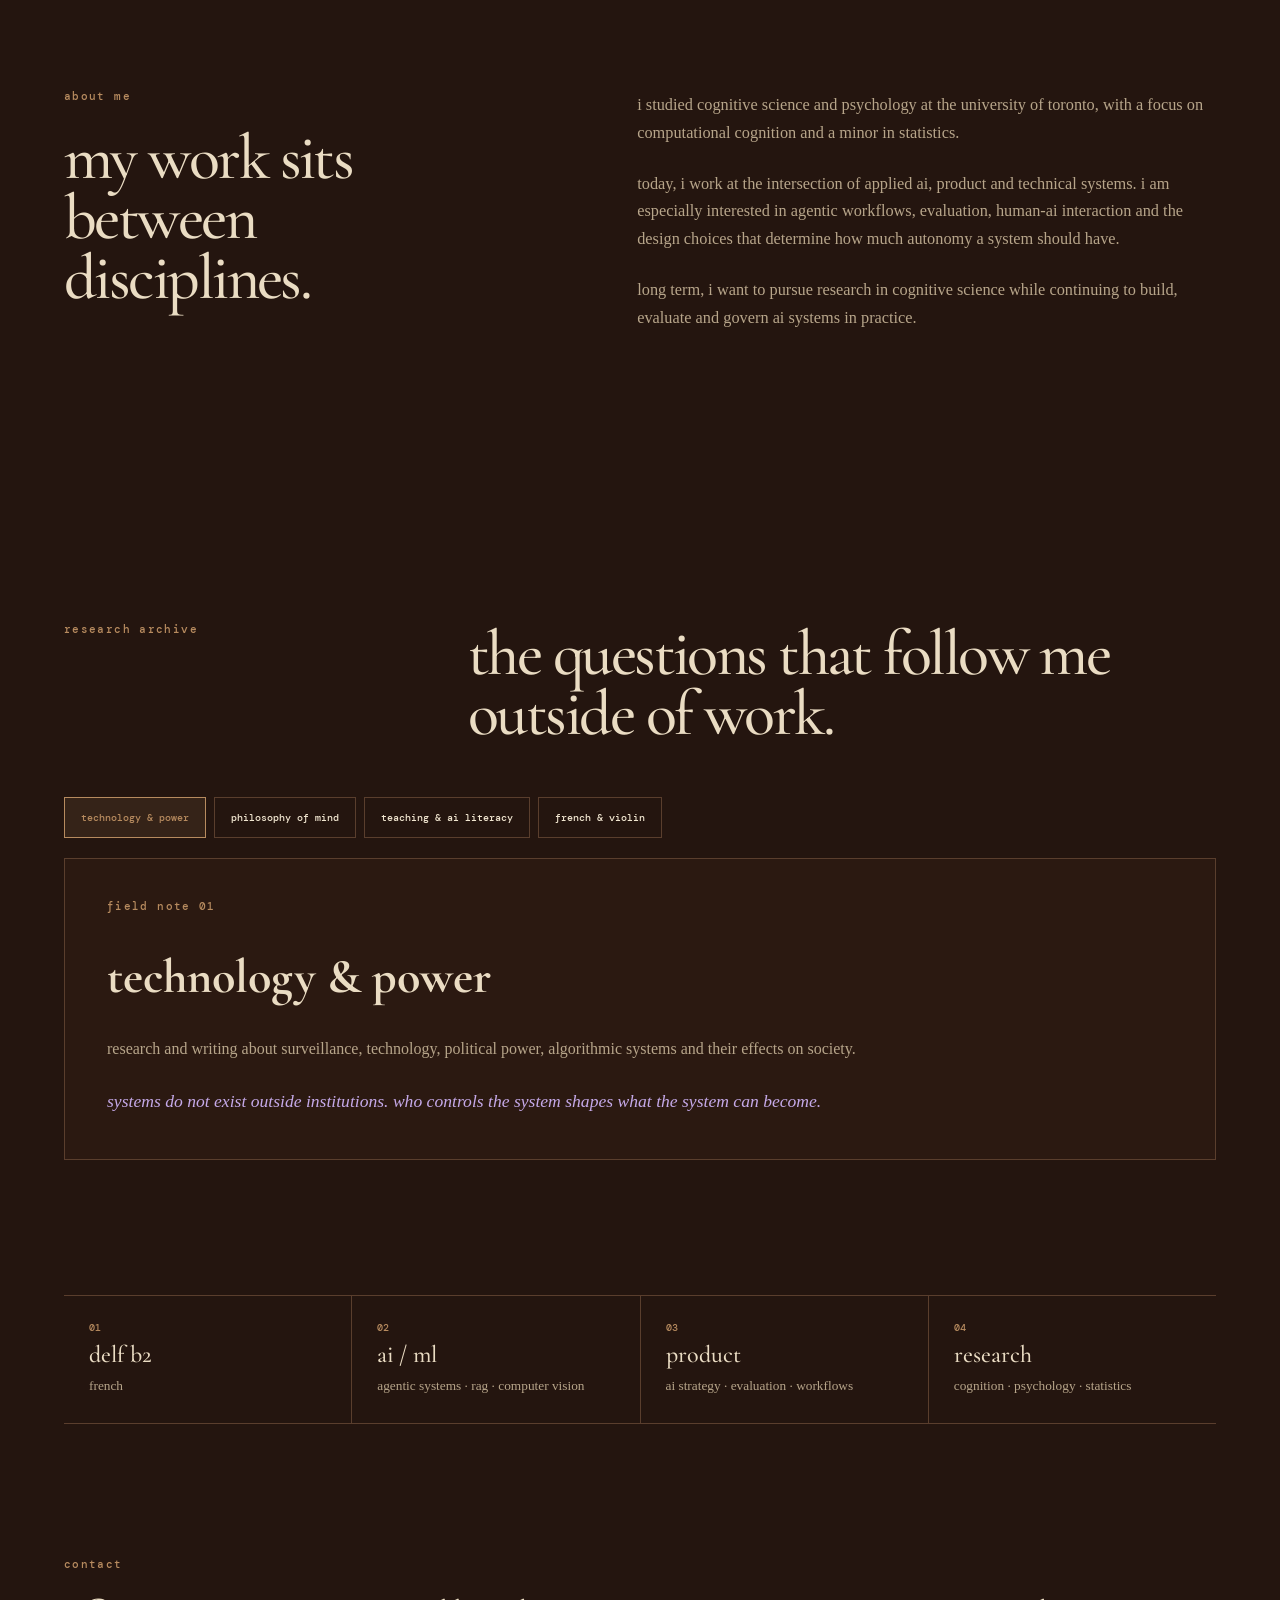
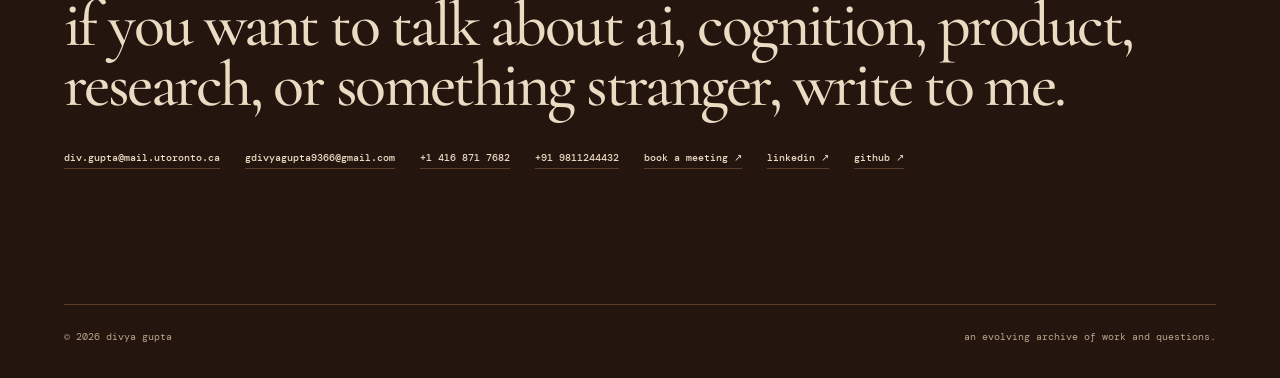
==== commit 7ce4061f: "restructure portfolio into selected work and builds" ====
--- a/index.html
+++ b/index.html
@@ -6,23 +6,27 @@
 <title>divya gupta | archive</title><link rel="stylesheet" href="css/style.css">
 </head>
 <body><div class="grain"></div>
-<header class="site-header"><a class="wordmark" href="#top">divya<span>.</span></a><nav><a href="#work">work</a><a href="#systems">systems</a><a href="#decision-lab">decision lab</a><a href="#thinking">thinking</a><a href="#interests">interests</a><a href="#contact">contact</a></nav></header>
+<header class="site-header"><a class="wordmark" href="#top">divya<span>.</span></a><nav><a href="#work">work</a><a href="#builds">builds</a><a href="#systems">systems</a><a href="#thinking">research</a><a href="#interests">interests</a><a href="#contact">contact</a></nav></header>
 <main id="top">
 <section class="hero section"><p class="eyebrow">an ongoing archive · applied ai · systems · cognition</p><h1>i build and evaluate <em>ai systems</em> that have to work in the real world.</h1><p class="hero-copy">i am divya, an ai product analyst working across search, seo and geo at kwik geo, a shopify app from gokwik. my background is in cognitive science, psychology and statistics. i work across product questions, agentic workflows, technical implementation and evaluation.</p><div class="hero-actions"><a class="button primary" href="#work">enter the archive</a><a class="button secondary" href="#contact">say hello</a></div><p class="scroll-note">scroll slowly ↓</p></section>
 <section class="manifesto section"><p class="eyebrow">a question i keep returning to</p><blockquote>how do we build intelligent systems that are <strong>useful</strong>, remain <strong>legible</strong> when they fail, and leave room for human judgment?</blockquote></section>
-<section id="work" class="section"><div class="section-heading"><p class="eyebrow">selected work</p><h2>systems i have built, investigated, broken apart, and made more reliable.</h2></div><div class="project-grid">
-<article class="project-card featured interactive-card"><button class="card-toggle" aria-expanded="false"><span class="project-number">01 · independent build</span><h3>an agent that builds my outbound pipeline</h3><p>a python lead-generation system using apify, google sheets, gemini, gmail and github actions. it sources prospects, deduplicates records, generates personalized outreach, logs state and runs on a schedule with explicit controls around targeting, spend and sending.</p><span class="card-link">open case study ↗</span></button><div class="card-detail"><p><strong>architecture:</strong> source → deduplicate → personalize → log → draft/send → schedule.</p><p><strong>product question:</strong> where should autonomous execution stop and explicit authorization begin?</p><a href="projects/lead-gen-agent.html">read the full project ↗</a></div></article>
-<a class="project-card" href="projects/agent-reliability.html"><span class="project-number">02 · kwik geo</span><h3>engineering reliable agentic ai systems</h3><p>reviewing generated brand reports, cross-validating them against live sites and draft agent behavior, finding defects, building validation logic, and testing corrected agents across iterations.</p><span class="card-link">read the case study ↗</span></a>
-<a class="project-card" href="projects/webfetch-defect.html"><span class="project-number">03 · kwik geo</span><h3>schema & webfetch defects</h3><p>investigating false findings caused by incomplete schema inspection, inaccessible pages, anti-bot behavior and brittle assumptions shared across agents.</p><span class="card-link">read the case study ↗</span></a>
-<a class="project-card" href="projects/catalog-classification.html"><span class="project-number">04 · kwik geo</span><h3>when an ai system should not guess</h3><p>tracing a hardcoded apparel fallback in a shared catalog optimizer and moving toward a registry-based approach for unknown product verticals.</p><span class="card-link">read the case study ↗</span></a>
-<a class="project-card" href="projects/shopify-vision.html"><span class="project-number">05 · kwik geo</span><h3>choosing less ai on purpose</h3><p>evaluating parallel vision processing against inline processing while considering workload, compute, api limits, cost and operational control.</p><span class="card-link">read the case study ↗</span></a>
-<a class="project-card" href="projects/dashboard-audit.html"><span class="project-number">06 · ai product</span><h3>ai product & dashboard audit</h3><p>looking at workflows through information architecture, cognitive load, automation opportunities, status visibility and decision-making.</p><span class="card-link">read the case study ↗</span></a>
-<a class="project-card" href="projects/cognition-media.html"><span class="project-number">07 · research</span><h3>cognition → media</h3><p>turning questions from cognitive science into accessible writing about minds, computation, consciousness, technology and society.</p><span class="card-link">explore the research ↗</span></a>
+<section id="work" class="section"><div class="section-heading"><p class="eyebrow">selected work</p><h2>real problems. ai systems. product decisions.</h2></div><p class="section-lead">work where i have investigated failure modes, shaped product decisions, and built or tested systems under real operational constraints.</p><div class="project-grid">
+<a class="project-card featured" href="projects/agent-reliability.html"><span class="project-number">01 · ai systems / evaluation</span><h3>making production ai agents more reliable</h3><p>reviewing generated brand reports, cross-validating them against live sites and draft agent behavior, finding defects, building validation logic, and testing corrected agents across iterations.</p><span class="card-link">read the case study ↗</span></a>
+<article class="project-card"><span class="project-number">02 · ai workflows / governance</span><h3>giving ai access without losing control of production</h3><p>diagnosing conflicting website changes across seo, performance, cro and ai-assisted workflows, then shaping a clearer operating model around environments, dependencies, ownership, validation and release sequencing.</p><span class="card-link">case study in progress ↗</span></article>
+<article class="project-card"><span class="project-number">03 · ai systems / data quality</span><h3>designing ai systems around unreliable data</h3><p>investigating false findings from incomplete web inspection and brittle classification logic, including schema defects, inaccessible pages, hardcoded fallbacks and unknown product verticals.</p><div class="card-links"><a href="projects/webfetch-defect.html">webfetch investigation ↗</a><a href="projects/catalog-classification.html">catalog classification ↗</a></div></article>
+<a class="project-card" href="projects/shopify-vision.html"><span class="project-number">04 · computer vision / product constraints</span><h3>choosing less ai on purpose</h3><p>evaluating parallel vision processing against inline processing while considering workload, compute, api limits, cost and operational control.</p><span class="card-link">read the case study ↗</span></a>
+</div></section>
+
+<section id="builds" class="section builds-section"><div class="section-heading"><p class="eyebrow">experiments & builds</p><h2>things i make to understand systems by building them.</h2></div><p class="section-lead">smaller products, technical experiments and practical artifacts. these do not need to become full case studies to be useful evidence of how i work.</p><div class="project-grid">
+<a class="project-card" href="projects/lead-gen-agent.html"><span class="project-number">01 · automation</span><h3>an agent that builds my outbound pipeline</h3><p>a python lead-generation system using apify, google sheets, gemini, gmail and github actions. it sources prospects, deduplicates records, generates personalized outreach, logs state and runs on a schedule with explicit controls.</p><span class="card-link">view the build ↗</span></a>
+<a class="project-card" href="https://tally.so/r/81XYjz" target="_blank" rel="noopener"><span class="project-number">02 · ai governance</span><h3>5 questions before ai touches production</h3><p>a 7-page practical guide for product, engineering and ai teams designing ai-assisted workflows, built from questions around scope, dependencies, evaluation, accountability and post-launch control.</p><span class="card-link">open the guide ↗</span></a>
+<a class="project-card" href="projects/dashboard-audit.html"><span class="project-number">03 · ai product</span><h3>ai product & dashboard audit</h3><p>looking at workflows through information architecture, cognitive load, automation opportunities, status visibility and decision-making.</p><span class="card-link">view the audit ↗</span></a>
+<article class="project-card"><span class="project-number">04 · machine learning</span><h3>tumour classification neural network</h3><p>a supervised matlab neural network project exploring benign versus malignant classification and the practical limits of a small applied machine-learning system.</p><span class="card-link">technical project · matlab</span></article>
 </div></section>
 <section id="systems" class="section systems-section"><div class="section-heading"><p class="eyebrow">interactive system map</p><h2>click through the agent.</h2></div><div class="system-map"><div class="system-node active" data-node="apify"><span>01</span><strong>apify</strong><small>lead sourcing</small></div><div class="system-arrow">↓</div><div class="system-node" data-node="sheets"><span>02</span><strong>google sheets</strong><small>state + dedupe</small></div><div class="system-arrow">↓</div><div class="system-node" data-node="gemini"><span>03</span><strong>gemini</strong><small>personalization</small></div><div class="system-arrow">↓</div><div class="system-node" data-node="gmail"><span>04</span><strong>gmail</strong><small>draft / send</small></div><div class="system-arrow">↓</div><div class="system-node" data-node="actions"><span>05</span><strong>github actions</strong><small>scheduling</small></div></div><div class="system-inspector"><p class="eyebrow">system note</p><h3 id="system-title">apify</h3><p id="system-copy">lead sourcing is the first step. the system is configured around a defined client profile, so the agent does not silently invent a target market.</p><div id="system-question" class="inspector-question">product boundary: what counts as a qualified lead?</div></div></section>
 <section id="decision-lab" class="section decision-section"><div class="section-heading"><p class="eyebrow">ai decision lab</p><h2>how much autonomy should this action have?</h2></div><p class="lab-intro">choose an action. then choose how much authority you would give the system.</p><div class="decision-actions"><button class="decision-action active" data-action="email">send 50 personalized emails</button><button class="decision-action" data-action="classify">classify an unknown product</button><button class="decision-action" data-action="research">fetch evidence from a live website</button></div><div class="authority-scale"><button data-level="automate">automate</button><button data-level="assist">assist</button><button data-level="approve">require approval</button></div><div class="decision-output"><p class="eyebrow">my reasoning</p><h3 id="decision-title">require approval</h3><p id="decision-copy">sending creates an external consequence. the system can prepare the work, but authorization should remain explicit.</p><div id="decision-tradeoff" class="tradeoff">reliability · reversibility · external impact</div></div></section>
 <section id="timeline" class="section timeline-section"><div class="section-heading"><p class="eyebrow">timeline</p><h2>a path through cognition, technology, product, systems and research.</h2></div><div class="timeline"><article><time>2026 → now</time><div><h3>ai product analyst · kwik geo / gokwik</h3><p>search, seo and geo product work across ai agents, validation, web research, ecommerce workflows and shopify. working with claude code, github, terminal workflows and structured evaluation.</p></div></article><article><time>2026</time><div><h3>independent ai systems · lead generation</h3><p>built a scheduled agentic outbound pipeline using python, apify, gemini, google sheets, gmail and github actions, with explicit human-in-the-loop controls.</p></div></article><article><time>2025 → 2026</time><div><h3>agentic ai & automation systems</h3><p>designed ai-powered lead sourcing, enrichment, segmentation, qualification and personalization workflows using llms, apify, apollo, clay and zapier.</p></div></article><article><time>2025</time><div><h3>ai product management</h3><p>worked on ai-assisted product strategy connecting structured profile information with internship opportunities.</p></div></article><article><time>2021 → 2025</time><div><h3>university of toronto</h3><p>double major in cognitive science, computational cognition and psychology with a minor in statistics.</p></div></article></div></section>
-<section id="thinking" class="section thinking-section"><p class="eyebrow">things i keep thinking about</p><div class="thought-grid"><div><span>01</span><h3>ai reliability</h3><p>what happens when an agent is fluent but wrong? validation, provenance, uncertainty and evaluation become part of product design.</p></div><div><span>02</span><h3>human cognition</h3><p>how do people represent information, make decisions and construct a sense of self? what changes when machines enter that loop?</p></div><div><span>03</span><h3>consciousness</h3><p>computationalism, representation, emergence and the unresolved problem of subjective experience.</p></div><div><span>04</span><h3>technology & power</h3><p>surveillance, algorithmic governance, access and the social consequences of systems that mediate everyday life.</p></div></div></section>
+<section id="thinking" class="section thinking-section"><div class="section-heading"><p class="eyebrow">writing / research</p><h2>the questions that sit underneath the work.</h2></div><div class="thought-grid"><div><span>01</span><h3>ai reliability</h3><p>what happens when an agent is fluent but wrong? validation, provenance, uncertainty and evaluation become part of product design.</p></div><div><span>02</span><h3>human cognition</h3><p>how do people represent information, make decisions and construct a sense of self? what changes when machines enter that loop?</p></div><div><span>03</span><h3>consciousness</h3><p>computationalism, representation, emergence and the unresolved problem of subjective experience.</p></div><div><span>04</span><h3>technology & power</h3><p>surveillance, algorithmic governance, access and the social consequences of systems that mediate everyday life.</p></div></div></section>
 <section id="about" class="section about-section"><div><p class="eyebrow">about me</p><h2>my work sits between disciplines.</h2></div><div class="body-copy"><p>i studied cognitive science and psychology at the university of toronto, with a focus on computational cognition and a minor in statistics.</p><p>today, i work at the intersection of applied ai, product and technical systems. i am especially interested in agentic workflows, evaluation, human-ai interaction and the design choices that determine how much autonomy a system should have.</p><p>long term, i want to pursue research in cognitive science while continuing to build, evaluate and govern ai systems in practice.</p></div></section>
 <section id="interests" class="section interests-section"><div class="section-heading"><p class="eyebrow">research archive</p><h2>the questions that follow me outside of work.</h2></div><div class="archive-tabs"><button class="archive-tab active" data-topic="power">technology & power</button><button class="archive-tab" data-topic="mind">philosophy of mind</button><button class="archive-tab" data-topic="literacy">teaching & ai literacy</button><button class="archive-tab" data-topic="language">french & violin</button></div><div class="archive-note"><p class="eyebrow" id="archive-label">field note 01</p><h3 id="archive-title">technology & power</h3><p id="archive-copy">research and writing about surveillance, technology, political power, algorithmic systems and their effects on society.</p><span id="archive-fragment">systems do not exist outside institutions. who controls the system shapes what the system can become.</span></div></section>
 <section class="section credentials"><div class="credential"><span>01</span><strong>delf b2</strong><small>french</small></div><div class="credential"><span>02</span><strong>ai / ml</strong><small>agentic systems · rag · computer vision</small></div><div class="credential"><span>03</span><strong>product</strong><small>ai strategy · evaluation · workflows</small></div><div class="credential"><span>04</span><strong>research</strong><small>cognition · psychology · statistics</small></div></section>
--- a/css/style.css
+++ b/css/style.css
@@ -1,2 +1,4 @@
 @import url('https://fonts.googleapis.com/css2?family=Cormorant+Garamond:wght@400;500;600;700&family=DM+Mono:wght@400;500&display=swap');
-:root{--bg:#24150f;--bg2:#2d1b13;--ink:#eadcc3;--muted:#b7a58a;--line:#5a3e2d;--panel:#321e15;--cream:#f1e6d0;--accent:#b78b5f;--accent2:#c5a9e8;--max:1180px}*{box-sizing:border-box}html{scroll-behavior:smooth}body{margin:0;background:var(--bg);color:var(--ink);font-family:Georgia,'Times New Roman',serif;line-height:1.7}body:before{content:'';position:fixed;inset:0;pointer-events:none;background:radial-gradient(circle at 78% 12%,rgba(183,139,95,.12),transparent 28%),radial-gradient(circle at 18% 70%,rgba(197,169,232,.08),transparent 30%);z-index:-2}.grain{position:fixed;inset:0;pointer-events:none;opacity:.05;background-image:url("data:image/svg+xml,%3Csvg viewBox='0 0 180 180' xmlns='http://www.w3.org/2000/svg'%3E%3Cfilter id='n'%3E%3CfeTurbulence type='fractalNoise' baseFrequency='.75' numOctaves='4' stitchTiles='stitch'/%3E%3C/filter%3E%3Crect width='100%25' height='100%25' filter='url(%23n)' opacity='.7'/%3E%3C/svg%3E");z-index:20}.site-header{position:sticky;top:0;z-index:15;display:flex;justify-content:space-between;align-items:center;padding:18px 5vw;background:rgba(36,21,15,.88);backdrop-filter:blur(12px);border-bottom:1px solid rgba(234,220,195,.09)}a{color:inherit;text-decoration:none}.wordmark{font:500 1rem 'DM Mono',monospace;letter-spacing:-.08em}.wordmark span{color:var(--accent)}nav{display:flex;gap:25px;font:400 .68rem 'DM Mono',monospace;letter-spacing:.06em}nav a{opacity:.78;transition:.2s}nav a:hover{opacity:1;color:var(--accent)}.section{width:min(var(--max),90vw);margin:auto;padding:135px 0}.hero{min-height:92vh;display:flex;justify-content:center;align-items:flex-start;position:relative}.hero-symbol{position:absolute;right:3%;top:17%;font:400 15rem/1 'Cormorant Garamond',Georgia,serif;color:rgba(183,139,95,.1);animation:float 7s ease-in-out infinite}@keyframes float{50%{transform:translateY(-15px) rotate(4deg)}}.eyebrow{margin:0 0 24px;font:500 .66rem/1.2 'DM Mono',monospace;letter-spacing:.13em;color:var(--accent)}h1,h2,h3,blockquote{font-family:'Cormorant Garamond',Georgia,serif}h1{max-width:980px;margin:0;font-size:clamp(4rem,8vw,8rem);font-weight:500;line-height:.86;letter-spacing:-.045em}h1 em{color:var(--accent2);font-style:italic}.hero-copy{max-width:680px;margin:38px 0 0;color:var(--muted);font-size:1.03rem}.hero-actions{display:flex;gap:12px;margin-top:34px}.button{padding:12px 19px;border:1px solid var(--line);font:500 .68rem 'DM Mono',monospace;letter-spacing:.05em;transition:.25s}.button.primary{border-color:var(--accent);background:var(--cream);color:#2b1a12}.button.secondary{background:transparent;color:var(--cream)}.button:hover{transform:translateY(-3px);background:var(--accent);color:#21130d;border-color:var(--accent)}.scroll-note{position:absolute;bottom:18px;left:0;font:400 .6rem 'DM Mono',monospace;color:var(--muted)}.manifesto{border-top:1px solid var(--line);border-bottom:1px solid var(--line)}blockquote{margin:0;max-width:1000px;font-size:clamp(2.2rem,5vw,5rem);line-height:1.02;letter-spacing:-.035em;color:var(--cream)}blockquote strong{color:var(--accent2);font-weight:600}.section-heading{display:grid;grid-template-columns:1fr 2fr;gap:30px;margin-bottom:52px}h2{margin:0;font-size:clamp(2.8rem,5vw,5.4rem);line-height:.94;font-weight:500;letter-spacing:-.04em}.project-grid{display:grid;grid-template-columns:repeat(2,1fr);border-top:1px solid var(--line);border-left:1px solid var(--line)}.project-card{min-height:390px;padding:32px;border-right:1px solid var(--line);border-bottom:1px solid var(--line);display:flex;flex-direction:column;background:rgba(50,30,21,.45);transition:.3s}.project-card:hover{background:rgba(90,62,45,.42);transform:translateY(-4px)}.project-card.featured{background:linear-gradient(135deg,rgba(183,139,95,.12),rgba(50,30,21,.5))}.project-number{font:500 .6rem 'DM Mono',monospace;color:var(--accent);letter-spacing:.08em}.project-card h3{margin:auto 0 12px;font-size:2.1rem;line-height:1;letter-spacing:-.025em}.project-card p{margin:0 0 30px;color:var(--muted);max-width:500px}.card-link{font:500 .63rem 'DM Mono',monospace;color:var(--accent2)}.timeline-section{border-top:1px solid var(--line)}.timeline{border-top:1px solid var(--line)}.timeline article{display:grid;grid-template-columns:180px 1fr;gap:45px;padding:32px 0;border-bottom:1px solid var(--line)}.timeline time{font:500 .62rem 'DM Mono',monospace;color:var(--accent)}.timeline h3{margin:0 0 8px;font-size:2rem;line-height:1}.timeline p{margin:0;color:var(--muted);max-width:720px}.thinking-section{border-top:1px solid var(--line)}.thought-grid{display:grid;grid-template-columns:repeat(2,1fr);gap:1px;background:var(--line);border:1px solid var(--line)}.thought-grid>div{padding:30px;background:var(--bg);min-height:260px}.thought-grid span{font:500 .62rem 'DM Mono',monospace;color:var(--accent)}.thought-grid h3{font-size:2.4rem;margin:55px 0 8px}.thought-grid p{color:var(--muted);margin:0}.about-section{border-top:1px solid var(--line);display:grid;grid-template-columns:1fr 1.3fr;gap:10vw}.body-copy{color:var(--muted);font-size:1.02rem}.body-copy p{margin:0 0 23px}.credentials{display:grid;grid-template-columns:repeat(4,1fr);border-top:1px solid var(--line);gap:1px;background:var(--line);padding:0}.credential{padding:25px;background:var(--bg);display:flex;flex-direction:column;gap:6px}.credential span{font:500 .62rem 'DM Mono',monospace;color:var(--accent)}.credential strong{font:500 1.5rem 'Cormorant Garamond',serif}.credential small{color:var(--muted)}.contact{border-top:1px solid var(--line)}.contact>p:not(.eyebrow){color:var(--muted)}.contact-links{display:flex;flex-wrap:wrap;gap:12px 25px;margin-top:35px;font:500 .64rem 'DM Mono',monospace}.contact-links a{border-bottom:1px solid var(--line);padding-bottom:4px}.contact-links a:hover{color:var(--cream);border-color:var(--accent)}.site-footer{width:90vw;max-width:var(--max);margin:auto;padding:25px 0 35px;border-top:1px solid var(--line);display:flex;justify-content:space-between;gap:20px;font:.6rem 'DM Mono',monospace;color:var(--muted)}@media(max-width:760px){.site-header{padding:16px 5vw}nav{gap:12px}nav a:nth-child(2),nav a:nth-child(3){display:none}.section{padding:90px 0}.hero{min-height:88vh}.hero-symbol{font-size:9rem;top:15%;right:0}h1{font-size:clamp(3.5rem,16vw,6rem)}.section-heading,.about-section{grid-template-columns:1fr;gap:25px}.project-grid,.thought-grid{grid-template-columns:1fr}.project-card{min-height:330px}.timeline article{grid-template-columns:1fr;gap:10px}.credentials{grid-template-columns:repeat(2,1fr)}.site-footer{flex-direction:column}}
+:root{--bg:#24150f;--bg2:#2d1b13;--ink:#eadcc3;--muted:#b7a58a;--line:#5a3e2d;--panel:#321e15;--cream:#f1e6d0;--accent:#b78b5f;--accent2:#c5a9e8;--max:1180px}*{box-sizing:border-box}html{scroll-behavior:smooth}body{margin:0;background:var(--bg);color:var(--ink);font-family:Georgia,'Times New Roman',serif;line-height:1.7}body:before{content:'';position:fixed;inset:0;pointer-events:none;background:radial-gradient(circle at 78% 12%,rgba(183,139,95,.12),transparent 28%),radial-gradient(circle at 18% 70%,rgba(197,169,232,.08),transparent 30%);z-index:-2}.grain{position:fixed;inset:0;pointer-events:none;opacity:.05;background-image:url("data:image/svg+xml,%3Csvg viewBox='0 0 180 180' xmlns='http://www.w3.org/2000/svg'%3E%3Cfilter id='n'%3E%3CfeTurbulence type='fractalNoise' baseFrequency='.75' numOctaves='4' stitchTiles='stitch'/%3E%3C/filter%3E%3Crect width='100%25' height='100%25' filter='url(%23n)' opacity='.7'/%3E%3C/svg%3E");z-index:20}.site-header{position:sticky;top:0;z-index:15;display:flex;justify-content:space-between;align-items:center;padding:18px 5vw;background:rgba(36,21,15,.88);backdrop-filter:blur(12px);border-bottom:1px solid rgba(234,220,195,.09)}a{color:inherit;text-decoration:none}.wordmark{font:500 1rem 'DM Mono',monospace;letter-spacing:-.08em}.wordmark span{color:var(--accent)}nav{display:flex;gap:25px;font:400 .68rem 'DM Mono',monospace;letter-spacing:.06em}nav a{opacity:.78;transition:.2s}nav a:hover{opacity:1;color:var(--accent)}.section{width:min(var(--max),90vw);margin:auto;padding:135px 0}.hero{min-height:92vh;display:flex;justify-content:center;align-items:flex-start;position:relative}.eyebrow{margin:0 0 24px;font:500 .66rem/1.2 'DM Mono',monospace;letter-spacing:.13em;color:var(--accent)}h1,h2,h3,blockquote{font-family:'Cormorant Garamond',Georgia,serif}h1{max-width:980px;margin:0;font-size:clamp(4rem,8vw,8rem);font-weight:500;line-height:.86;letter-spacing:-.045em}h1 em{color:var(--accent2);font-style:italic}.hero-copy{max-width:680px;margin:38px 0 0;color:var(--muted);font-size:1.03rem}.hero-actions{display:flex;gap:12px;margin-top:34px}.button{padding:12px 19px;border:1px solid var(--line);font:500 .68rem 'DM Mono',monospace;letter-spacing:.05em;transition:.25s}.button.primary{border-color:var(--accent);background:var(--cream);color:#2b1a12}.button.secondary{background:transparent;color:var(--cream)}.button:hover{transform:translateY(-3px);background:var(--accent);color:#21130d;border-color:var(--accent)}.scroll-note{position:absolute;bottom:18px;left:0;font:400 .6rem 'DM Mono',monospace;color:var(--muted)}.manifesto{border-top:1px solid var(--line);border-bottom:1px solid var(--line)}blockquote{margin:0;max-width:1000px;font-size:clamp(2.2rem,5vw,5rem);line-height:1.02;letter-spacing:-.035em;color:var(--cream)}blockquote strong{color:var(--accent2);font-weight:600}.section-heading{display:grid;grid-template-columns:1fr 2fr;gap:30px;margin-bottom:52px}h2{margin:0;font-size:clamp(2.8rem,5vw,5.4rem);line-height:.94;font-weight:500;letter-spacing:-.04em}.project-grid{display:grid;grid-template-columns:repeat(2,1fr);border-top:1px solid var(--line);border-left:1px solid var(--line)}.project-card{min-height:390px;padding:32px;border-right:1px solid var(--line);border-bottom:1px solid var(--line);display:flex;flex-direction:column;background:rgba(50,30,21,.45);transition:.3s}.project-card:hover{background:rgba(90,62,45,.42);transform:translateY(-4px)}.project-card.featured{background:linear-gradient(135deg,rgba(183,139,95,.12),rgba(50,30,21,.5))}.project-number{font:500 .6rem 'DM Mono',monospace;color:var(--accent);letter-spacing:.08em}.project-card h3{margin:auto 0 12px;font-size:2.1rem;line-height:1;letter-spacing:-.025em}.project-card p{margin:0 0 30px;color:var(--muted);max-width:500px}.card-link{font:500 .63rem 'DM Mono',monospace;color:var(--accent2)}.card-toggle{display:flex;flex:1;flex-direction:column;text-align:left;color:inherit;background:none;border:0;font:inherit;padding:0;cursor:pointer}.card-detail{max-height:0;overflow:hidden;transition:max-height .45s ease,margin-top .3s ease;border-top:0 solid var(--line)}.project-card.expanded .card-detail{max-height:260px;margin-top:20px;padding-top:18px;border-top-width:1px}.card-detail p{margin:0 0 10px;color:var(--muted);font-size:.9rem}.card-detail a{font:500 .65rem 'DM Mono',monospace;color:var(--accent2)}.timeline-section{border-top:1px solid var(--line)}.timeline{border-top:1px solid var(--line)}.timeline article{display:grid;grid-template-columns:180px 1fr;gap:45px;padding:32px 0;border-bottom:1px solid var(--line)}.timeline time{font:500 .62rem 'DM Mono',monospace;color:var(--accent)}.timeline h3{margin:0 0 8px;font-size:2rem;line-height:1}.timeline p{margin:0;color:var(--muted);max-width:720px}.thinking-section{border-top:1px solid var(--line)}.thought-grid{display:grid;grid-template-columns:repeat(2,1fr);gap:1px;background:var(--line);border:1px solid var(--line)}.thought-grid>div{padding:30px;background:var(--bg);min-height:260px}.thought-grid span{font:500 .62rem 'DM Mono',monospace;color:var(--accent)}.thought-grid h3{font-size:2.4rem;margin:55px 0 8px}.thought-grid p{color:var(--muted);margin:0}.about-section{border-top:1px solid var(--line);display:grid;grid-template-columns:1fr 1.3fr;gap:10vw}.body-copy{color:var(--muted);font-size:1.02rem}.body-copy p{margin:0 0 23px}.credentials{display:grid;grid-template-columns:repeat(4,1fr);border-top:1px solid var(--line);gap:1px;background:var(--line);padding:0}.credential{padding:25px;background:var(--bg);display:flex;flex-direction:column;gap:6px}.credential span{font:500 .62rem 'DM Mono',monospace;color:var(--accent)}.credential strong{font:500 1.5rem 'Cormorant Garamond',serif}.credential small{color:var(--muted)}.contact{border-top:1px solid var(--line)}.contact>p:not(.eyebrow){color:var(--muted)}.contact-links{display:flex;flex-wrap:wrap;gap:12px 25px;margin-top:35px;font:500 .64rem 'DM Mono',monospace}.contact-links a{border-bottom:1px solid var(--line);padding-bottom:4px}.contact-links a:hover{color:var(--cream);border-color:var(--accent)}.systems-section{border-top:1px solid var(--line)}.system-map{display:flex;align-items:center;gap:10px;overflow-x:auto;padding:8px 0 28px}.system-node{min-width:170px;padding:20px;border:1px solid var(--line);background:var(--panel);cursor:pointer;transition:.25s}.system-node:hover,.system-node.active{border-color:var(--accent);transform:translateY(-4px);background:#382219}.system-node span{display:block;font:500 .6rem 'DM Mono',monospace;color:var(--accent);margin-bottom:15px}.system-node strong,.system-node small{display:block}.system-node strong{font-family:'Cormorant Garamond',serif;font-size:1.5rem}.system-node small{font:400 .62rem 'DM Mono',monospace;color:var(--muted);margin-top:5px}.system-arrow{color:var(--accent2);font:1.5rem 'DM Mono',monospace}.system-inspector{margin-top:25px;padding:35px;background:rgba(50,30,21,.55);border:1px solid var(--line);min-height:230px}.system-inspector h3{font-size:2.6rem;margin:0 0 8px}.system-inspector p:not(.eyebrow){color:var(--muted);max-width:800px}.inspector-question,.tradeoff{display:inline-block;margin-top:14px;padding:9px 12px;border:1px solid var(--line);font:400 .65rem 'DM Mono',monospace;color:var(--accent2)}.decision-section{border-top:1px solid var(--line)}.lab-intro{color:var(--muted);margin-top:-20px}.decision-actions{display:flex;flex-wrap:wrap;gap:10px;margin:35px 0}.decision-action,.authority-scale button,.archive-tab{padding:13px 16px;background:transparent;border:1px solid var(--line);color:var(--cream);font:500 .65rem 'DM Mono',monospace;cursor:pointer;transition:.2s}.decision-action:hover,.decision-action.active,.authority-scale button:hover,.authority-scale button.selected,.archive-tab:hover,.archive-tab.active{border-color:var(--accent);background:rgba(183,139,95,.12);color:var(--accent)}.authority-scale{display:flex;gap:10px;margin-bottom:25px}.decision-output{padding:35px;border:1px solid var(--line);background:var(--panel)}.decision-output h3{font-size:2.6rem;margin:0 0 8px}.decision-output p:not(.eyebrow){color:var(--muted);max-width:800px}.archive-tabs{display:flex;flex-wrap:wrap;gap:8px;margin-bottom:20px}.archive-note{border:1px solid var(--line);background:rgba(50,30,21,.55);padding:42px;min-height:280px}.archive-note h3{font-size:3rem;margin:0 0 10px}.archive-note>p:not(.eyebrow){color:var(--muted);max-width:760px}.archive-note span{display:block;margin-top:25px;color:var(--accent2);font-style:italic;font-size:1.1rem}.site-footer{width:90vw;max-width:var(--max);margin:auto;padding:25px 0 35px;border-top:1px solid var(--line);display:flex;justify-content:space-between;gap:20px;font:.6rem 'DM Mono',monospace;color:var(--muted)}
+@media(max-width:900px){nav{gap:12px}nav a:nth-child(2),nav a:nth-child(3){display:none}.system-map{flex-wrap:wrap}.system-arrow{display:none}}
+@media(max-width:760px){.site-header{padding:16px 5vw}.section{padding:90px 0}.hero{min-height:88vh}h1{font-size:clamp(3.5rem,16vw,6rem)}.section-heading,.about-section{grid-template-columns:1fr;gap:25px}.project-grid,.thought-grid{grid-template-columns:1fr}.project-card{min-height:330px}.timeline article{grid-template-columns:1fr;gap:10px}.credentials{grid-template-columns:repeat(2,1fr)}.site-footer{flex-direction:column}.system-map{display:grid;grid-template-columns:1fr}.system-node{min-width:0}.authority-scale{flex-direction:column}.archive-note{padding:28px}}
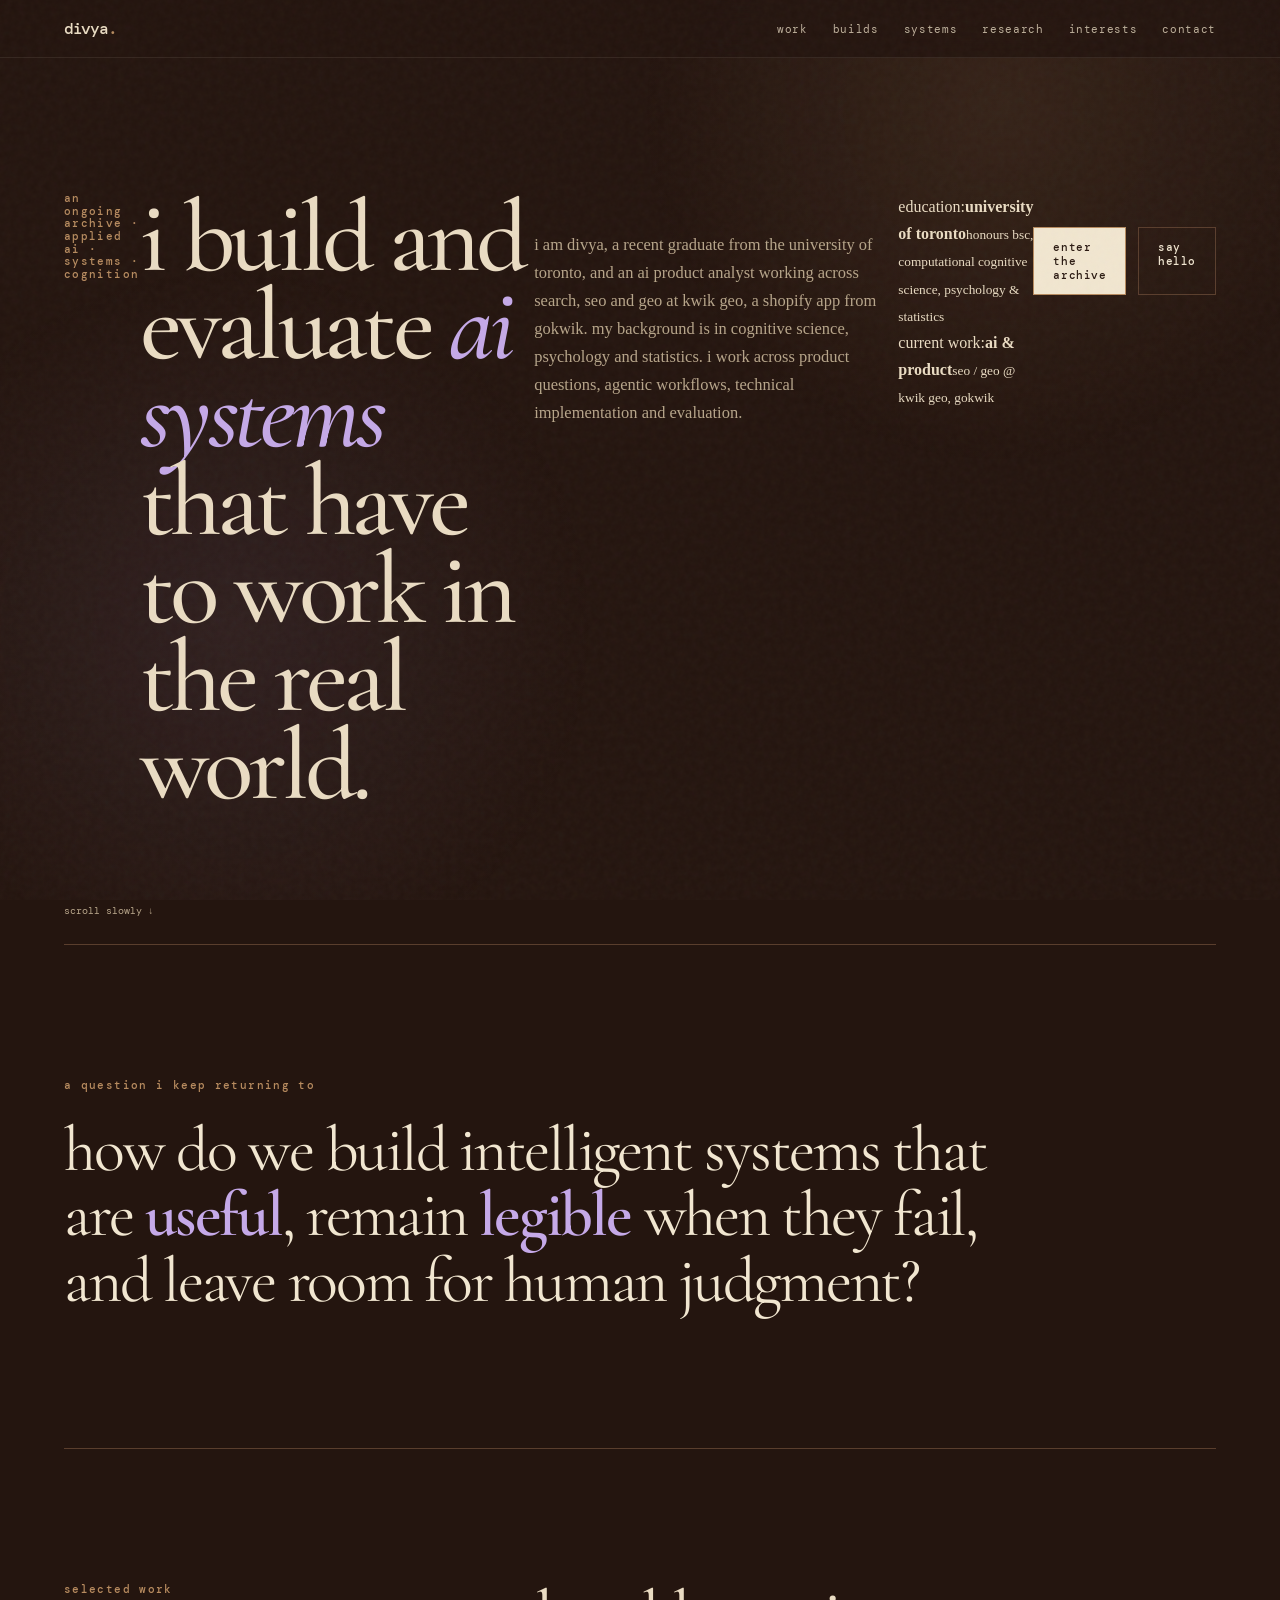
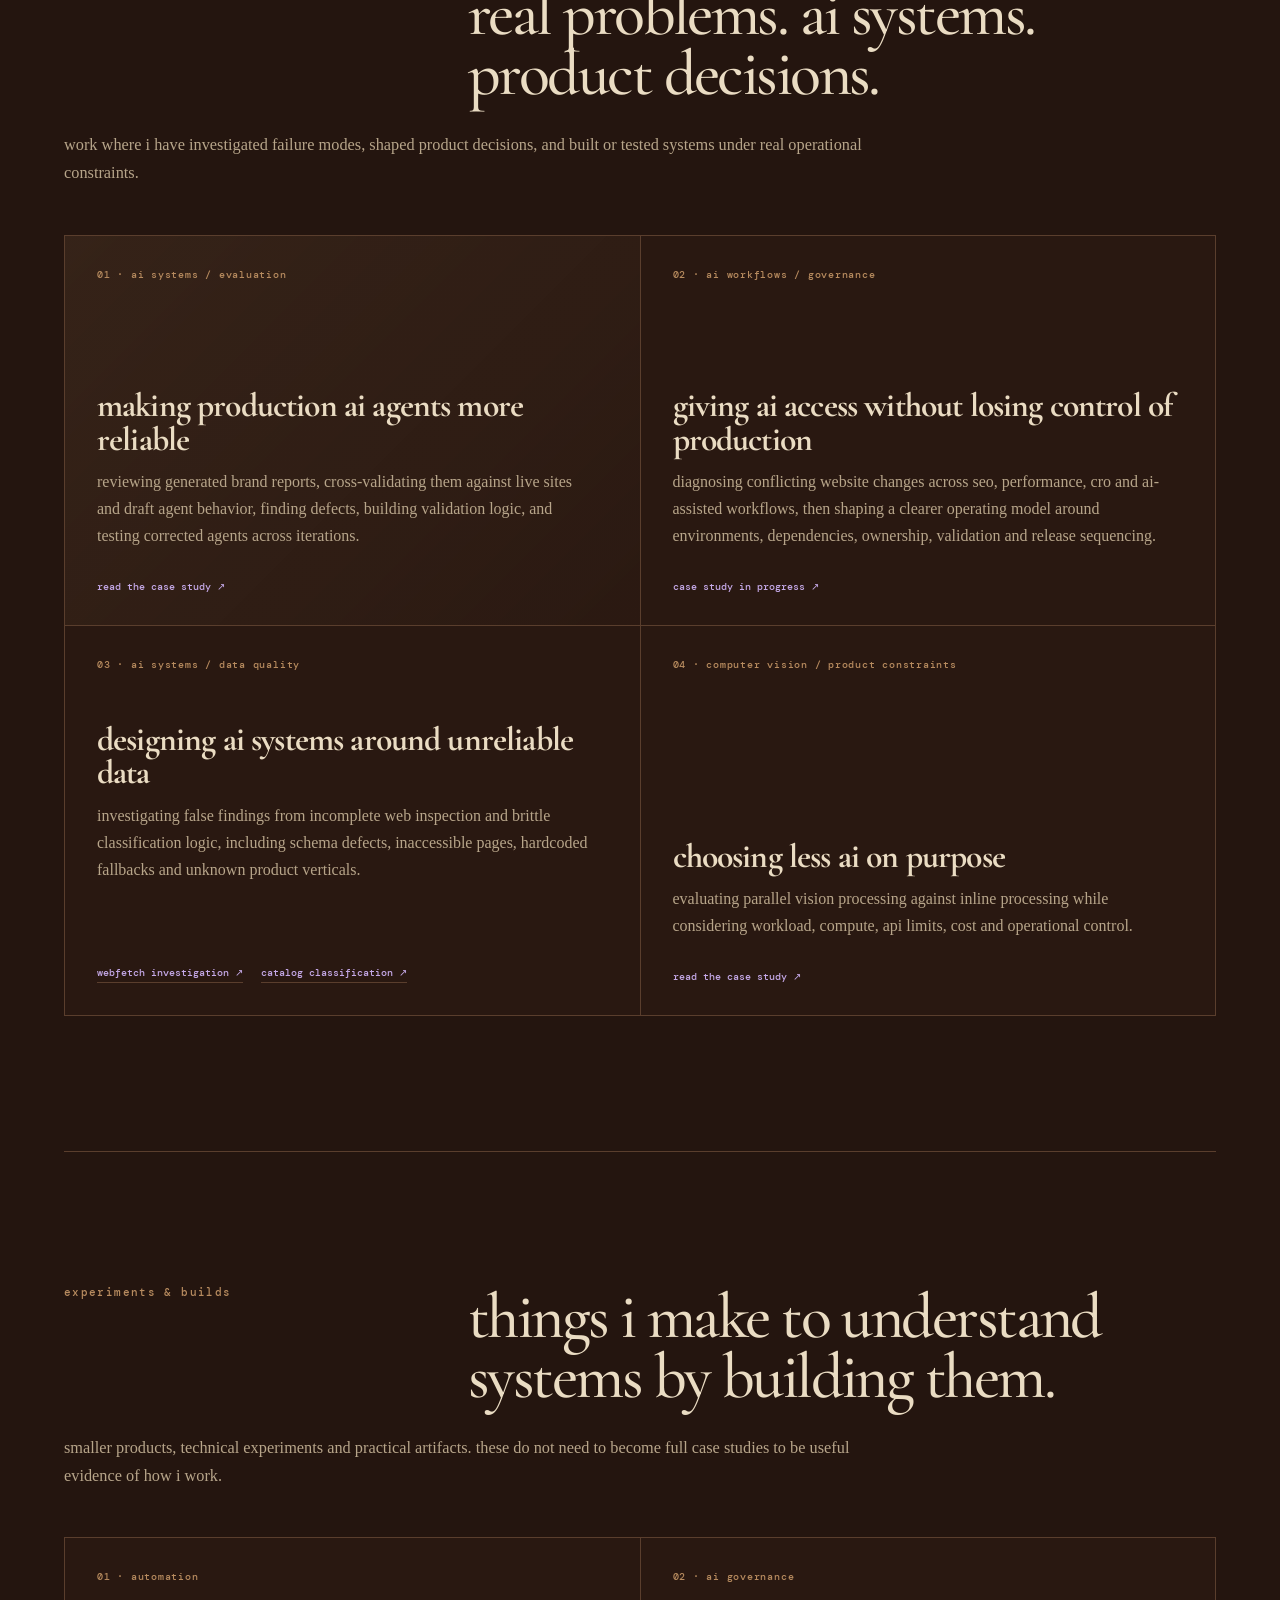
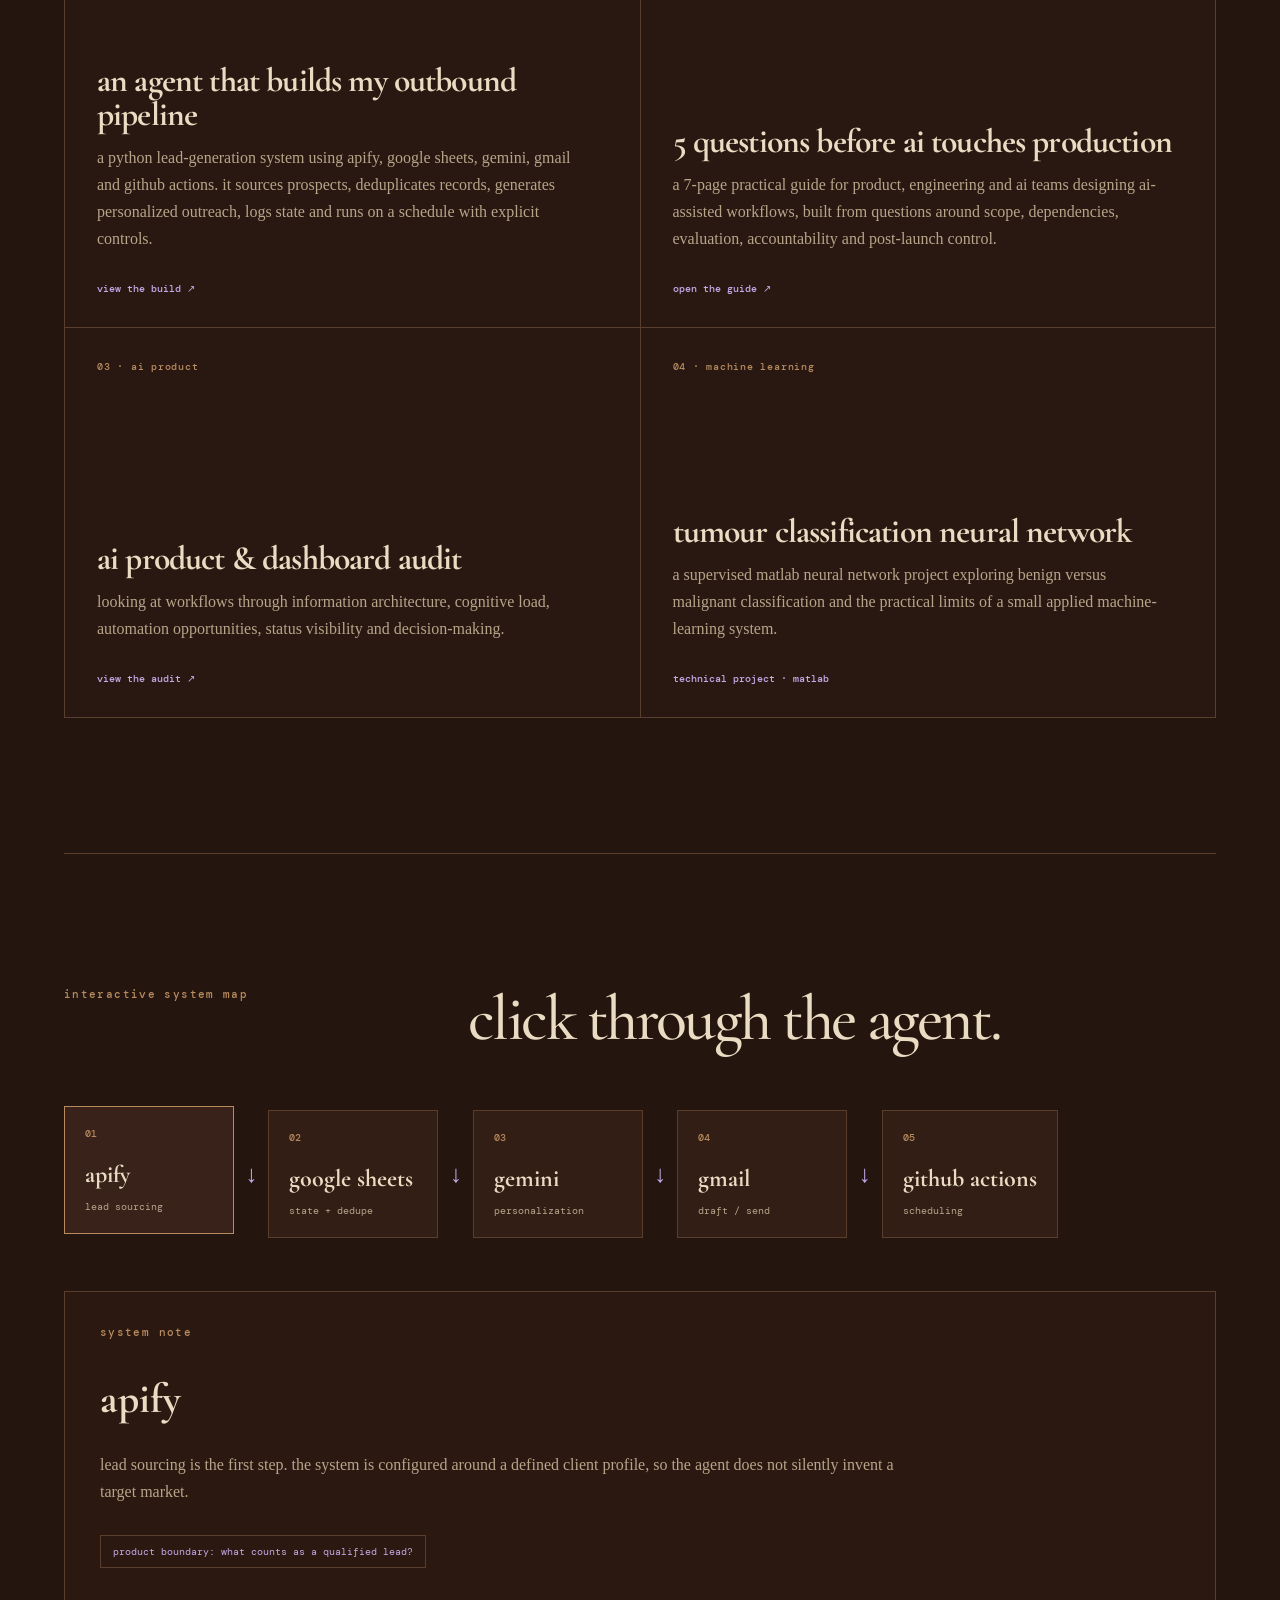
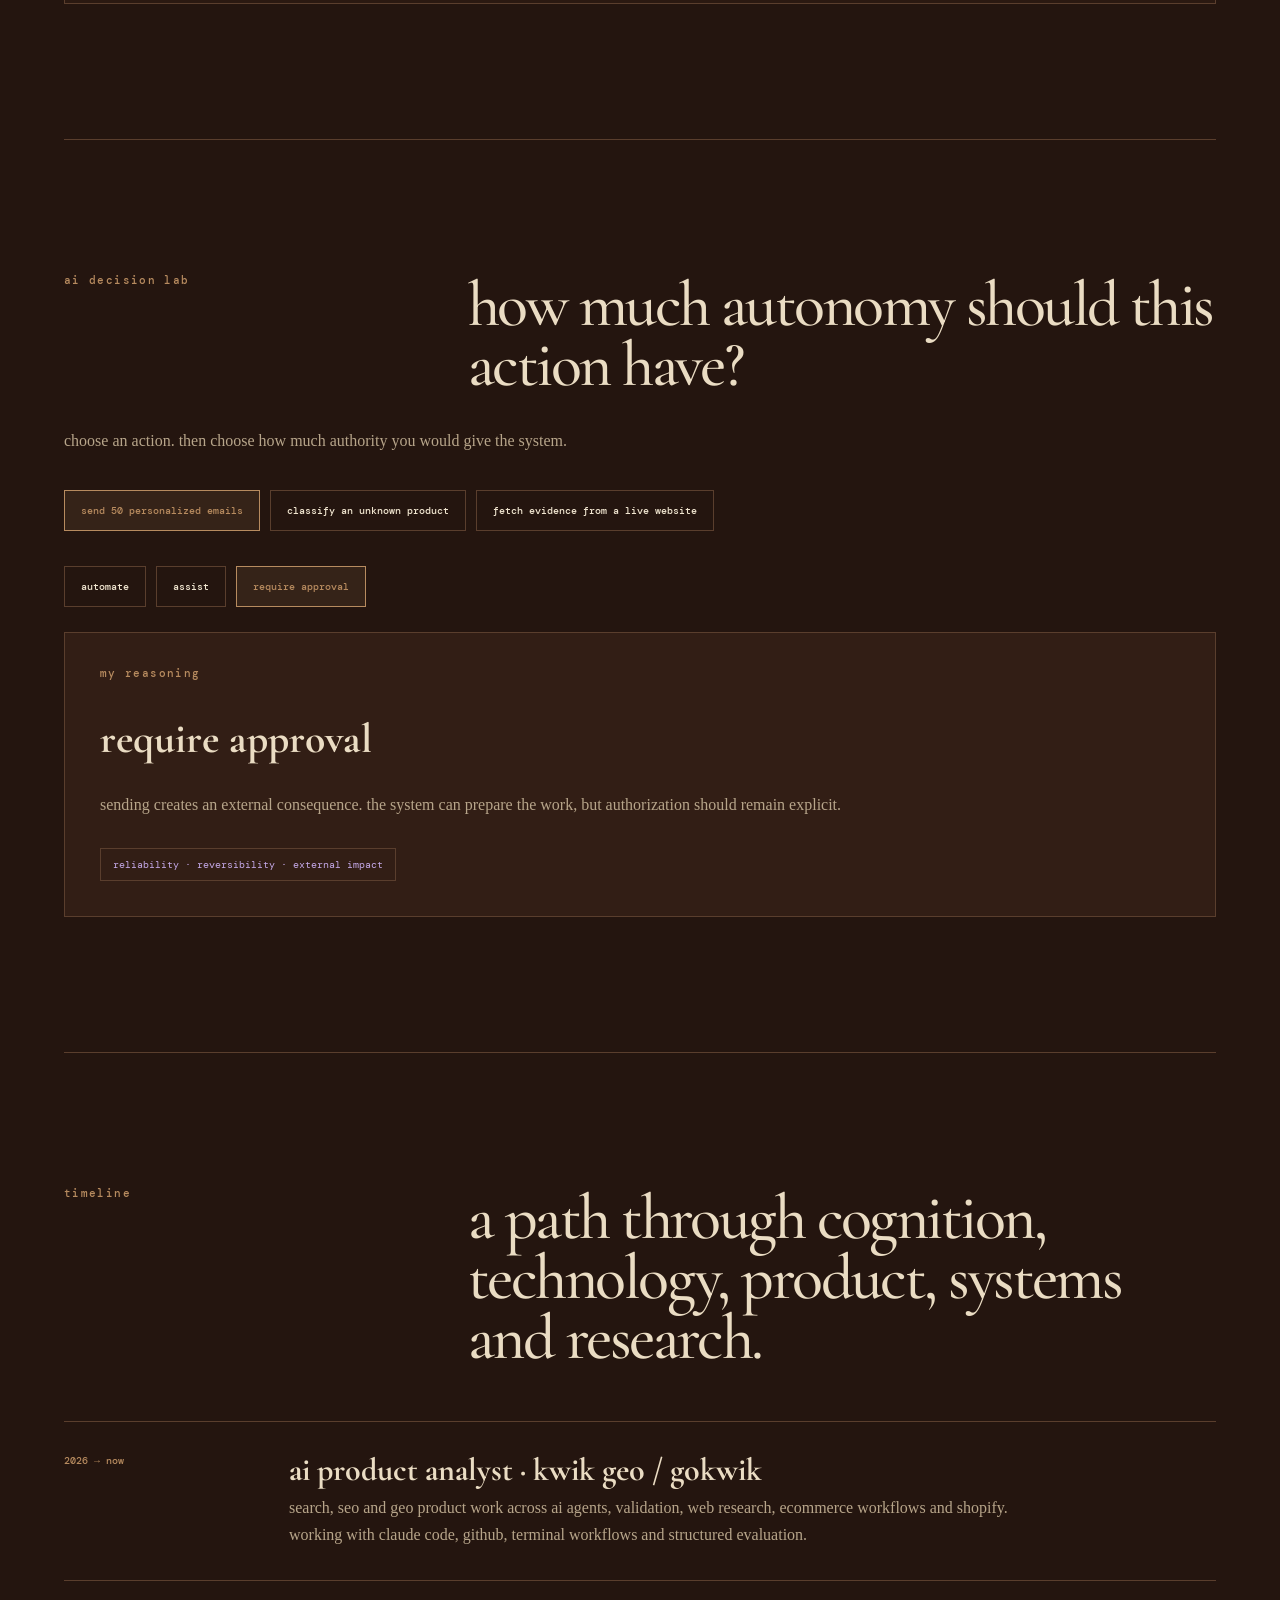
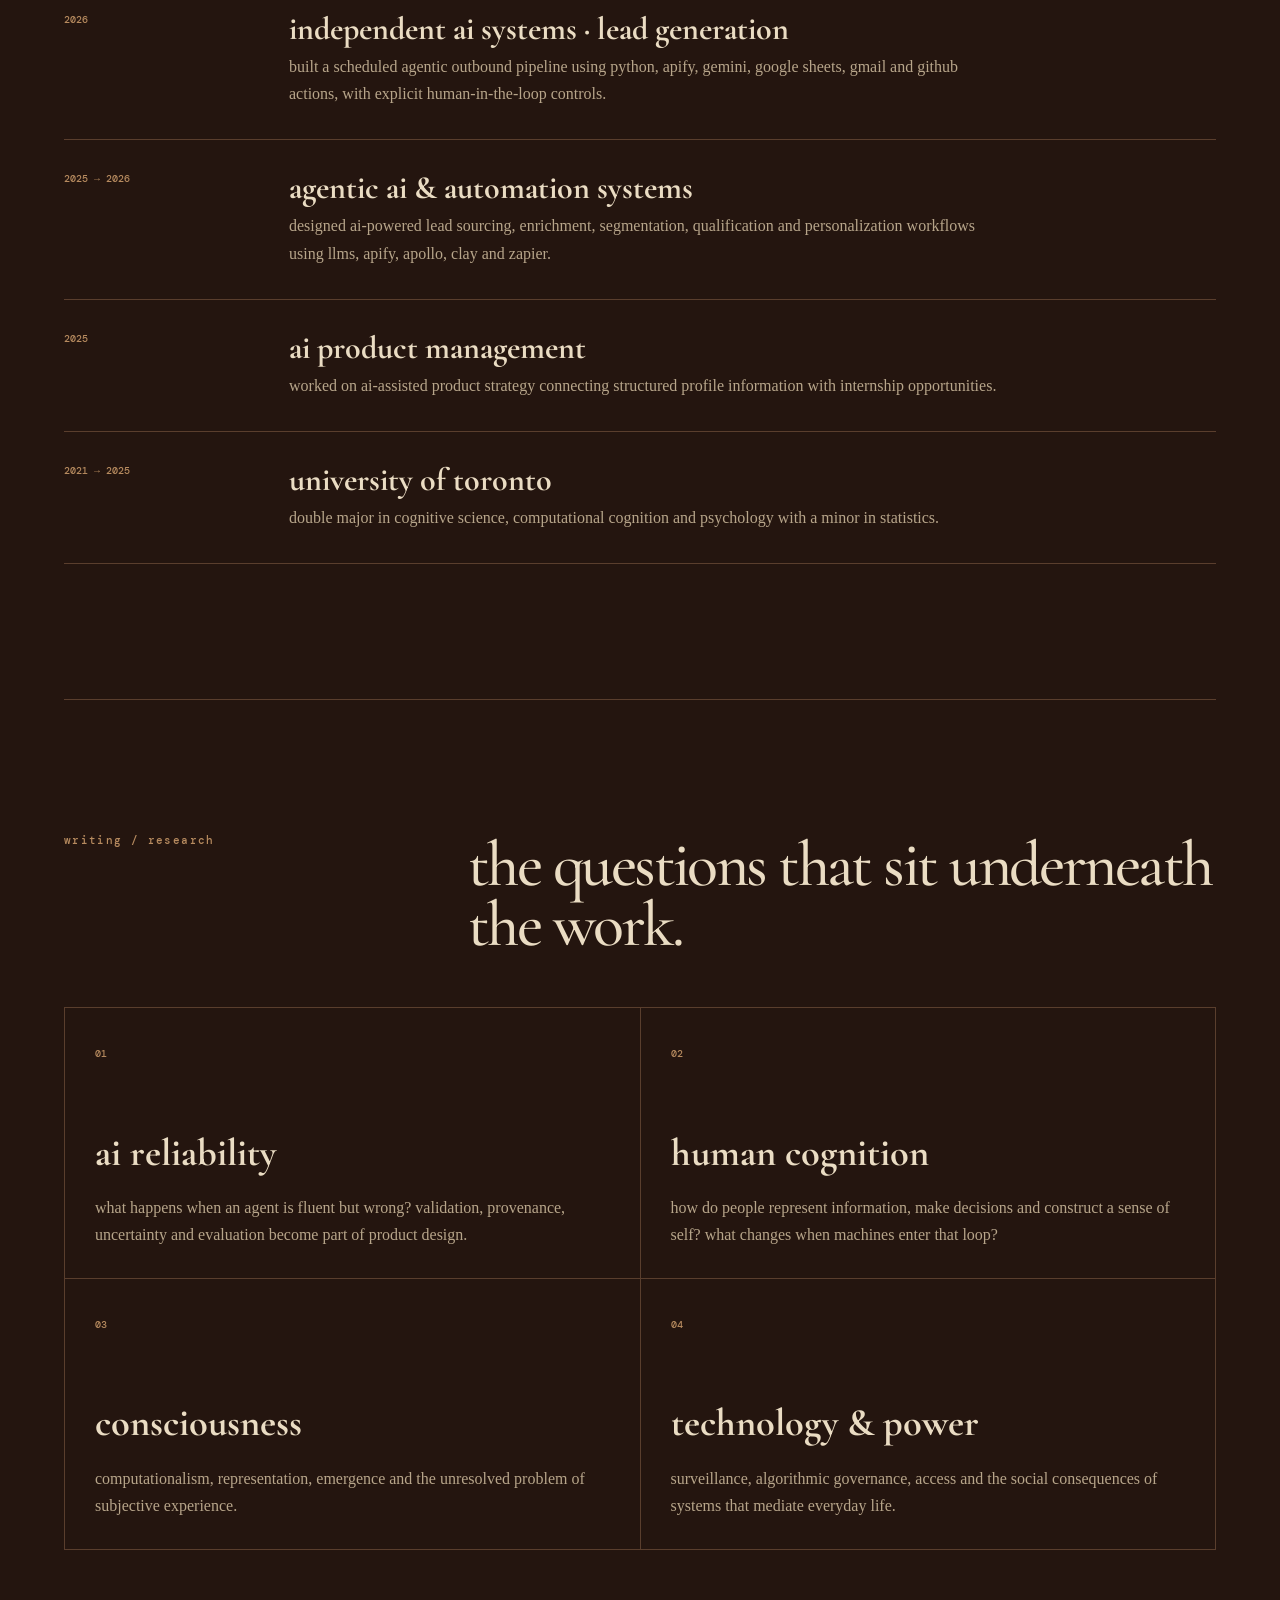
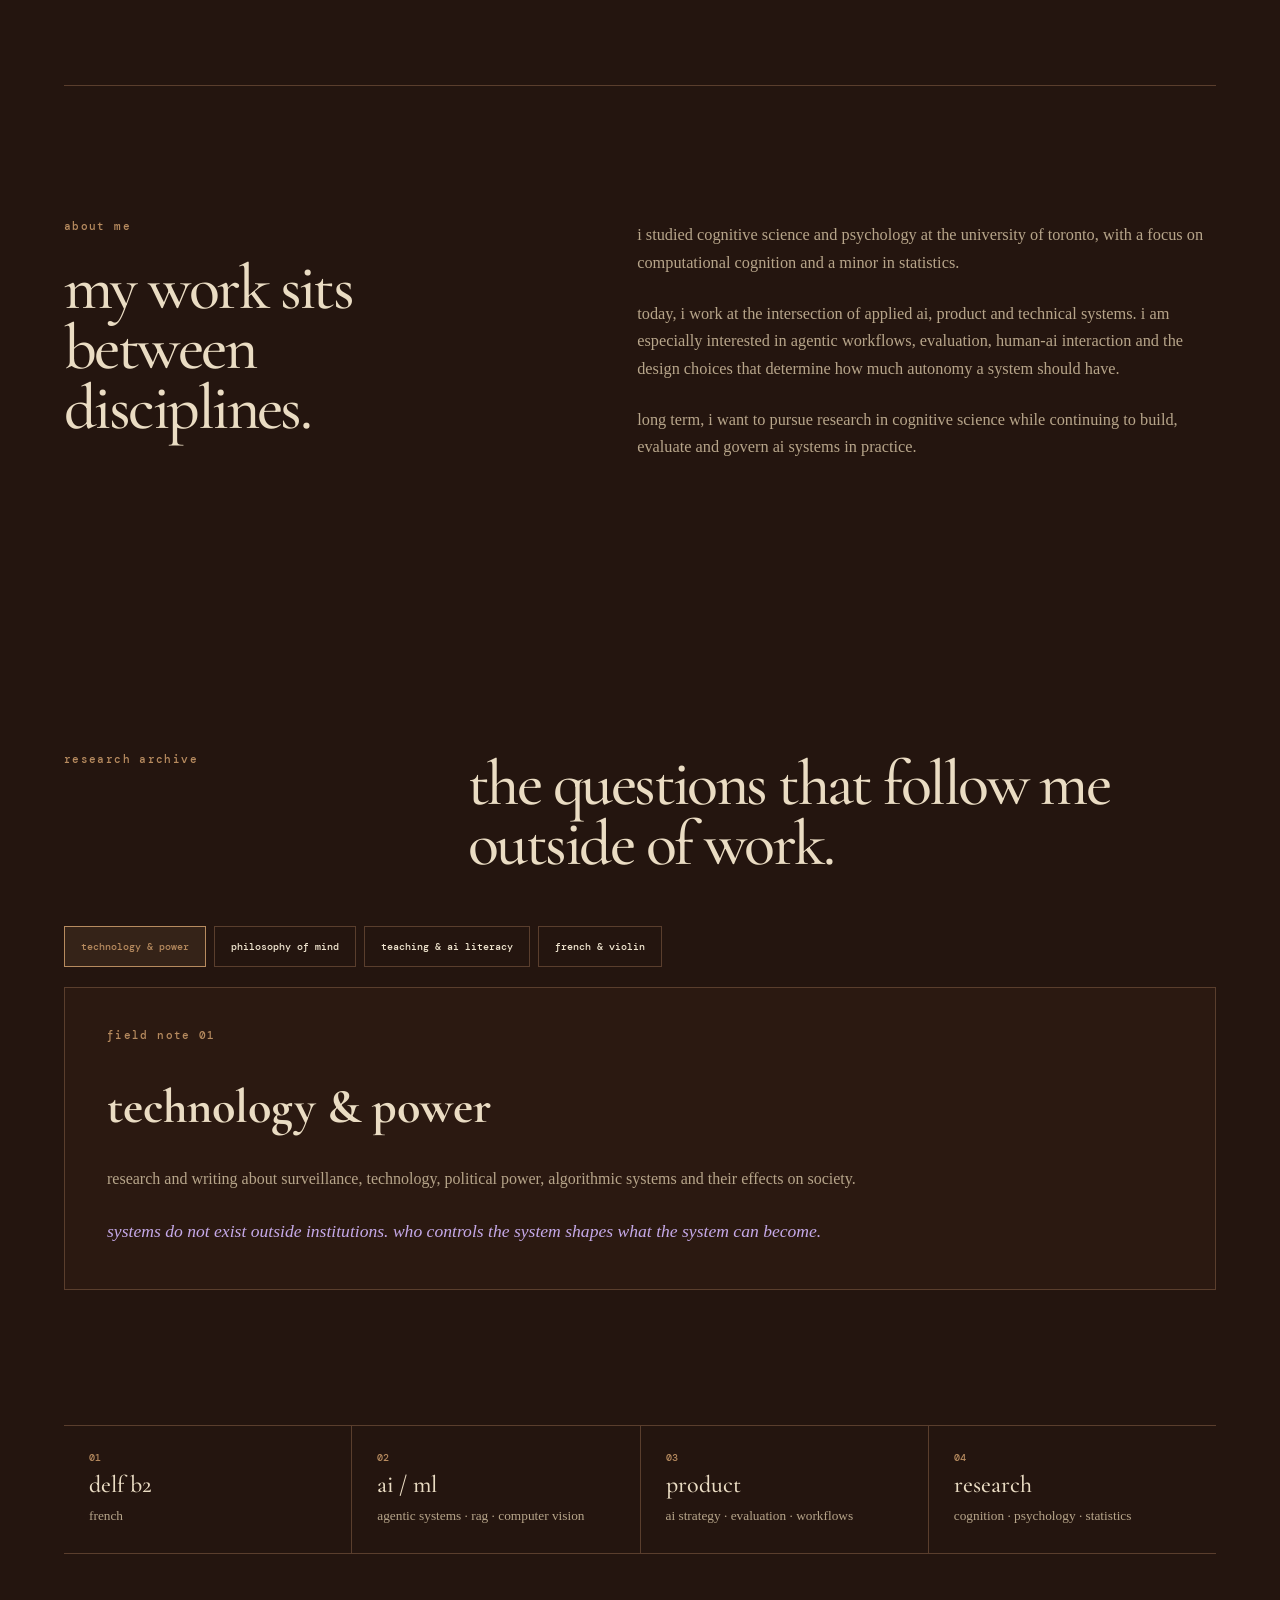
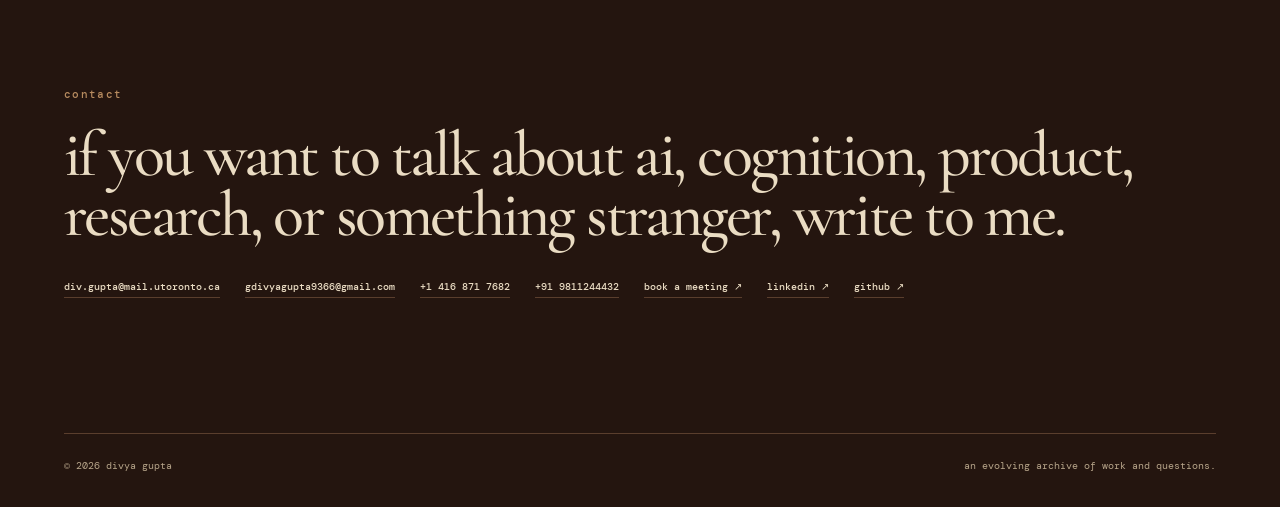
==== commit 643059f9: "Make education and current work explicit in hero" ====
--- a/index.html
+++ b/index.html
@@ -8,7 +8,7 @@
 <body><div class="grain"></div>
 <header class="site-header"><a class="wordmark" href="#top">divya<span>.</span></a><nav><a href="#work">work</a><a href="#builds">builds</a><a href="#systems">systems</a><a href="#thinking">research</a><a href="#interests">interests</a><a href="#contact">contact</a></nav></header>
 <main id="top">
-<section class="hero section"><p class="eyebrow">an ongoing archive · applied ai · systems · cognition</p><h1>i build and evaluate <em>ai systems</em> that have to work in the real world.</h1><p class="hero-copy">i am divya, an ai product analyst working across search, seo and geo at kwik geo, a shopify app from gokwik. my background is in cognitive science, psychology and statistics. i work across product questions, agentic workflows, technical implementation and evaluation.</p><div class="hero-actions"><a class="button primary" href="#work">enter the archive</a><a class="button secondary" href="#contact">say hello</a></div><p class="scroll-note">scroll slowly ↓</p></section>
+<section class="hero section"><p class="eyebrow">an ongoing archive · applied ai · systems · cognition</p><h1>i build and evaluate <em>ai systems</em> that have to work in the real world.</h1><p class="hero-copy">i am divya, a recent graduate from the university of toronto, and an ai product analyst working across search, seo and geo at kwik geo, a shopify app from gokwik. my background is in cognitive science, psychology and statistics. i work across product questions, agentic workflows, technical implementation and evaluation.</p><div class="hero-meta"><div><span>education:</span><strong>university of toronto</strong><small>honours bsc, computational cognitive science, psychology &amp; statistics</small></div><div><span>current work:</span><strong>ai &amp; product</strong><small>seo / geo @ kwik geo, gokwik</small></div></div><div class="hero-actions"><a class="button primary" href="#work">enter the archive</a><a class="button secondary" href="#contact">say hello</a></div><p class="scroll-note">scroll slowly ↓</p></section>
 <section class="manifesto section"><p class="eyebrow">a question i keep returning to</p><blockquote>how do we build intelligent systems that are <strong>useful</strong>, remain <strong>legible</strong> when they fail, and leave room for human judgment?</blockquote></section>
 <section id="work" class="section"><div class="section-heading"><p class="eyebrow">selected work</p><h2>real problems. ai systems. product decisions.</h2></div><p class="section-lead">work where i have investigated failure modes, shaped product decisions, and built or tested systems under real operational constraints.</p><div class="project-grid">
 <a class="project-card featured" href="projects/agent-reliability.html"><span class="project-number">01 · ai systems / evaluation</span><h3>making production ai agents more reliable</h3><p>reviewing generated brand reports, cross-validating them against live sites and draft agent behavior, finding defects, building validation logic, and testing corrected agents across iterations.</p><span class="card-link">read the case study ↗</span></a>
--- a/css/style.css
+++ b/css/style.css
@@ -1,4 +1,5 @@
 @import url('https://fonts.googleapis.com/css2?family=Cormorant+Garamond:wght@400;500;600;700&family=DM+Mono:wght@400;500&display=swap');
-:root{--bg:#24150f;--bg2:#2d1b13;--ink:#eadcc3;--muted:#b7a58a;--line:#5a3e2d;--panel:#321e15;--cream:#f1e6d0;--accent:#b78b5f;--accent2:#c5a9e8;--max:1180px}*{box-sizing:border-box}html{scroll-behavior:smooth}body{margin:0;background:var(--bg);color:var(--ink);font-family:Georgia,'Times New Roman',serif;line-height:1.7}body:before{content:'';position:fixed;inset:0;pointer-events:none;background:radial-gradient(circle at 78% 12%,rgba(183,139,95,.12),transparent 28%),radial-gradient(circle at 18% 70%,rgba(197,169,232,.08),transparent 30%);z-index:-2}.grain{position:fixed;inset:0;pointer-events:none;opacity:.05;background-image:url("data:image/svg+xml,%3Csvg viewBox='0 0 180 180' xmlns='http://www.w3.org/2000/svg'%3E%3Cfilter id='n'%3E%3CfeTurbulence type='fractalNoise' baseFrequency='.75' numOctaves='4' stitchTiles='stitch'/%3E%3C/filter%3E%3Crect width='100%25' height='100%25' filter='url(%23n)' opacity='.7'/%3E%3C/svg%3E");z-index:20}.site-header{position:sticky;top:0;z-index:15;display:flex;justify-content:space-between;align-items:center;padding:18px 5vw;background:rgba(36,21,15,.88);backdrop-filter:blur(12px);border-bottom:1px solid rgba(234,220,195,.09)}a{color:inherit;text-decoration:none}.wordmark{font:500 1rem 'DM Mono',monospace;letter-spacing:-.08em}.wordmark span{color:var(--accent)}nav{display:flex;gap:25px;font:400 .68rem 'DM Mono',monospace;letter-spacing:.06em}nav a{opacity:.78;transition:.2s}nav a:hover{opacity:1;color:var(--accent)}.section{width:min(var(--max),90vw);margin:auto;padding:135px 0}.hero{min-height:92vh;display:flex;justify-content:center;align-items:flex-start;position:relative}.eyebrow{margin:0 0 24px;font:500 .66rem/1.2 'DM Mono',monospace;letter-spacing:.13em;color:var(--accent)}h1,h2,h3,blockquote{font-family:'Cormorant Garamond',Georgia,serif}h1{max-width:980px;margin:0;font-size:clamp(4rem,8vw,8rem);font-weight:500;line-height:.86;letter-spacing:-.045em}h1 em{color:var(--accent2);font-style:italic}.hero-copy{max-width:680px;margin:38px 0 0;color:var(--muted);font-size:1.03rem}.hero-actions{display:flex;gap:12px;margin-top:34px}.button{padding:12px 19px;border:1px solid var(--line);font:500 .68rem 'DM Mono',monospace;letter-spacing:.05em;transition:.25s}.button.primary{border-color:var(--accent);background:var(--cream);color:#2b1a12}.button.secondary{background:transparent;color:var(--cream)}.button:hover{transform:translateY(-3px);background:var(--accent);color:#21130d;border-color:var(--accent)}.scroll-note{position:absolute;bottom:18px;left:0;font:400 .6rem 'DM Mono',monospace;color:var(--muted)}.manifesto{border-top:1px solid var(--line);border-bottom:1px solid var(--line)}blockquote{margin:0;max-width:1000px;font-size:clamp(2.2rem,5vw,5rem);line-height:1.02;letter-spacing:-.035em;color:var(--cream)}blockquote strong{color:var(--accent2);font-weight:600}.section-heading{display:grid;grid-template-columns:1fr 2fr;gap:30px;margin-bottom:52px}h2{margin:0;font-size:clamp(2.8rem,5vw,5.4rem);line-height:.94;font-weight:500;letter-spacing:-.04em}.project-grid{display:grid;grid-template-columns:repeat(2,1fr);border-top:1px solid var(--line);border-left:1px solid var(--line)}.project-card{min-height:390px;padding:32px;border-right:1px solid var(--line);border-bottom:1px solid var(--line);display:flex;flex-direction:column;background:rgba(50,30,21,.45);transition:.3s}.project-card:hover{background:rgba(90,62,45,.42);transform:translateY(-4px)}.project-card.featured{background:linear-gradient(135deg,rgba(183,139,95,.12),rgba(50,30,21,.5))}.project-number{font:500 .6rem 'DM Mono',monospace;color:var(--accent);letter-spacing:.08em}.project-card h3{margin:auto 0 12px;font-size:2.1rem;line-height:1;letter-spacing:-.025em}.project-card p{margin:0 0 30px;color:var(--muted);max-width:500px}.card-link{font:500 .63rem 'DM Mono',monospace;color:var(--accent2)}.card-toggle{display:flex;flex:1;flex-direction:column;text-align:left;color:inherit;background:none;border:0;font:inherit;padding:0;cursor:pointer}.card-detail{max-height:0;overflow:hidden;transition:max-height .45s ease,margin-top .3s ease;border-top:0 solid var(--line)}.project-card.expanded .card-detail{max-height:260px;margin-top:20px;padding-top:18px;border-top-width:1px}.card-detail p{margin:0 0 10px;color:var(--muted);font-size:.9rem}.card-detail a{font:500 .65rem 'DM Mono',monospace;color:var(--accent2)}.timeline-section{border-top:1px solid var(--line)}.timeline{border-top:1px solid var(--line)}.timeline article{display:grid;grid-template-columns:180px 1fr;gap:45px;padding:32px 0;border-bottom:1px solid var(--line)}.timeline time{font:500 .62rem 'DM Mono',monospace;color:var(--accent)}.timeline h3{margin:0 0 8px;font-size:2rem;line-height:1}.timeline p{margin:0;color:var(--muted);max-width:720px}.thinking-section{border-top:1px solid var(--line)}.thought-grid{display:grid;grid-template-columns:repeat(2,1fr);gap:1px;background:var(--line);border:1px solid var(--line)}.thought-grid>div{padding:30px;background:var(--bg);min-height:260px}.thought-grid span{font:500 .62rem 'DM Mono',monospace;color:var(--accent)}.thought-grid h3{font-size:2.4rem;margin:55px 0 8px}.thought-grid p{color:var(--muted);margin:0}.about-section{border-top:1px solid var(--line);display:grid;grid-template-columns:1fr 1.3fr;gap:10vw}.body-copy{color:var(--muted);font-size:1.02rem}.body-copy p{margin:0 0 23px}.credentials{display:grid;grid-template-columns:repeat(4,1fr);border-top:1px solid var(--line);gap:1px;background:var(--line);padding:0}.credential{padding:25px;background:var(--bg);display:flex;flex-direction:column;gap:6px}.credential span{font:500 .62rem 'DM Mono',monospace;color:var(--accent)}.credential strong{font:500 1.5rem 'Cormorant Garamond',serif}.credential small{color:var(--muted)}.contact{border-top:1px solid var(--line)}.contact>p:not(.eyebrow){color:var(--muted)}.contact-links{display:flex;flex-wrap:wrap;gap:12px 25px;margin-top:35px;font:500 .64rem 'DM Mono',monospace}.contact-links a{border-bottom:1px solid var(--line);padding-bottom:4px}.contact-links a:hover{color:var(--cream);border-color:var(--accent)}.systems-section{border-top:1px solid var(--line)}.system-map{display:flex;align-items:center;gap:10px;overflow-x:auto;padding:8px 0 28px}.system-node{min-width:170px;padding:20px;border:1px solid var(--line);background:var(--panel);cursor:pointer;transition:.25s}.system-node:hover,.system-node.active{border-color:var(--accent);transform:translateY(-4px);background:#382219}.system-node span{display:block;font:500 .6rem 'DM Mono',monospace;color:var(--accent);margin-bottom:15px}.system-node strong,.system-node small{display:block}.system-node strong{font-family:'Cormorant Garamond',serif;font-size:1.5rem}.system-node small{font:400 .62rem 'DM Mono',monospace;color:var(--muted);margin-top:5px}.system-arrow{color:var(--accent2);font:1.5rem 'DM Mono',monospace}.system-inspector{margin-top:25px;padding:35px;background:rgba(50,30,21,.55);border:1px solid var(--line);min-height:230px}.system-inspector h3{font-size:2.6rem;margin:0 0 8px}.system-inspector p:not(.eyebrow){color:var(--muted);max-width:800px}.inspector-question,.tradeoff{display:inline-block;margin-top:14px;padding:9px 12px;border:1px solid var(--line);font:400 .65rem 'DM Mono',monospace;color:var(--accent2)}.decision-section{border-top:1px solid var(--line)}.lab-intro{color:var(--muted);margin-top:-20px}.decision-actions{display:flex;flex-wrap:wrap;gap:10px;margin:35px 0}.decision-action,.authority-scale button,.archive-tab{padding:13px 16px;background:transparent;border:1px solid var(--line);color:var(--cream);font:500 .65rem 'DM Mono',monospace;cursor:pointer;transition:.2s}.decision-action:hover,.decision-action.active,.authority-scale button:hover,.authority-scale button.selected,.archive-tab:hover,.archive-tab.active{border-color:var(--accent);background:rgba(183,139,95,.12);color:var(--accent)}.authority-scale{display:flex;gap:10px;margin-bottom:25px}.decision-output{padding:35px;border:1px solid var(--line);background:var(--panel)}.decision-output h3{font-size:2.6rem;margin:0 0 8px}.decision-output p:not(.eyebrow){color:var(--muted);max-width:800px}.archive-tabs{display:flex;flex-wrap:wrap;gap:8px;margin-bottom:20px}.archive-note{border:1px solid var(--line);background:rgba(50,30,21,.55);padding:42px;min-height:280px}.archive-note h3{font-size:3rem;margin:0 0 10px}.archive-note>p:not(.eyebrow){color:var(--muted);max-width:760px}.archive-note span{display:block;margin-top:25px;color:var(--accent2);font-style:italic;font-size:1.1rem}.site-footer{width:90vw;max-width:var(--max);margin:auto;padding:25px 0 35px;border-top:1px solid var(--line);display:flex;justify-content:space-between;gap:20px;font:.6rem 'DM Mono',monospace;color:var(--muted)}
+:root{--bg:#24150f;--bg2:#2d1b13;--ink:#eadcc3;--muted:#b7a58a;--line:#5a3e2d;--panel:#321e15;--cream:#f1e6d0;--accent:#b78b5f;--accent2:#c5a9e8;--max:1180px}*{box-sizing:border-box}html{scroll-behavior:smooth}body{margin:0;background:var(--bg);color:var(--ink);font-family:Georgia,'Times New Roman',serif;line-height:1.7}body:before{content:'';position:fixed;inset:0;pointer-events:none;background:radial-gradient(circle at 78% 12%,rgba(183,139,95,.12),transparent 28%),radial-gradient(circle at 18% 70%,rgba(197,169,232,.08),transparent 30%);z-index:-2}.grain{position:fixed;inset:0;pointer-events:none;opacity:.05;background-image:url("data:image/svg+xml,%3Csvg viewBox='0 0 180 180' xmlns='http://www.w3.org/2000/svg'%3E%3Cfilter id='n'%3E%3CfeTurbulence type='fractalNoise' baseFrequency='.75' numOctaves='4' stitchTiles='stitch'/%3E%3C/filter%3E%3Crect width='100%25' height='100%25' filter='url(%23n)' opacity='.7'/%3E%3C/svg%3E");z-index:20}.site-header{position:sticky;top:0;z-index:15;display:flex;justify-content:space-between;align-items:center;padding:18px 5vw;background:rgba(36,21,15,.88);backdrop-filter:blur(12px);border-bottom:1px solid rgba(234,220,195,.09)}a{color:inherit;text-decoration:none}.wordmark{font:500 1rem 'DM Mono',monospace;letter-spacing:-.08em}.wordmark span{color:var(--accent)}nav{display:flex;gap:25px;font:400 .68rem 'DM Mono',monospace;letter-spacing:.06em}nav a{opacity:.78;transition:.2s}nav a:hover{opacity:1;color:var(--accent)}.section{width:min(var(--max),90vw);margin:auto;padding:135px 0}.hero{min-height:92vh;display:flex;justify-content:center;align-items:flex-start;position:relative}.eyebrow{margin:0 0 24px;font:500 .66rem/1.2 'DM Mono',monospace;letter-spacing:.13em;color:var(--accent)}h1,h2,h3,blockquote{font-family:'Cormorant Garamond',Georgia,serif}h1{max-width:980px;margin:0;font-size:clamp(4rem,8vw,8rem);font-weight:500;line-height:.86;letter-spacing:-.045em}h1 em{color:var(--accent2);font-style:italic}.hero-copy{max-width:680px;margin:38px 0 0;color:var(--muted);font-size:1.03rem}.hero-actions{display:flex;gap:12px;margin-top:34px}.button{padding:12px 19px;border:1px solid var(--line);font:500 .68rem 'DM Mono',monospace;letter-spacing:.05em;transition:.25s}.button.primary{border-color:var(--accent);background:var(--cream);color:#2b1a12}.button.secondary{background:transparent;color:var(--cream)}.button:hover{transform:translateY(-3px);background:var(--accent);color:#21130d;border-color:var(--accent)}.scroll-note{position:absolute;bottom:18px;left:0;font:400 .6rem 'DM Mono',monospace;color:var(--muted)}.manifesto{border-top:1px solid var(--line);border-bottom:1px solid var(--line)}blockquote{margin:0;max-width:1000px;font-size:clamp(2.2rem,5vw,5rem);line-height:1.02;letter-spacing:-.035em;color:var(--cream)}blockquote strong{color:var(--accent2);font-weight:600}.section-heading{display:grid;grid-template-columns:1fr 2fr;gap:30px;margin-bottom:52px}h2{margin:0;font-size:clamp(2.8rem,5vw,5.4rem);line-height:.94;font-weight:500;letter-spacing:-.04em}.case-meta{display:flex;flex-wrap:wrap;gap:10px;margin-top:30px}.tag{border:1px solid var(--line);padding:7px 11px;font:500 .6rem 'DM Mono',monospace;color:var(--muted)}.value-callout{border-top:1px solid var(--line);border-bottom:1px solid var(--line);padding:58px 0;margin-top:20px;display:grid;grid-template-columns:1fr 2fr;gap:35px;align-items:end}.value-callout .big-number{font:500 clamp(5rem,11vw,10rem)/.8 'Cormorant Garamond',serif;color:var(--accent2);letter-spacing:-.06em}.value-callout h2{font-size:clamp(2.5rem,5vw,4.7rem)}.value-callout p{color:var(--muted);max-width:650px;margin:18px 0 0}.principles{display:grid;grid-template-columns:repeat(2,1fr);gap:1px;background:var(--line);border:1px solid var(--line);margin-top:45px}.principle{background:var(--bg);padding:30px;min-height:230px}.principle .num{font:500 .62rem 'DM Mono',monospace;color:var(--accent)}.principle h3{font-size:2.2rem;margin:50px 0 10px;line-height:1}.principle p{margin:0;color:var(--muted)}.confidential{border:1px solid var(--line);padding:24px;margin-top:45px;color:var(--muted);font-size:.85rem}.confidential strong{color:var(--cream)}.flow-note{font:.62rem/1.5 'DM Mono',monospace;color:var(--muted);margin:18px 0 0}.section-lead{max-width:820px;margin:-25px 0 48px;color:var(--muted);font-size:1.02rem}.builds-section{border-top:1px solid var(--line)}.project-grid{display:grid;grid-template-columns:repeat(2,1fr);border-top:1px solid var(--line);border-left:1px solid var(--line)}.project-card{min-height:390px;padding:32px;border-right:1px solid var(--line);border-bottom:1px solid var(--line);display:flex;flex-direction:column;background:rgba(50,30,21,.45);transition:.3s}.project-card:hover{background:rgba(90,62,45,.42);transform:translateY(-4px)}.project-card.featured{background:linear-gradient(135deg,rgba(183,139,95,.12),rgba(50,30,21,.5))}.project-number{font:500 .6rem 'DM Mono',monospace;color:var(--accent);letter-spacing:.08em}.project-card h3{margin:auto 0 12px;font-size:2.1rem;line-height:1;letter-spacing:-.025em}.project-card p{margin:0 0 30px;color:var(--muted);max-width:500px}.card-link{font:500 .63rem 'DM Mono',monospace;color:var(--accent2)}.card-links{display:flex;flex-wrap:wrap;gap:10px 18px;margin-top:auto}.card-links a{font:500 .63rem 'DM Mono',monospace;color:var(--accent2);border-bottom:1px solid var(--line);padding-bottom:3px}.card-links a:hover{color:var(--cream);border-color:var(--accent)}.card-toggle{display:flex;flex:1;flex-direction:column;text-align:left;color:inherit;background:none;border:0;font:inherit;padding:0;cursor:pointer}.card-detail{max-height:0;overflow:hidden;transition:max-height .45s ease,margin-top .3s ease;border-top:0 solid var(--line)}.project-card.expanded .card-detail{max-height:260px;margin-top:20px;padding-top:18px;border-top-width:1px}.card-detail p{margin:0 0 10px;color:var(--muted);font-size:.9rem}.card-detail a{font:500 .65rem 'DM Mono',monospace;color:var(--accent2)}.timeline-section{border-top:1px solid var(--line)}.timeline{border-top:1px solid var(--line)}.timeline article{display:grid;grid-template-columns:180px 1fr;gap:45px;padding:32px 0;border-bottom:1px solid var(--line)}.timeline time{font:500 .62rem 'DM Mono',monospace;color:var(--accent)}.timeline h3{margin:0 0 8px;font-size:2rem;line-height:1}.timeline p{margin:0;color:var(--muted);max-width:720px}.thinking-section{border-top:1px solid var(--line)}.thought-grid{display:grid;grid-template-columns:repeat(2,1fr);gap:1px;background:var(--line);border:1px solid var(--line)}.thought-grid>div{padding:30px;background:var(--bg);min-height:260px}.thought-grid span{font:500 .62rem 'DM Mono',monospace;color:var(--accent)}.thought-grid h3{font-size:2.4rem;margin:55px 0 8px}.thought-grid p{color:var(--muted);margin:0}.about-section{border-top:1px solid var(--line);display:grid;grid-template-columns:1fr 1.3fr;gap:10vw}.body-copy{color:var(--muted);font-size:1.02rem}.body-copy p{margin:0 0 23px}.credentials{display:grid;grid-template-columns:repeat(4,1fr);border-top:1px solid var(--line);gap:1px;background:var(--line);padding:0}.credential{padding:25px;background:var(--bg);display:flex;flex-direction:column;gap:6px}.credential span{font:500 .62rem 'DM Mono',monospace;color:var(--accent)}.credential strong{font:500 1.5rem 'Cormorant Garamond',serif}.credential small{color:var(--muted)}.contact{border-top:1px solid var(--line)}.contact>p:not(.eyebrow){color:var(--muted)}.contact-links{display:flex;flex-wrap:wrap;gap:12px 25px;margin-top:35px;font:500 .64rem 'DM Mono',monospace}.contact-links a{border-bottom:1px solid var(--line);padding-bottom:4px}.contact-links a:hover{color:var(--cream);border-color:var(--accent)}.systems-section{border-top:1px solid var(--line)}.system-map{display:flex;align-items:center;gap:10px;overflow-x:auto;padding:8px 0 28px}.system-node{min-width:170px;padding:20px;border:1px solid var(--line);background:var(--panel);cursor:pointer;transition:.25s}.system-node:hover,.system-node.active{border-color:var(--accent);transform:translateY(-4px);background:#382219}.system-node span{display:block;font:500 .6rem 'DM Mono',monospace;color:var(--accent);margin-bottom:15px}.system-node strong,.system-node small{display:block}.system-node strong{font-family:'Cormorant Garamond',serif;font-size:1.5rem}.system-node small{font:400 .62rem 'DM Mono',monospace;color:var(--muted);margin-top:5px}.system-arrow{color:var(--accent2);font:1.5rem 'DM Mono',monospace}.system-inspector{margin-top:25px;padding:35px;background:rgba(50,30,21,.55);border:1px solid var(--line);min-height:230px}.system-inspector h3{font-size:2.6rem;margin:0 0 8px}.system-inspector p:not(.eyebrow){color:var(--muted);max-width:800px}.inspector-question,.tradeoff{display:inline-block;margin-top:14px;padding:9px 12px;border:1px solid var(--line);font:400 .65rem 'DM Mono',monospace;color:var(--accent2)}.decision-section{border-top:1px solid var(--line)}.lab-intro{color:var(--muted);margin-top:-20px}.decision-actions{display:flex;flex-wrap:wrap;gap:10px;margin:35px 0}.decision-action,.authority-scale button,.archive-tab{padding:13px 16px;background:transparent;border:1px solid var(--line);color:var(--cream);font:500 .65rem 'DM Mono',monospace;cursor:pointer;transition:.2s}.decision-action:hover,.decision-action.active,.authority-scale button:hover,.authority-scale button.selected,.archive-tab:hover,.archive-tab.active{border-color:var(--accent);background:rgba(183,139,95,.12);color:var(--accent)}.authority-scale{display:flex;gap:10px;margin-bottom:25px}.decision-output{padding:35px;border:1px solid var(--line);background:var(--panel)}.decision-output h3{font-size:2.6rem;margin:0 0 8px}.decision-output p:not(.eyebrow){color:var(--muted);max-width:800px}.archive-tabs{display:flex;flex-wrap:wrap;gap:8px;margin-bottom:20px}.archive-note{border:1px solid var(--line);background:rgba(50,30,21,.55);padding:42px;min-height:280px}.archive-note h3{font-size:3rem;margin:0 0 10px}.archive-note>p:not(.eyebrow){color:var(--muted);max-width:760px}.archive-note span{display:block;margin-top:25px;color:var(--accent2);font-style:italic;font-size:1.1rem}.site-footer{width:90vw;max-width:var(--max);margin:auto;padding:25px 0 35px;border-top:1px solid var(--line);display:flex;justify-content:space-between;gap:20px;font:.6rem 'DM Mono',monospace;color:var(--muted)}
 @media(max-width:900px){nav{gap:12px}nav a:nth-child(2),nav a:nth-child(3){display:none}.system-map{flex-wrap:wrap}.system-arrow{display:none}}
 @media(max-width:760px){.site-header{padding:16px 5vw}.section{padding:90px 0}.hero{min-height:88vh}h1{font-size:clamp(3.5rem,16vw,6rem)}.section-heading,.about-section{grid-template-columns:1fr;gap:25px}.project-grid,.thought-grid{grid-template-columns:1fr}.project-card{min-height:330px}.timeline article{grid-template-columns:1fr;gap:10px}.credentials{grid-template-columns:repeat(2,1fr)}.site-footer{flex-direction:column}.system-map{display:grid;grid-template-columns:1fr}.system-node{min-width:0}.authority-scale{flex-direction:column}.archive-note{padding:28px}}
+@media(max-width:900px){.value-callout{grid-template-columns:1fr;gap:25px}.principles{grid-template-columns:1fr}}@media(max-width:600px){.value-callout .big-number{font-size:6rem}}
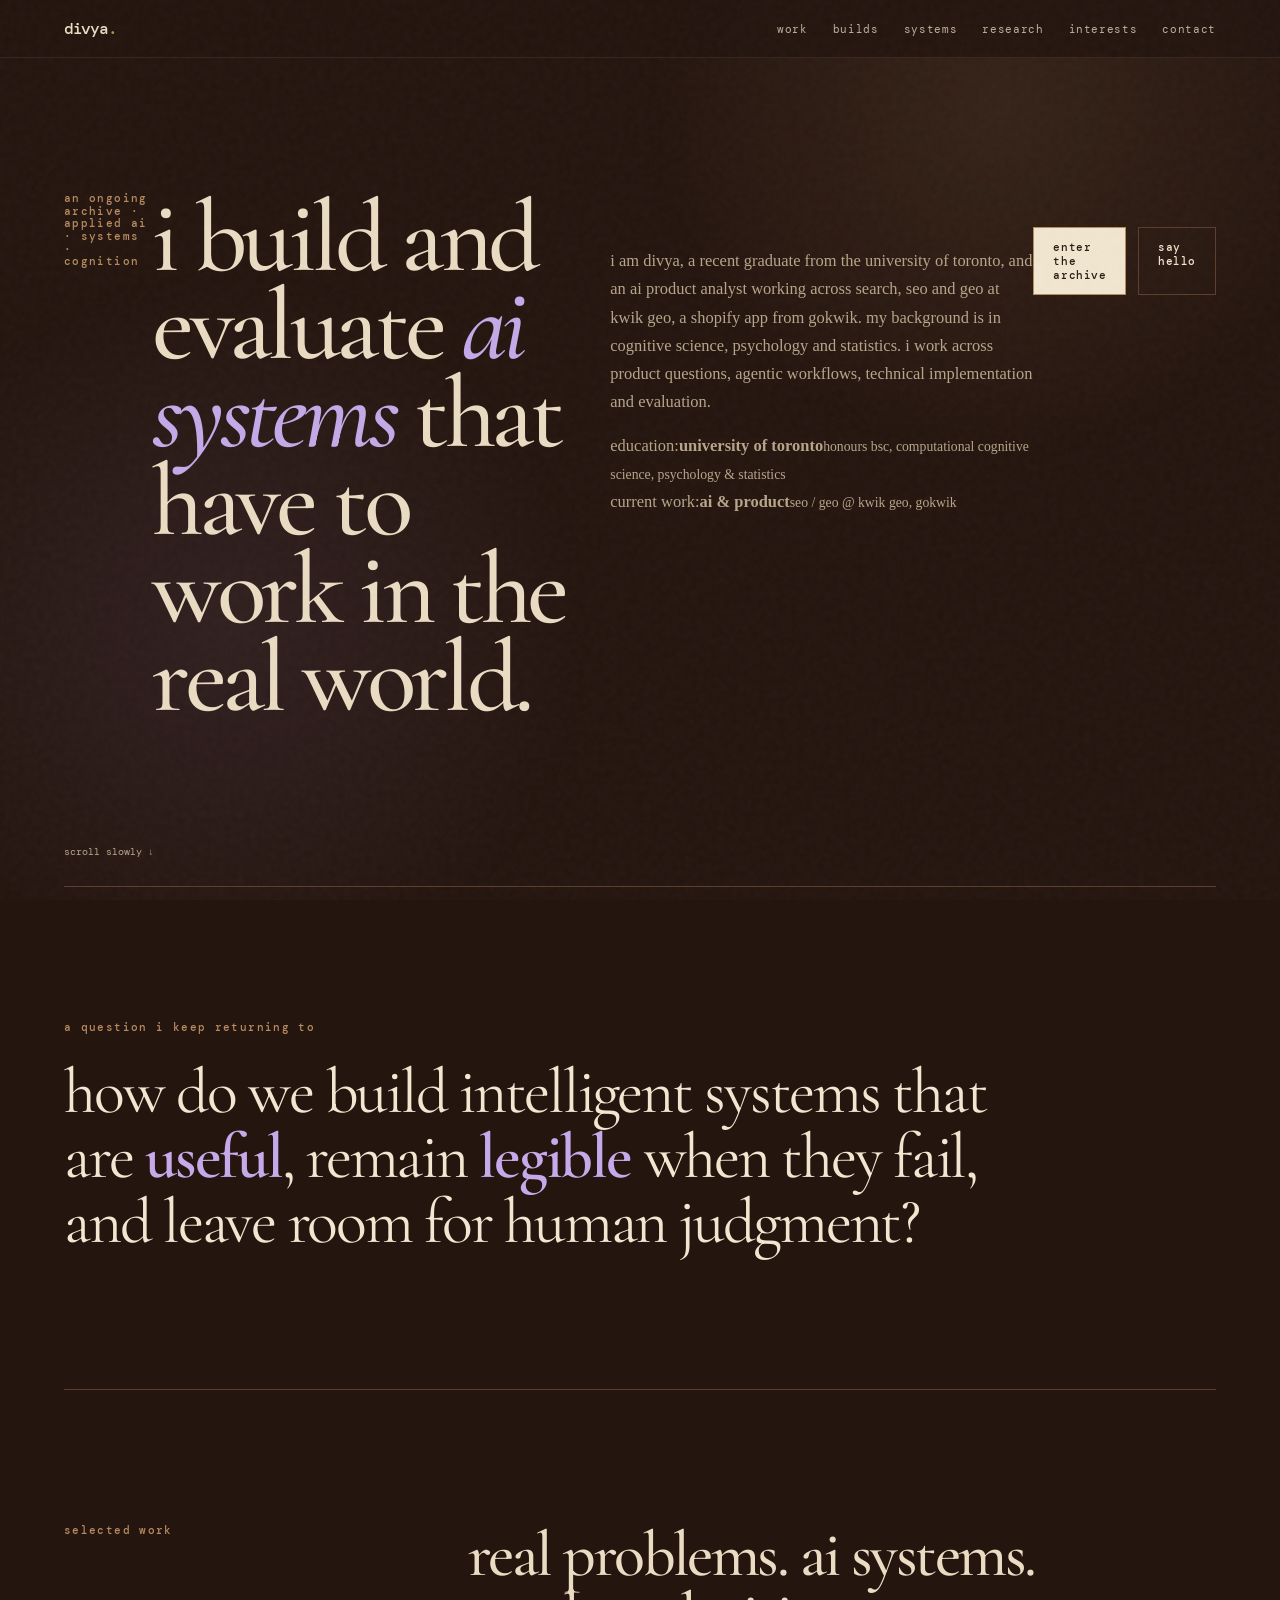
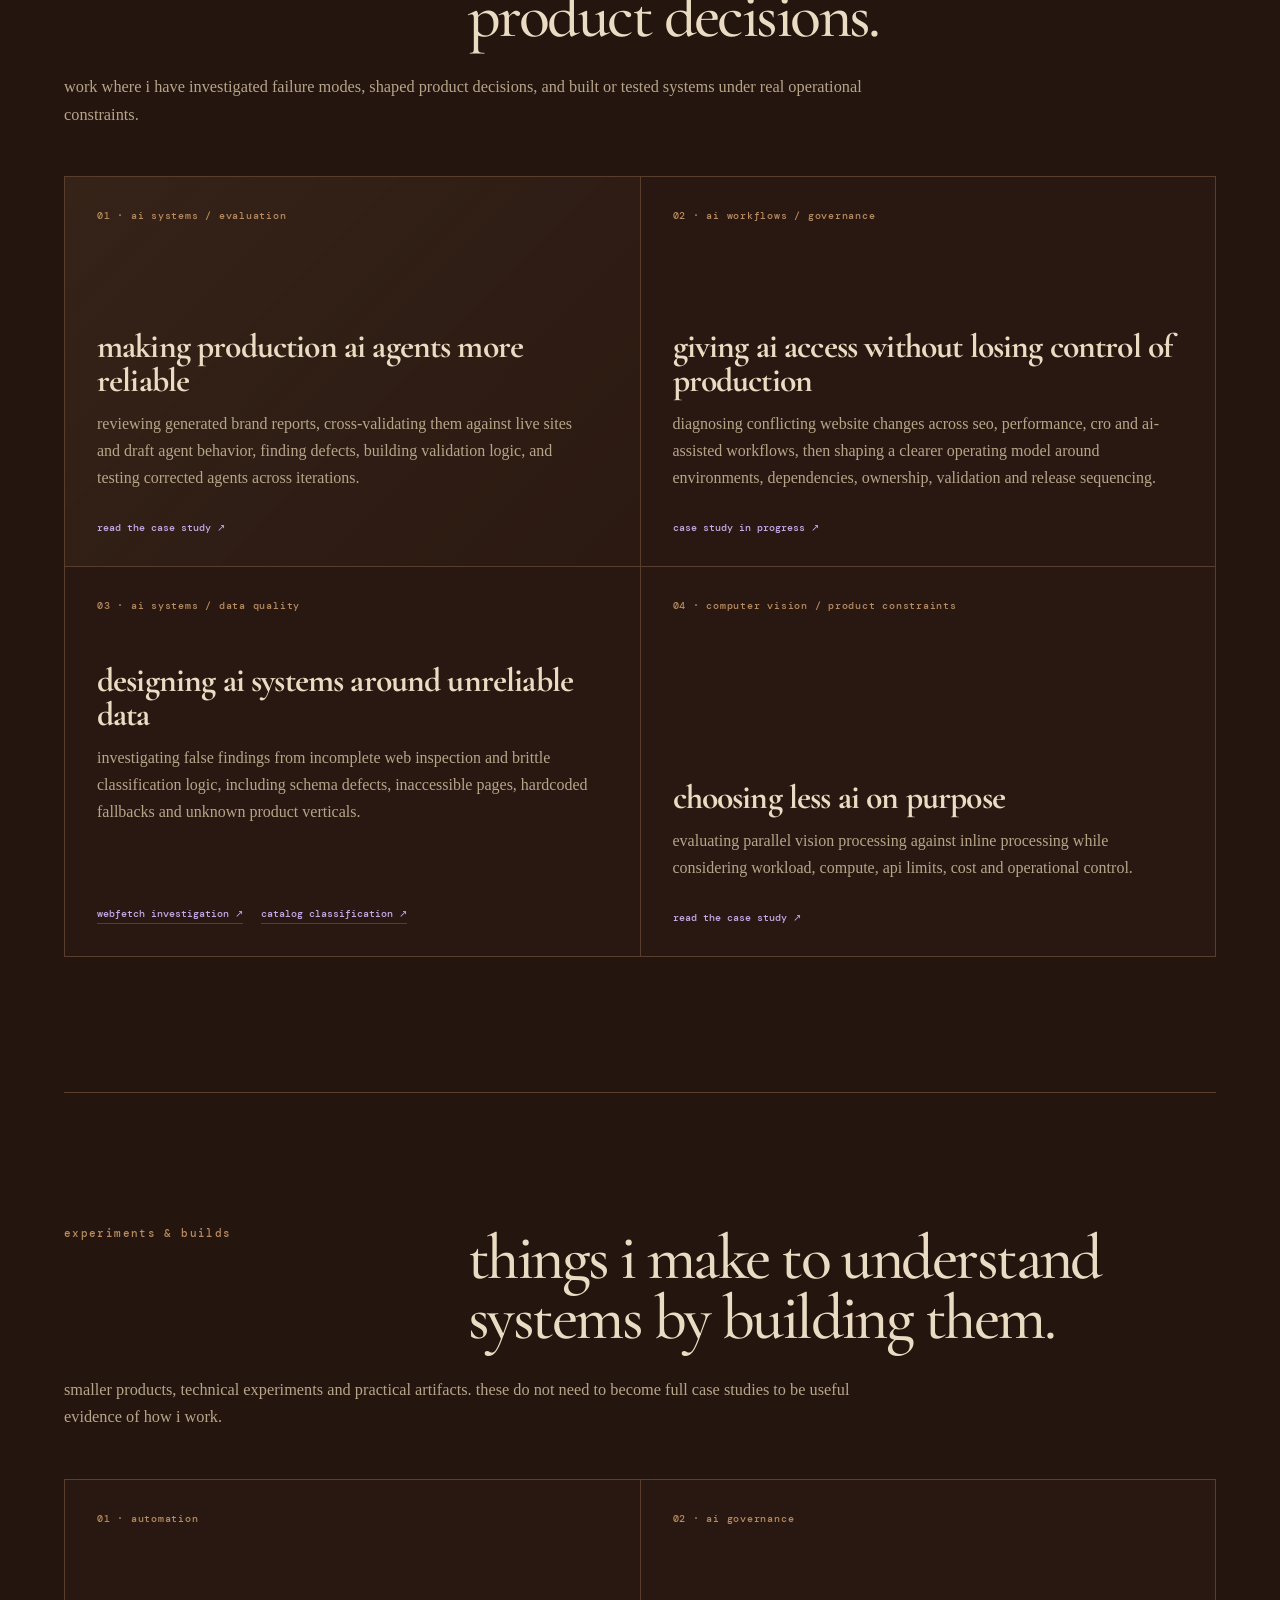
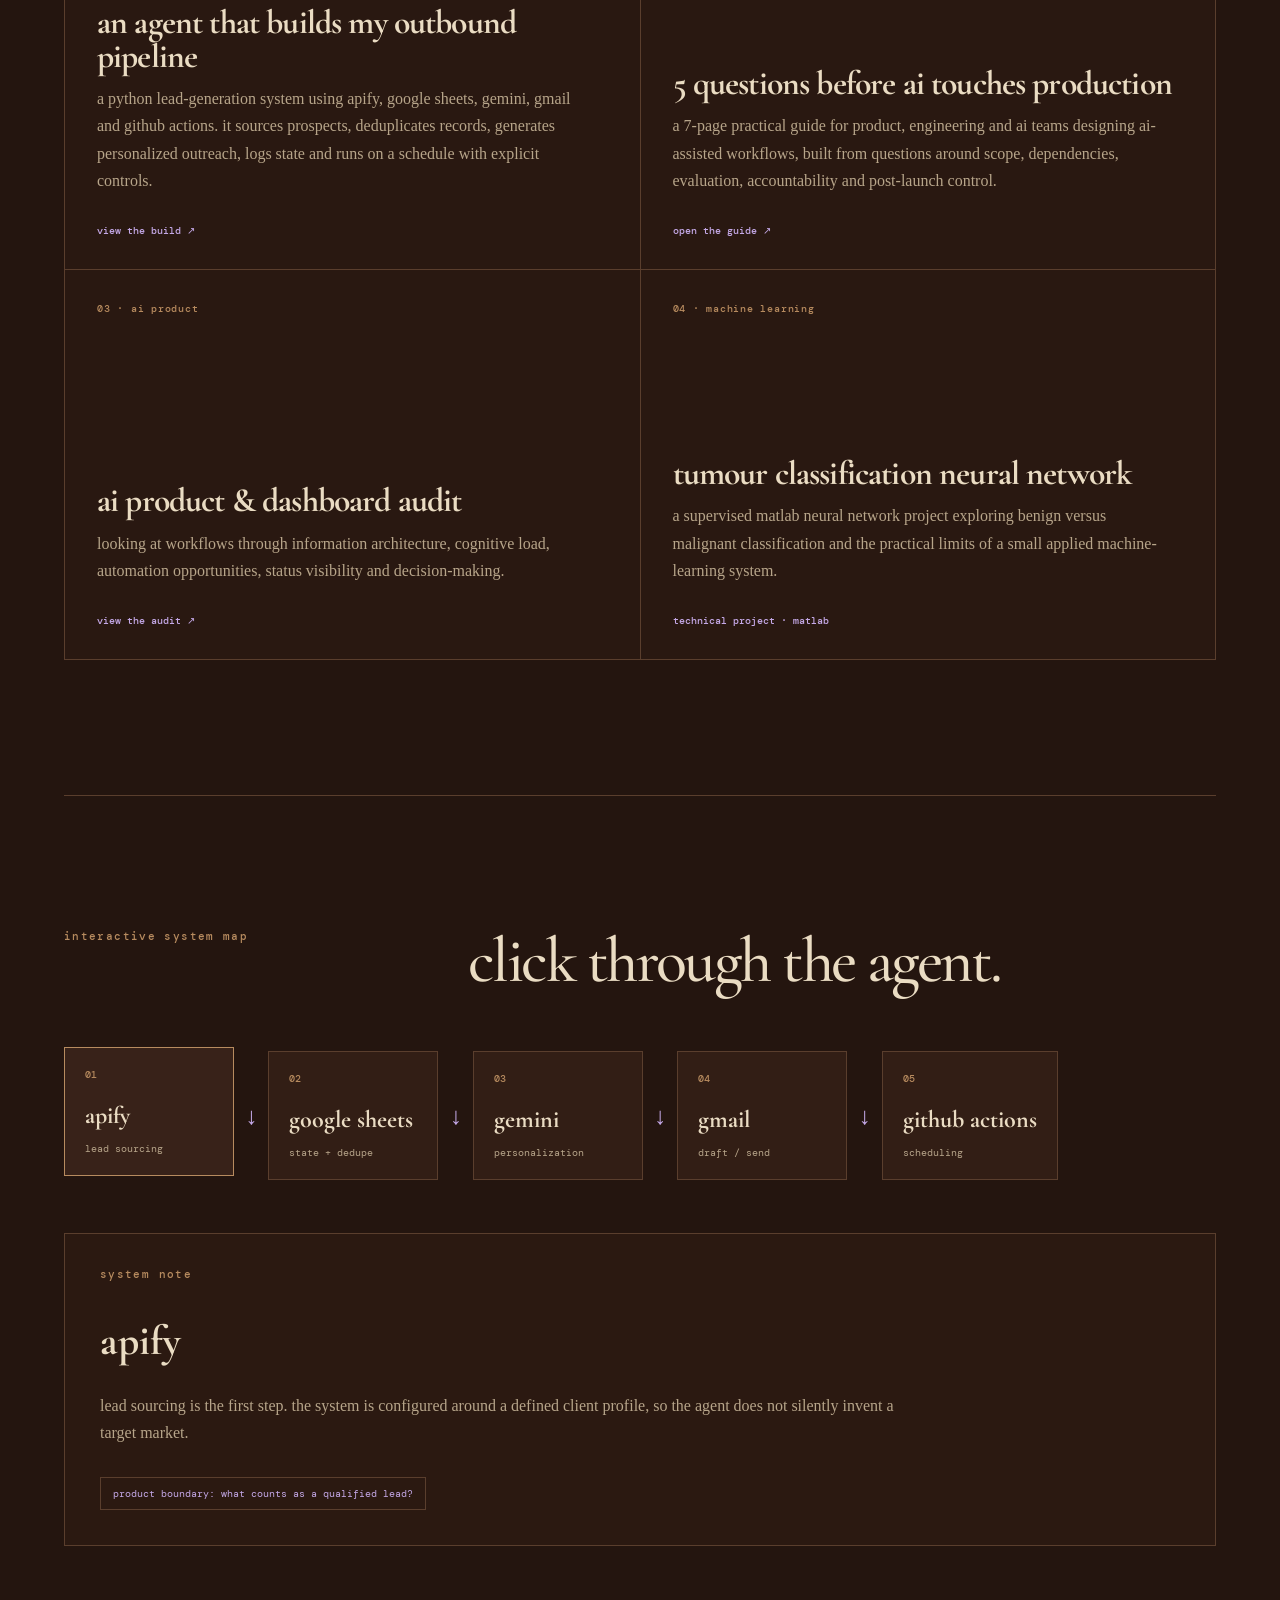
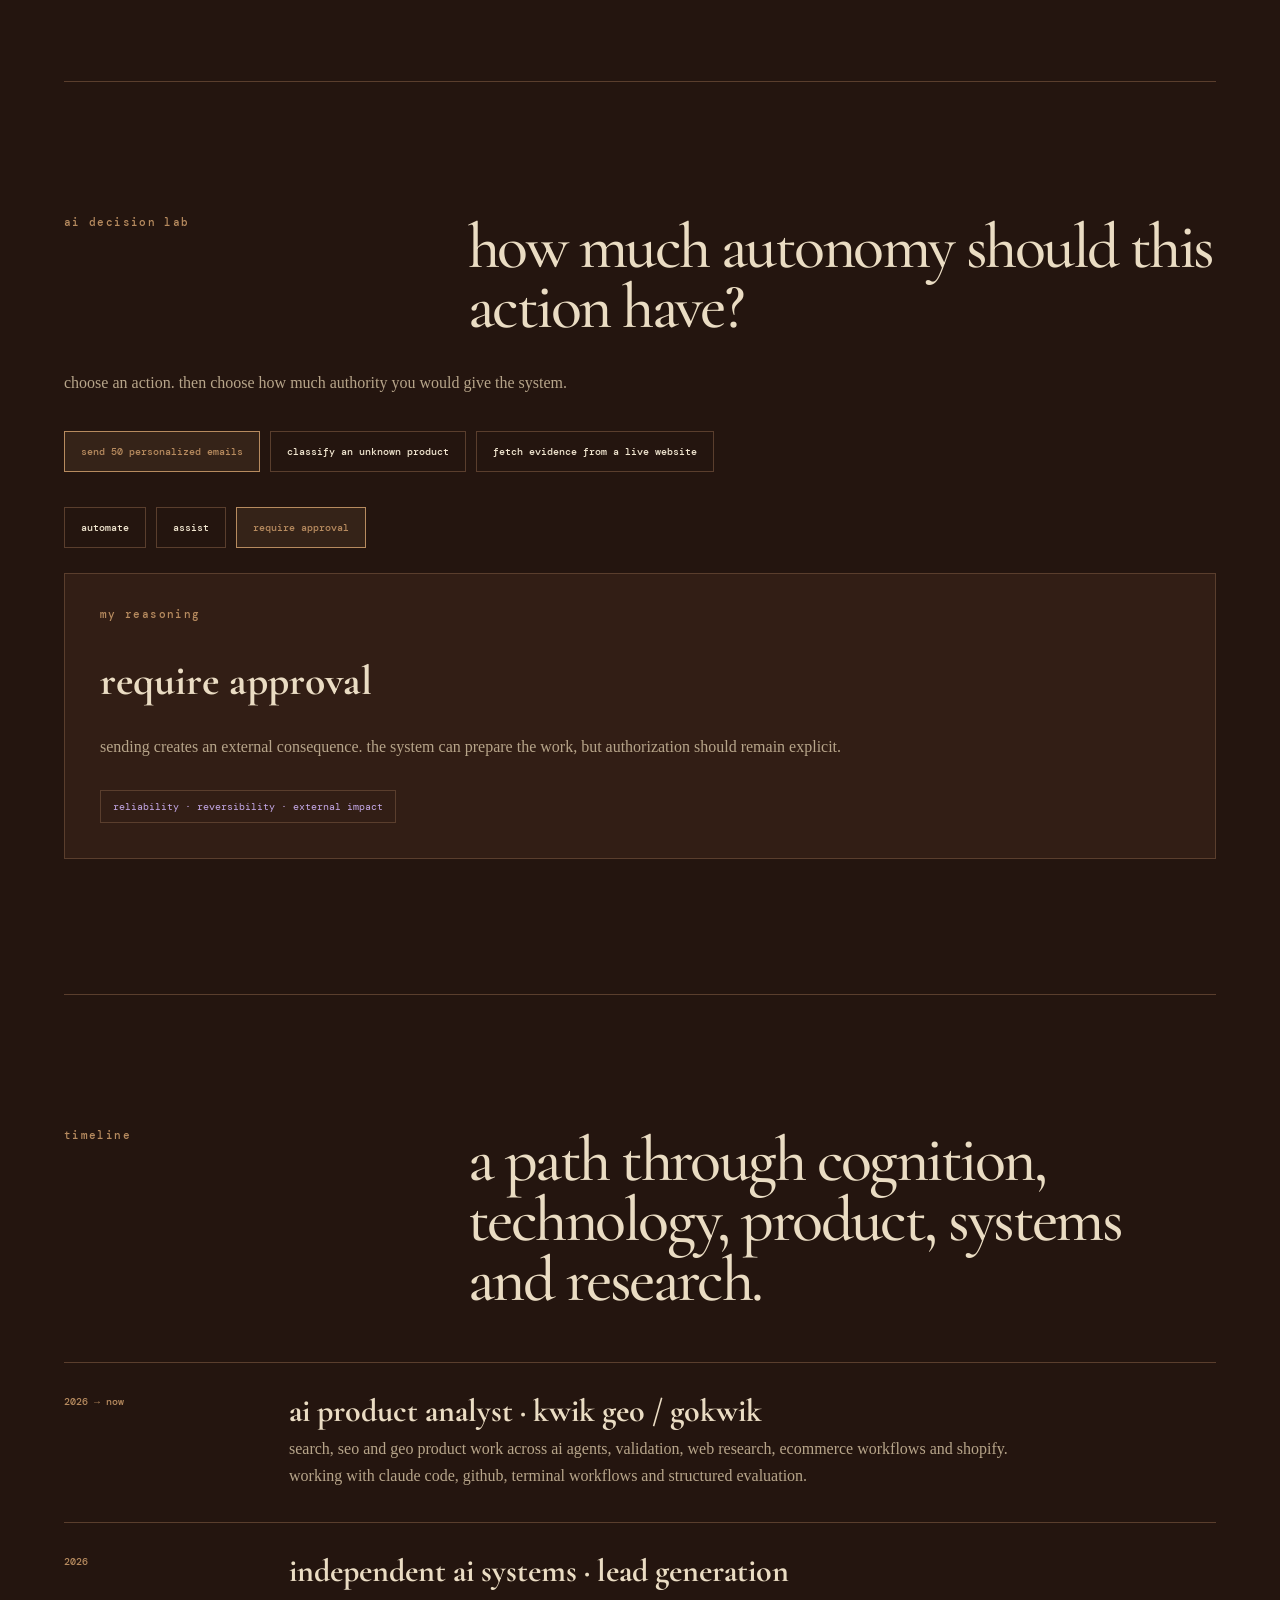
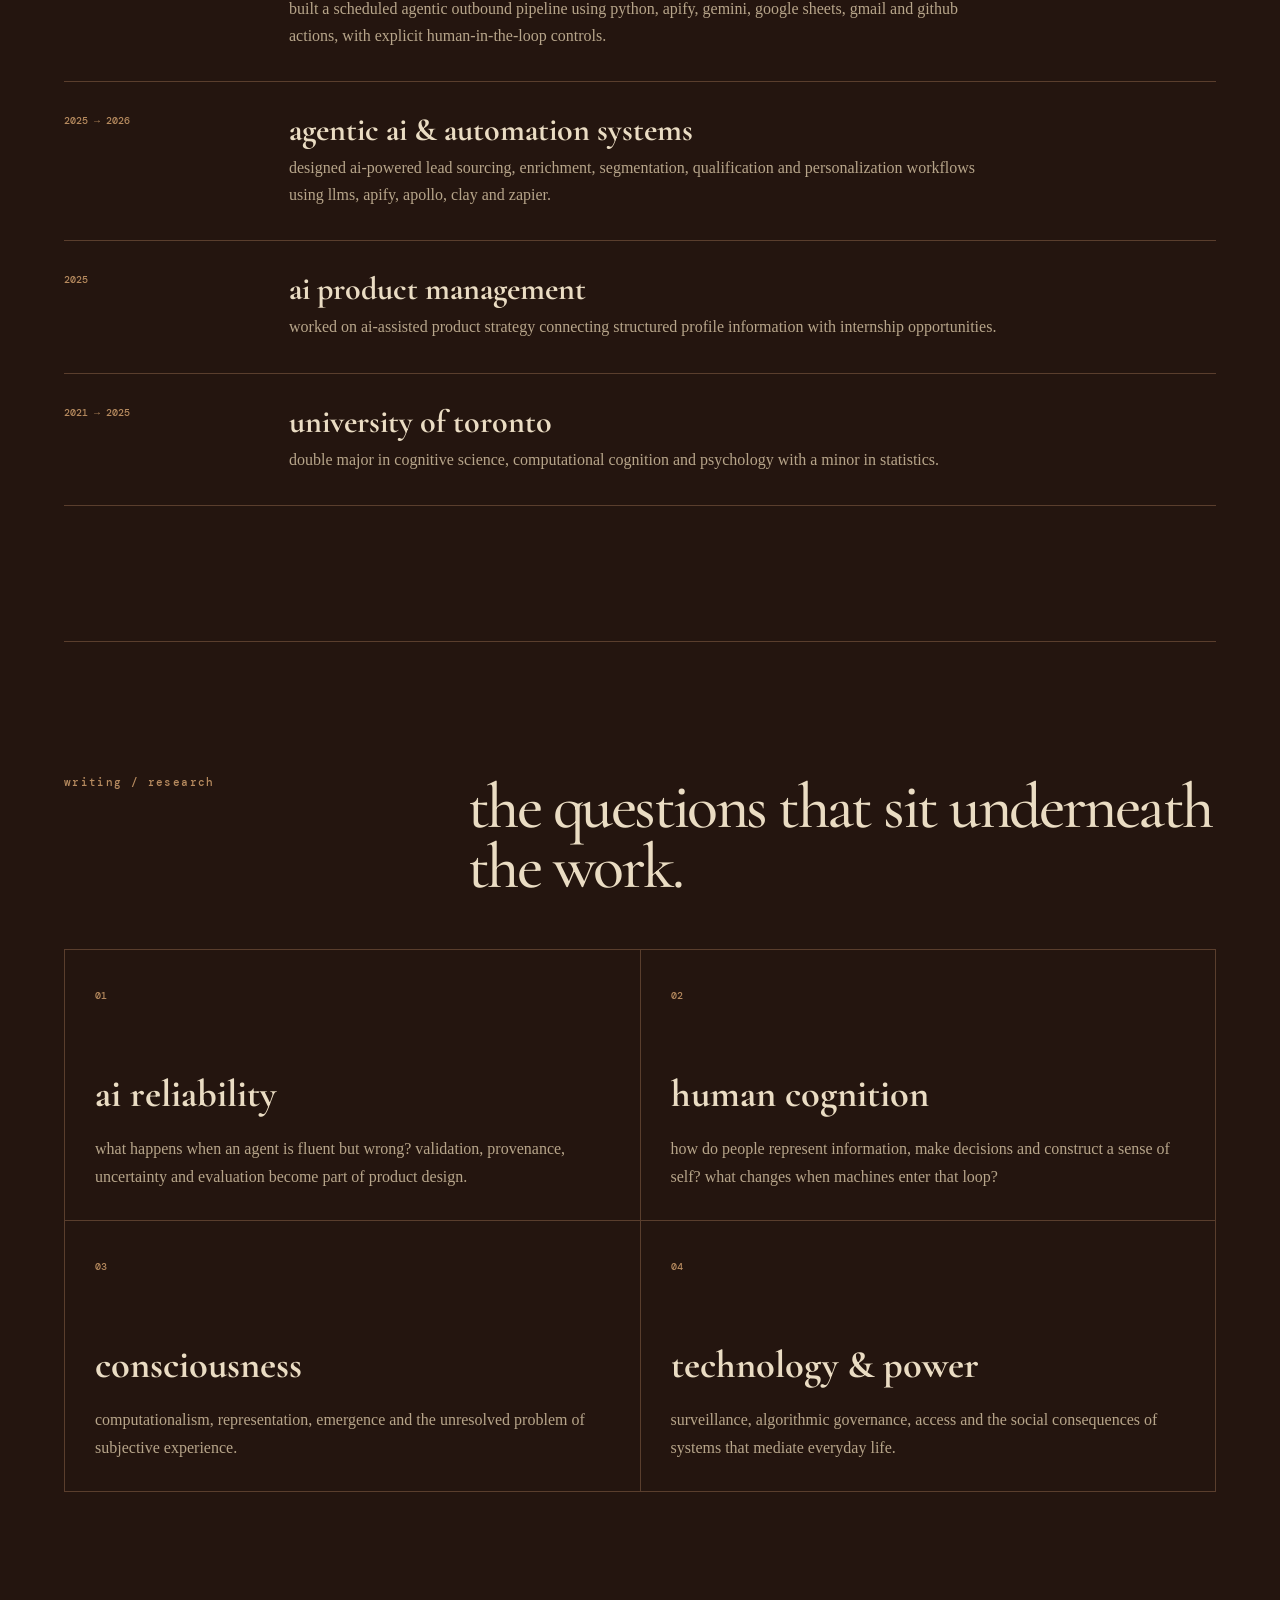
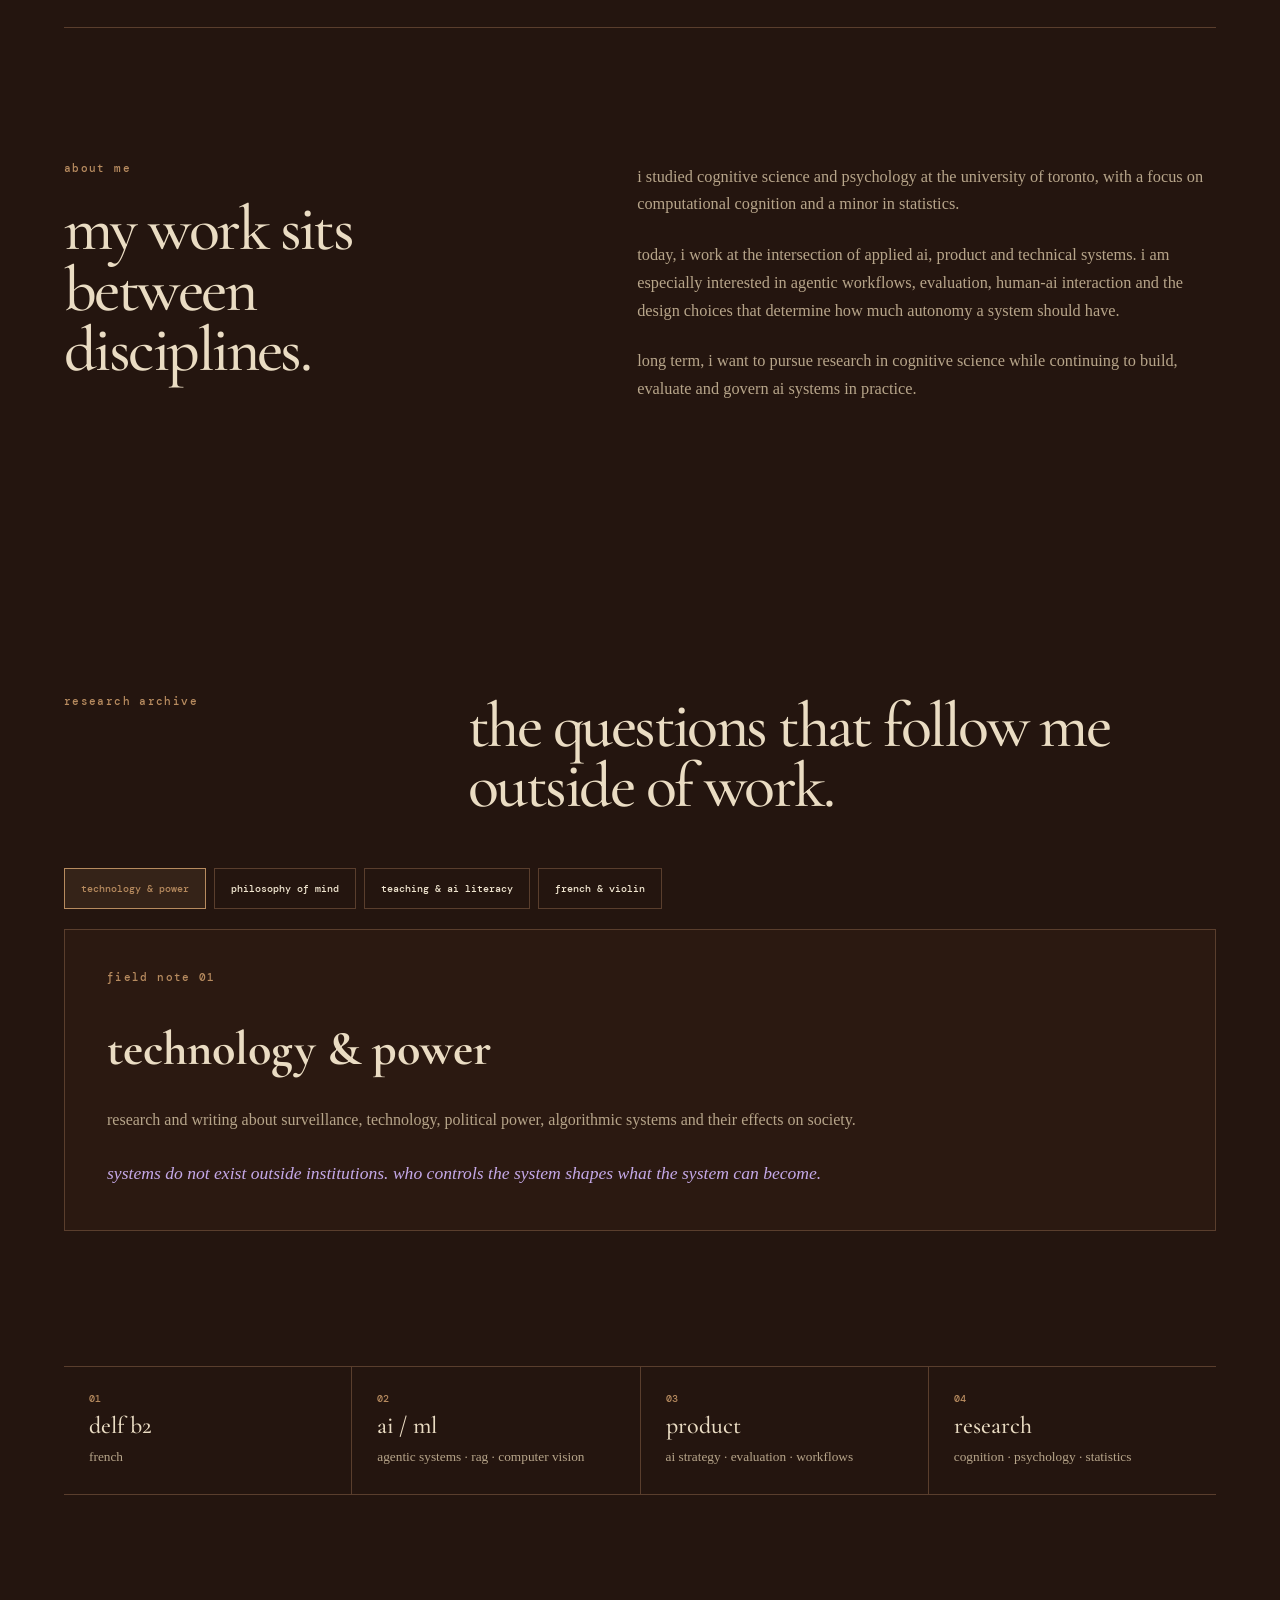
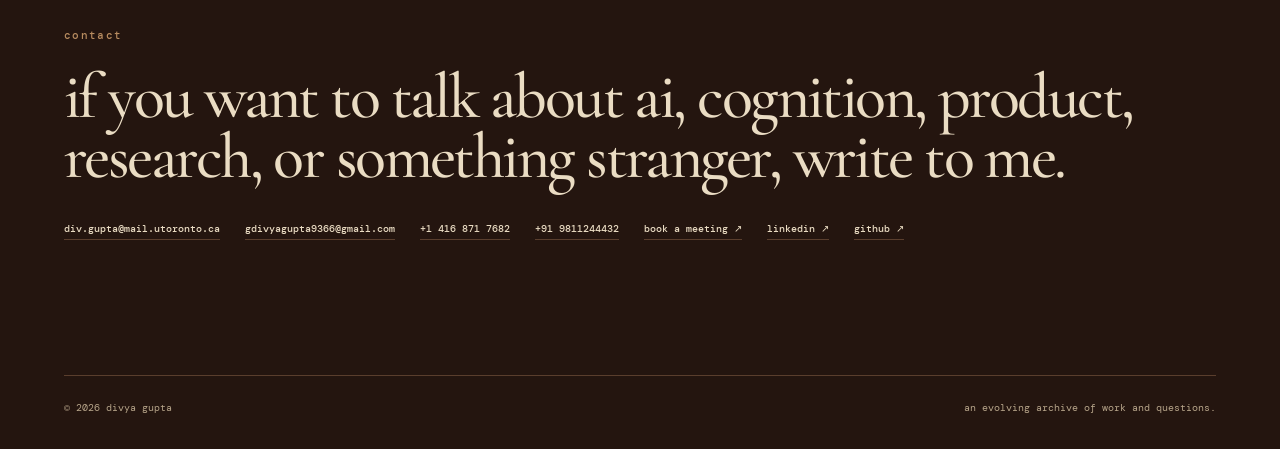
==== commit a3335133: "Refine hero education and current work layout" ====
--- a/index.html
+++ b/index.html
@@ -8,7 +8,7 @@
 <body><div class="grain"></div>
 <header class="site-header"><a class="wordmark" href="#top">divya<span>.</span></a><nav><a href="#work">work</a><a href="#builds">builds</a><a href="#systems">systems</a><a href="#thinking">research</a><a href="#interests">interests</a><a href="#contact">contact</a></nav></header>
 <main id="top">
-<section class="hero section"><p class="eyebrow">an ongoing archive · applied ai · systems · cognition</p><h1>i build and evaluate <em>ai systems</em> that have to work in the real world.</h1><p class="hero-copy">i am divya, a recent graduate from the university of toronto, and an ai product analyst working across search, seo and geo at kwik geo, a shopify app from gokwik. my background is in cognitive science, psychology and statistics. i work across product questions, agentic workflows, technical implementation and evaluation.</p><div class="hero-meta"><div><span>education:</span><strong>university of toronto</strong><small>honours bsc, computational cognitive science, psychology &amp; statistics</small></div><div><span>current work:</span><strong>ai &amp; product</strong><small>seo / geo @ kwik geo, gokwik</small></div></div><div class="hero-actions"><a class="button primary" href="#work">enter the archive</a><a class="button secondary" href="#contact">say hello</a></div><p class="scroll-note">scroll slowly ↓</p></section>
+<section class="hero section"><p class="eyebrow">an ongoing archive · applied ai · systems · cognition</p><h1>i build and evaluate <em>ai systems</em> that have to work in the real world.</h1><div class="hero-copy"><p>i am divya, a recent graduate from the university of toronto, and an ai product analyst working across search, seo and geo at kwik geo, a shopify app from gokwik. my background is in cognitive science, psychology and statistics. i work across product questions, agentic workflows, technical implementation and evaluation.</p><div class="hero-meta"><div><span>education:</span><strong>university of toronto</strong><small>honours bsc, computational cognitive science, psychology &amp; statistics</small></div><div><span>current work:</span><strong>ai &amp; product</strong><small>seo / geo @ kwik geo, gokwik</small></div></div></div><div class="hero-actions"><a class="button primary" href="#work">enter the archive</a><a class="button secondary" href="#contact">say hello</a></div><p class="scroll-note">scroll slowly ↓</p></section>
 <section class="manifesto section"><p class="eyebrow">a question i keep returning to</p><blockquote>how do we build intelligent systems that are <strong>useful</strong>, remain <strong>legible</strong> when they fail, and leave room for human judgment?</blockquote></section>
 <section id="work" class="section"><div class="section-heading"><p class="eyebrow">selected work</p><h2>real problems. ai systems. product decisions.</h2></div><p class="section-lead">work where i have investigated failure modes, shaped product decisions, and built or tested systems under real operational constraints.</p><div class="project-grid">
 <a class="project-card featured" href="projects/agent-reliability.html"><span class="project-number">01 · ai systems / evaluation</span><h3>making production ai agents more reliable</h3><p>reviewing generated brand reports, cross-validating them against live sites and draft agent behavior, finding defects, building validation logic, and testing corrected agents across iterations.</p><span class="card-link">read the case study ↗</span></a>
